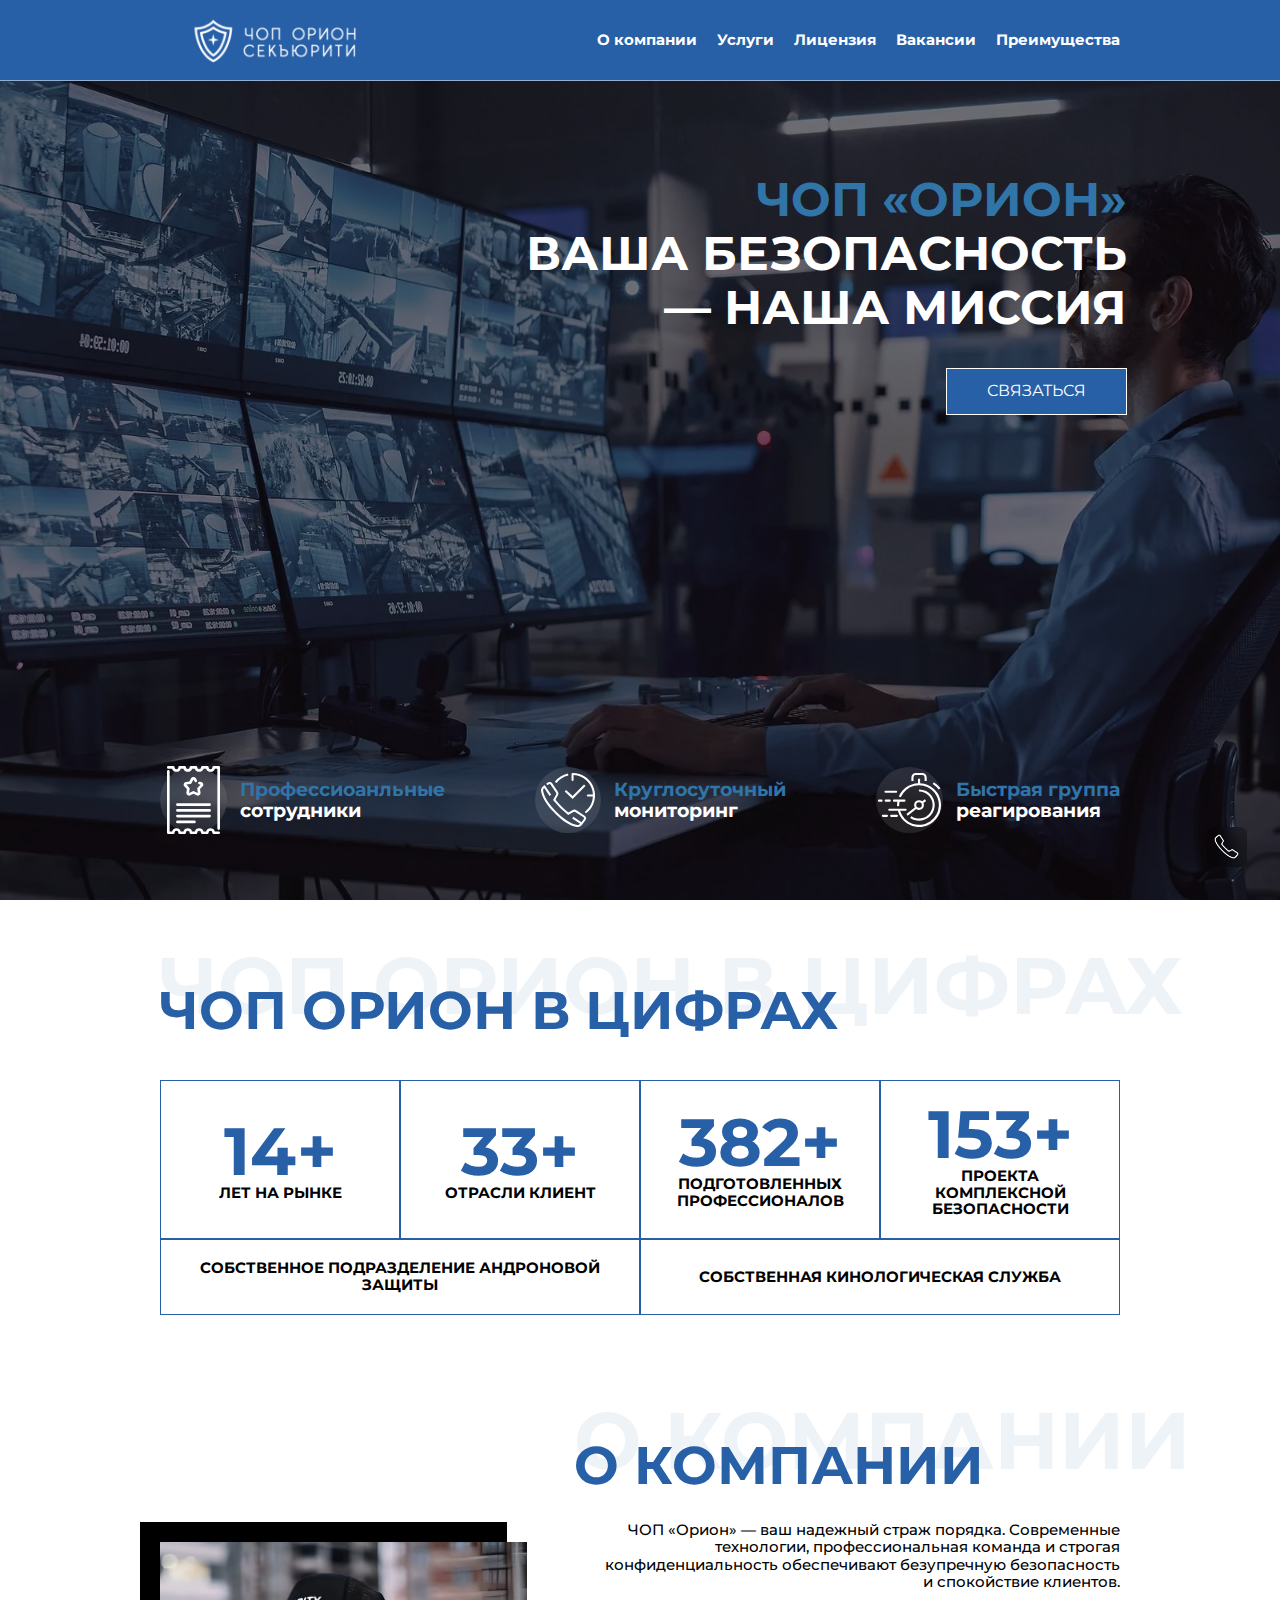
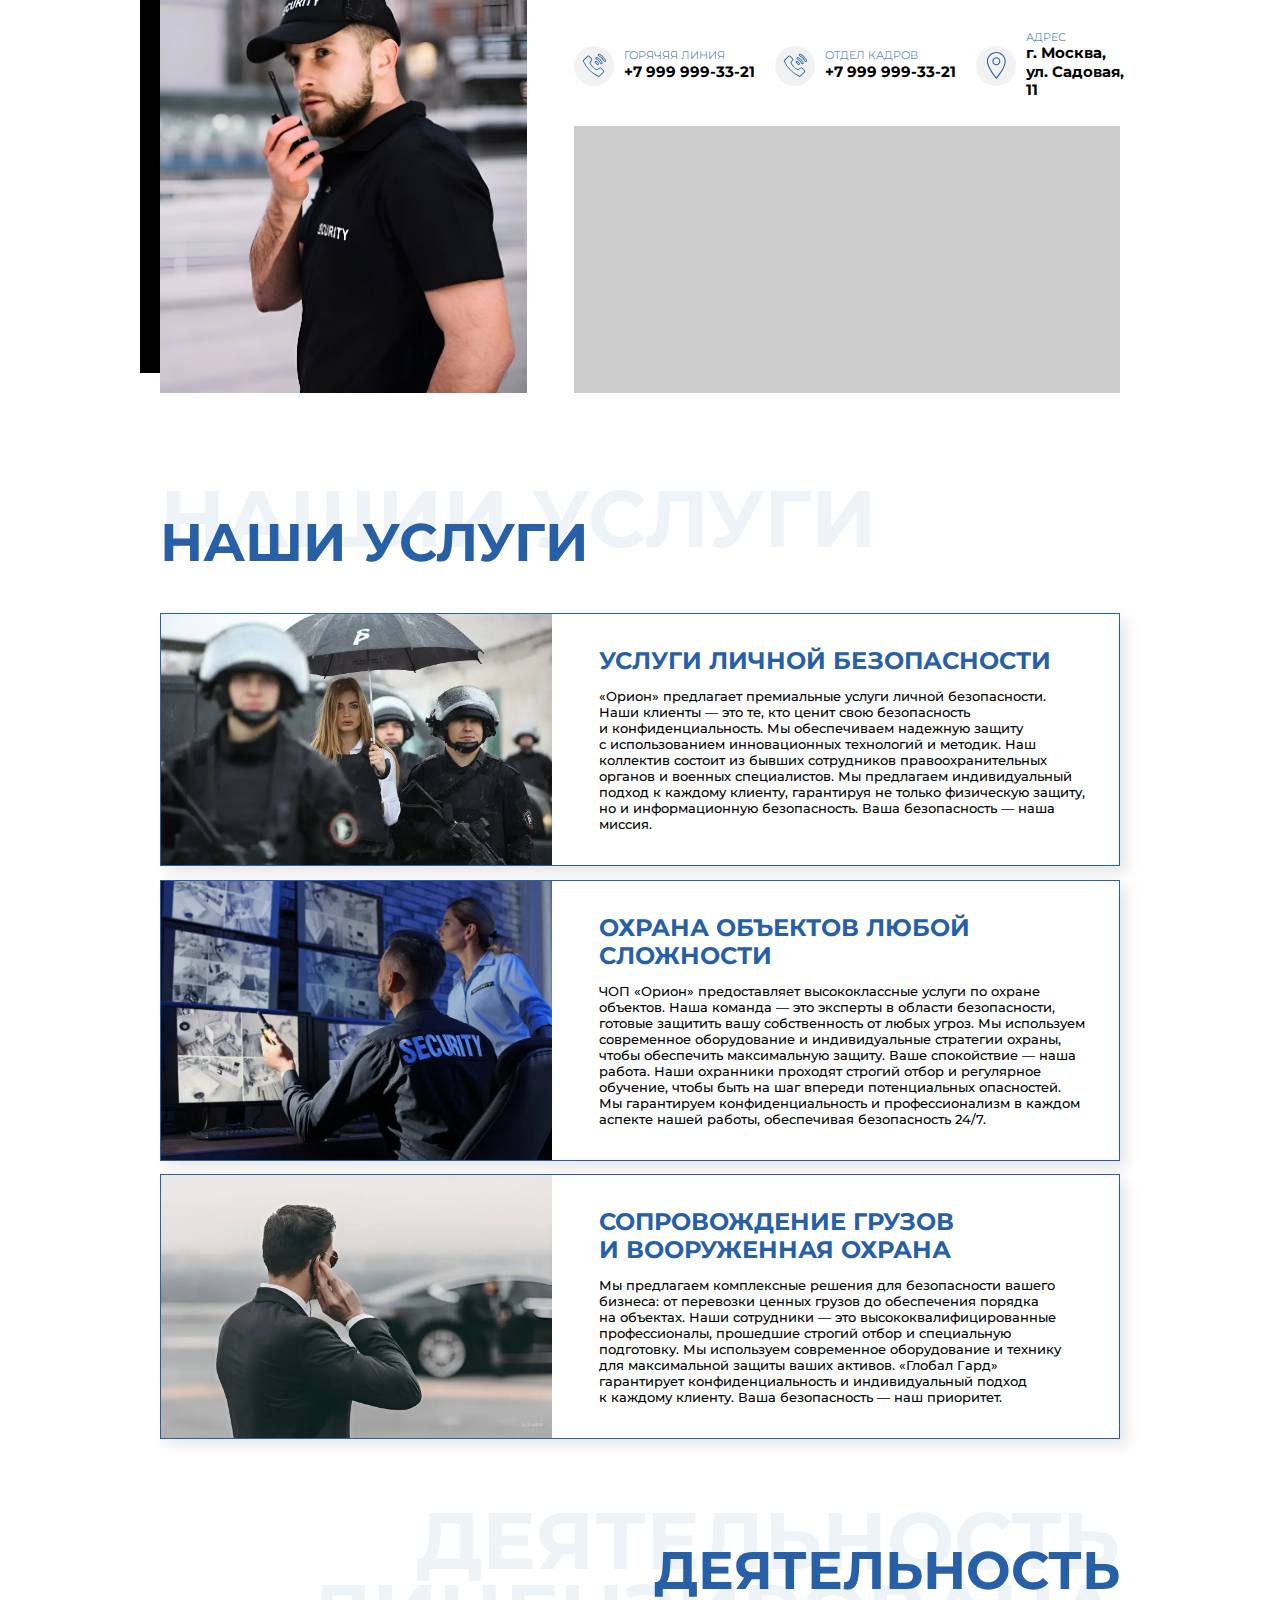
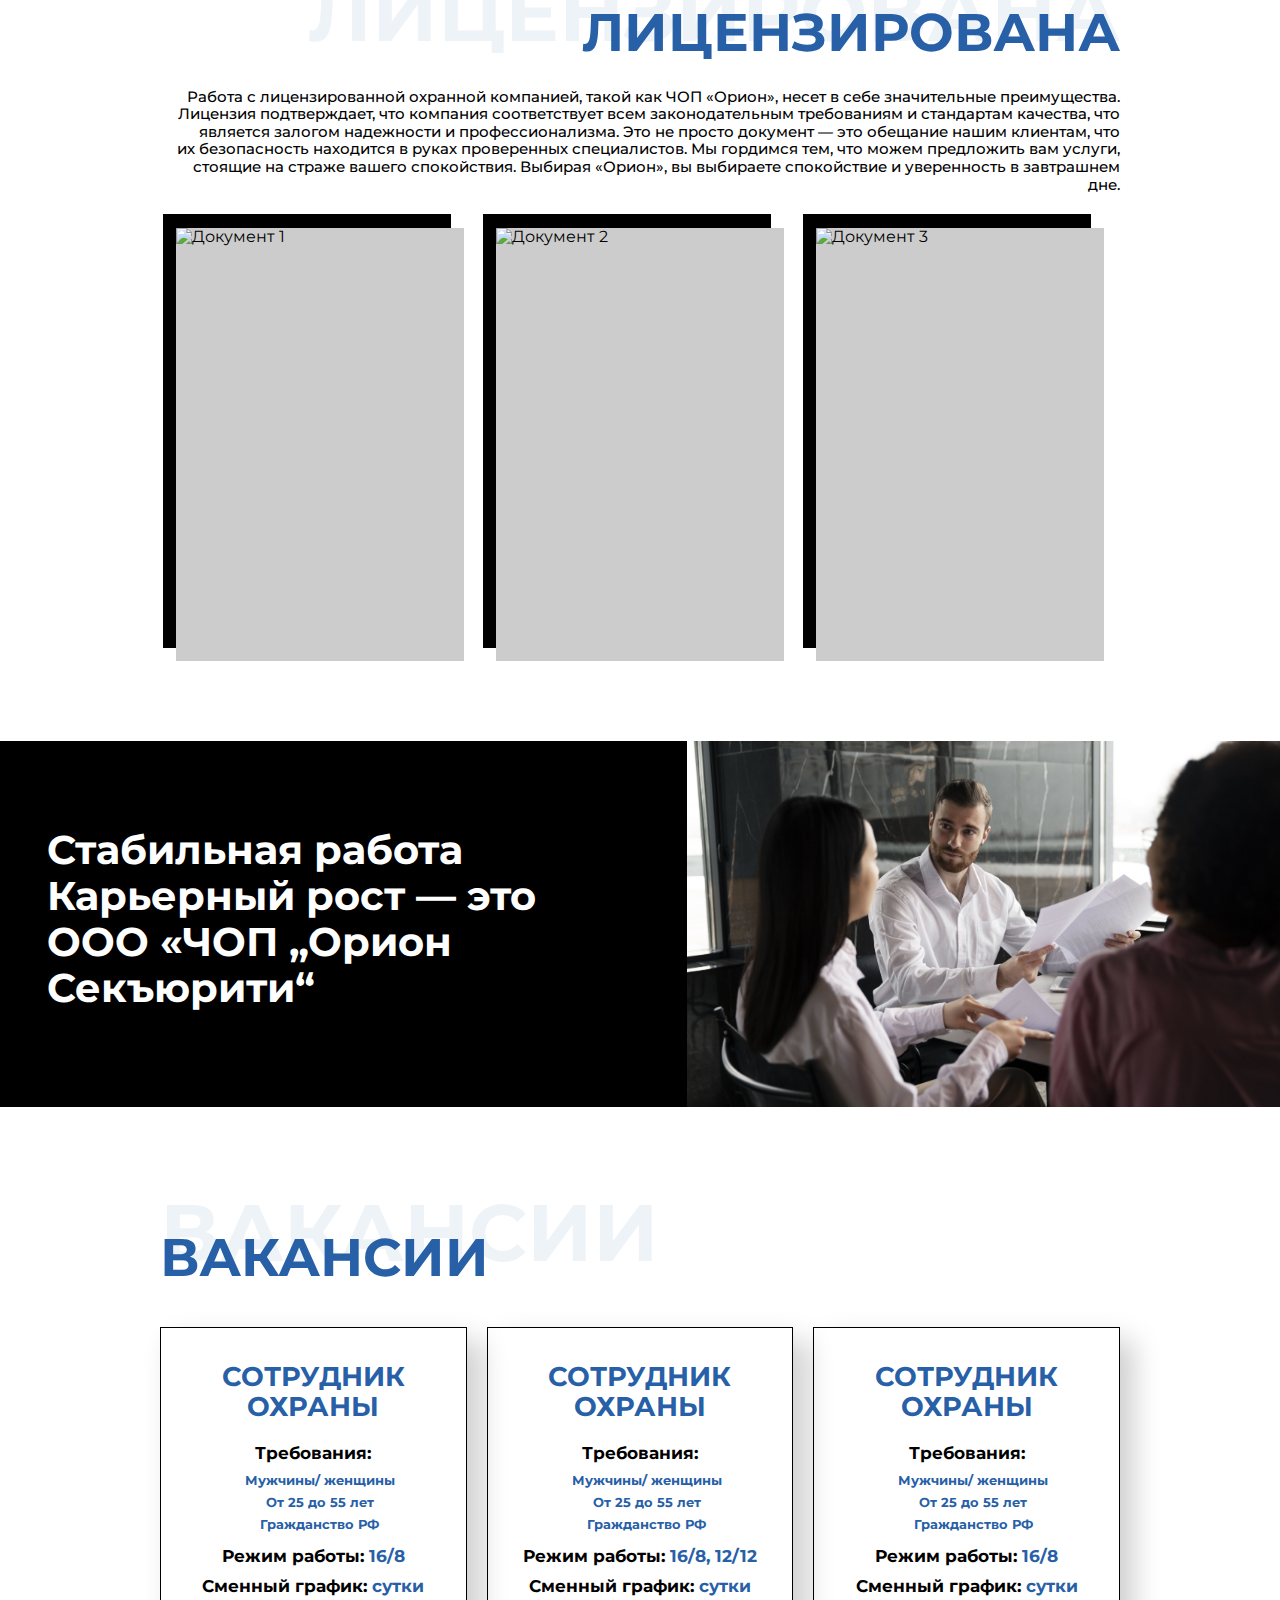
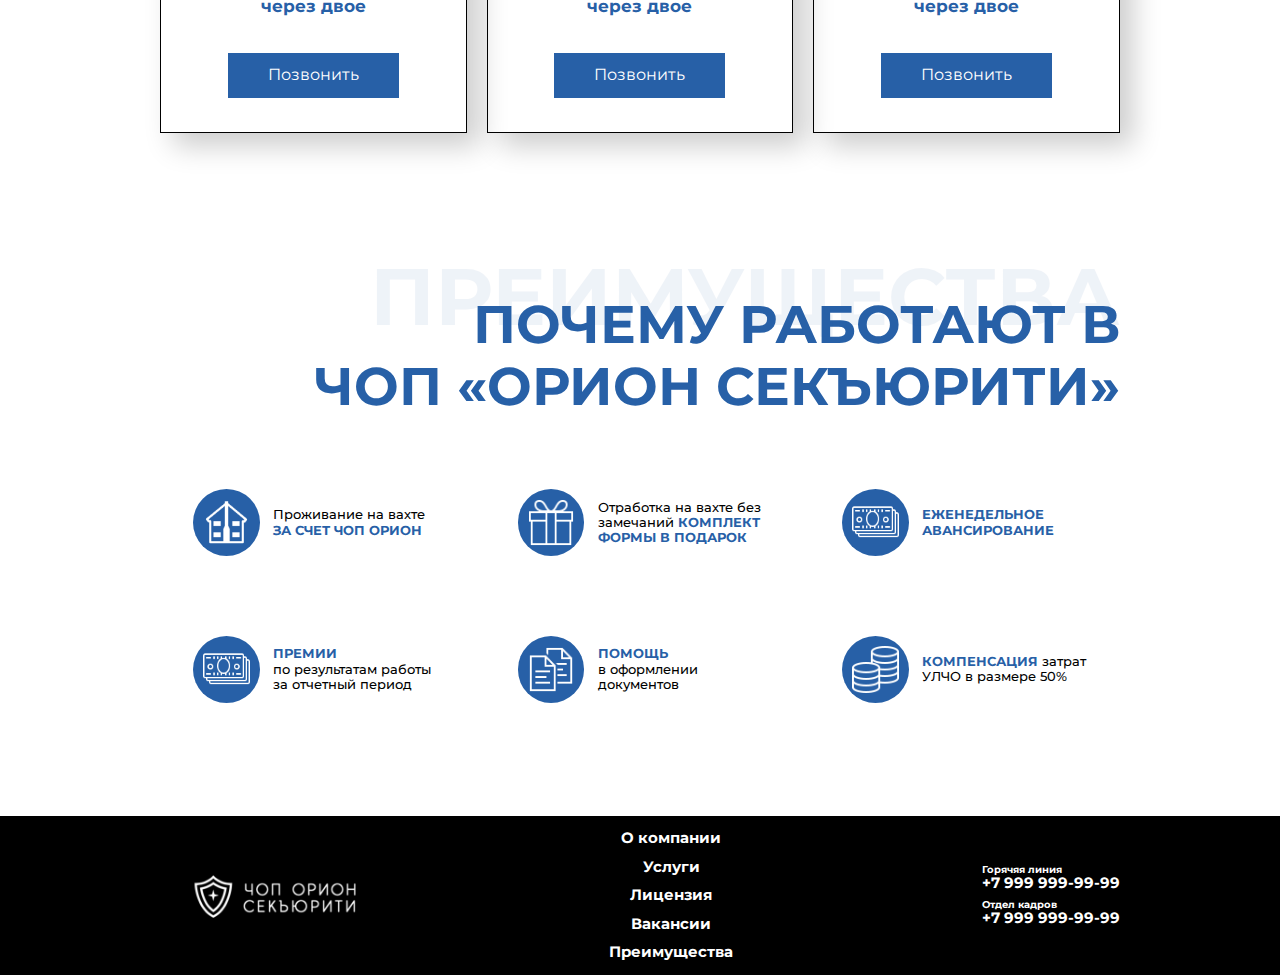
==== docs/index.html @ b887887a "first commit" ====
<!DOCTYPE html>
<html lang="ru" class="page">

<head>
  <meta charset="UTF-8">
  <meta name="viewport" content="width=device-width, initial-scale=1.0">
  <link rel="shortcut icon" href="favicon.ico" type="image/x-icon">
  <meta http-equiv="X-UA-Compatible" content="ie=edge">
  <meta name="theme-color" content="#111111">
  <title>ЧОП «Орион»</title>
  <link rel="preload" href="fonts/MullerRegular.woff2" as="font" type="font/woff2" crossorigin>
  <link href="https://fonts.googleapis.com/css2?family=Montserrat:ital,wght@0,100..900;1,100..900&display=swap" rel="stylesheet">

  <link rel="stylesheet" href="css/vendor.css">
  <link rel="stylesheet" href="css/main.css">
  <script src="https://api-maps.yandex.ru/v3/?apikey=221cbec3-01c0-4b1a-8417-d7d65e719c35&lang=ru_RU"></script>
  <script defer src="js/main.js"></script>
</head>

<body class="page__body">
  <div class="site-container">
    <header class="header">

  <div class="header__container container">
      <a href="./" class="header__logo">
          <img src="./img/logo.png" alt="">
      </a>
      <nav class="nav header__nav">
          <ul class="list-reset nav__list">
            <li class="nav__item">
              <a href="#about" class="nav__link">О компании</a>
            </li>
            <li class="nav__item">
                <a href="#services" class="nav__link">Услуги</a>
            </li>
            <li class="nav__item">
                <a href="#licence" class="nav__link">Лицензия</a>
            </li>
            <li class="nav__item">
                <a href="#offers" class="nav__link">Вакансии</a>
            </li>
            <li class="nav__item">
                <a href="#benefits" class="nav__link">Преимущества</a>
            </li>
          </ul>
      </nav>
      <!-- <div class="header__links">
          <a href="#" class="header__tel">
              <span>Горячяя линия</span>
              +7(996)399-86-11
          </a>
          <a href="#" class="header__tel">
              <span>Отдел кадров</span>
              +7(996)399-86-11
          </a>
      </div> -->
  </div>
</header>

    <main class="main">
      <section class="hero">
  <div class="hero__container">
      <div class="hero__content">
          <h1 class="hero__title">ЧОП «Орион»</h1>
          <p class="hero__desc">Ваша безопасность <br>— наша миссия</p>
          <a href="tel:79969999666" class="btn hero__btn">Связаться</a>
      </div>
      <div class="hero__benefits container">
          <div class="hero__ben">
              <div class="hero__icon">
                  <svg xmlns="http://www.w3.org/2000/svg" width="53" height="68" viewBox="0 0 53 68"><path data-name="166standardSed.svg" d="M51.682 63.91a1.312 1.312 0 0 1-1.318-1.311V2.625h-2.521a4.44 4.44 0 0 1-4.31 3.166 4.574 4.574 0 0 1-4.376-3.166H36.5a4.574 4.574 0 0 1-4.376 3.166 4.505 4.505 0 0 1-4.3-3.166h-2.718a4.517 4.517 0 0 1-8.62 0h-2.708a4.441 4.441 0 0 1-4.313 3.166 4.574 4.574 0 0 1-4.376-3.166h-3.77a1.313 1.313 0 1 1 0-2.625h4.887a1.314 1.314 0 0 1 1.318 1.312 1.9 1.9 0 0 0 1.941 1.853 1.819 1.819 0 0 0 1.866-1.853A1.314 1.314 0 0 1 12.648 0h4.965a1.314 1.314 0 0 1 1.318 1.312 1.864 1.864 0 0 0 3.727 0A1.314 1.314 0 0 1 23.976 0h4.968a1.315 1.315 0 0 1 1.318 1.312 1.882 1.882 0 0 0 1.863 1.853 1.9 1.9 0 0 0 1.941-1.853A1.314 1.314 0 0 1 35.384 0h4.89a1.314 1.314 0 0 1 1.318 1.312 1.9 1.9 0 0 0 1.941 1.853 1.818 1.818 0 0 0 1.863-1.853A1.315 1.315 0 0 1 46.714 0h4.968A1.314 1.314 0 0 1 53 1.312V62.6a1.312 1.312 0 0 1-1.318 1.31zM10.4 54.574h17.07a1.311 1.311 0 1 1 0 2.622H10.4a1.311 1.311 0 1 1 0-2.622zm32.2-3.167H10.4a1.311 1.311 0 1 1 0-2.622h32.2a1.311 1.311 0 1 1 0 2.622zm0-5.712H10.4a1.311 1.311 0 1 1 0-2.622h32.2a1.311 1.311 0 1 1 0 2.622zm1.318-7.1a1.315 1.315 0 0 1-1.318 1.312H10.4a1.313 1.313 0 1 1 0-2.625h32.2a1.315 1.315 0 0 1 1.321 1.312zM31.13 16.845a1.323 1.323 0 0 1 1.519-1.08l1.4.231a2.644 2.644 0 0 1 1.414 4.539l-2.481 2.532.524 3.446a2.557 2.557 0 0 1-1.115 2.6 2.45 2.45 0 0 1-1.532.512 2.685 2.685 0 0 1-1.187-.275l-3.208-1.562-3.139 1.562a2.775 2.775 0 0 1-2.8-.237 2.745 2.745 0 0 1-1.118-2.59l.524-3.457-2.489-2.542a2.624 2.624 0 0 1-.62-2.72 2.546 2.546 0 0 1 2.152-1.811l3.433-.58 1.636-3.127a2.816 2.816 0 0 1 4.834.02l1.069 1.973a1.307 1.307 0 0 1-.537 1.776 1.324 1.324 0 0 1-1.789-.534l-1.085-2.008-2.086 3.687a1.321 1.321 0 0 1-.949.687l-4.112.694 2.9 3.117a1.311 1.311 0 0 1 .361 1.113l-.627 4.089 3.847-1.756a1.35 1.35 0 0 1 1.171 0l3.8 1.852-.566-4.184a1.305 1.305 0 0 1 .361-1.111l2.948-3.01-1.368-.336a1.315 1.315 0 0 1-1.082-1.512zM1.318 4.091a1.314 1.314 0 0 1 1.318 1.312v59.975h2.446a4.581 4.581 0 0 1 4.382-3.242 4.516 4.516 0 0 1 4.311 3.242h2.711a4.484 4.484 0 0 1 8.617 0h2.721a4.529 4.529 0 0 1 8.684 0h2.642a4.583 4.583 0 0 1 4.383-3.242 4.513 4.513 0 0 1 4.308 3.242h3.841a1.311 1.311 0 1 1 0 2.622h-4.968a1.313 1.313 0 0 1-1.318-1.311 1.9 1.9 0 0 0-1.863-1.931 1.964 1.964 0 0 0-1.941 1.931A1.312 1.312 0 0 1 40.274 68h-4.89a1.312 1.312 0 0 1-1.318-1.311 1.9 1.9 0 1 0-3.8 0A1.313 1.313 0 0 1 28.944 68h-4.968a1.312 1.312 0 0 1-1.318-1.311 1.865 1.865 0 1 0-3.727 0A1.312 1.312 0 0 1 17.613 68h-4.965a1.312 1.312 0 0 1-1.318-1.311 1.9 1.9 0 0 0-1.866-1.931 1.965 1.965 0 0 0-1.941 1.931A1.312 1.312 0 0 1 6.205 68H1.318A1.312 1.312 0 0 1 0 66.689V5.4a1.314 1.314 0 0 1 1.318-1.309z" fill-rule="evenodd" class="path-i40hc7ou4"></path></svg>
              </div>
              <div class="hero__capture">
                  <span>Профессиоанльные</span> сотрудники
              </div>
          </div>
          <div class="hero__ben">
              <div class="hero__icon">
                  <svg xmlns="http://www.w3.org/2000/svg" width="54" height="54" viewBox="0 0 54 54"><path data-name="143standardSed.svg" d="M45.751 39.769a1.02 1.02 0 1 1-1.291-1.578 20.272 20.272 0 0 0 7.444-14.764h-4.985a1.019 1.019 0 1 1 0-2.037h4.991A20.4 20.4 0 0 0 32.581 2.063v4.891a1.02 1.02 0 0 1-2.04 0V1.019A1.02 1.02 0 0 1 31.561 0a22.4 22.4 0 0 1 14.19 39.769zM15.433 9.937l-1.611-1.249A22.451 22.451 0 0 1 26.957.471l.416 2a20.413 20.413 0 0 0-11.94 7.466zm8.279 8.46l1.4-1.481 6.481 6.121 11.462-11.449 1.442 1.441-12.864 12.85zm-6.935 4.217l-2.271 4.109a75.266 75.266 0 0 0 6.064 6.686l.059.059a74.945 74.945 0 0 0 6.7 6.05l4.11-2.271a3.874 3.874 0 0 1 4.386.256l7.794 5.186a3.16 3.16 0 0 1 1.477 3c-.052.51-.43 1.272-3.359 5.114l-.307.4-.617.678A5.4 5.4 0 0 1 36.8 54a3.049 3.049 0 0 1-.656-.066c-6.619-.947-13.937-5.407-21.753-13.259-.225-.226-.4-.405-.491-.487l-.043-.042a18.053 18.053 0 0 0-.314-.31C5.796 32.262 1.011 24.486.062 17.931c-.109-.485-.373-2.5 2.048-4.662.049-.045.284-.263.637-.58l.877-.788 6.586 9.879-1.7 1.13L3.244 15c-1.332 1.3-1.215 2.325-1.19 2.471l.029.083v.04c.87 6.123 5.449 13.5 12.9 20.784.154.151.269.263.338.334.118.111.285.278.53.524 7.514 7.549 14.458 11.817 20.639 12.685l.128.025c.158.027 1.195.116 2.507-1.247l-7.94-5.318 1.135-1.692 8.133 5.445a33.562 33.562 0 0 0 2.625-3.734v-.02l.012-.032a1.216 1.216 0 0 0-.634-.993l-7.861-5.229-.056-.051a1.845 1.845 0 0 0-2.108-.045l-5.3 2.929-.533-.422a93.166 93.166 0 0 1-14.105-14.074l-.424-.531 2.931-5.3a1.841 1.841 0 0 0-.061-2.116l-.052-.056-.031-.051-5.2-7.783a1.216 1.216 0 0 0-1-.631l-.108.033-.048-.016a6.138 6.138 0 0 0-2.056 1.261l-1.239-1.619c1.79-1.368 2.615-1.629 3.12-1.672a3.174 3.174 0 0 1 3 1.471l.019.027 5.183 7.755a3.867 3.867 0 0 1 .25 4.379z" fill-rule="evenodd" class="path-i4ob8noz6"></path></svg>
              </div>
              <div class="hero__capture">
                  <span>Круглосуточный</span> мониторинг
              </div>
          </div>
          <div class="hero__ben">
              <div class="hero__icon">
                  <svg xmlns="http://www.w3.org/2000/svg" width="63" height="54" viewBox="0 0 63 54"><path data-name="146standardSed.svg" d="M54.716 10.941l1.156-1.776a27.322 27.322 0 0 1 6.542 5.968l-1.662 1.314a25.2 25.2 0 0 0-6.036-5.506zm-8.127-6.522a2.3 2.3 0 0 0-2.3-2.3H37.8a2.3 2.3 0 0 0-2.3 2.3v3.507h-2.117V4.419A4.425 4.425 0 0 1 37.8 0h6.485a4.424 4.424 0 0 1 4.419 4.419v3.507h-2.115V4.419zM41.047 18.5v-2.12a15.668 15.668 0 1 1-8.925 28.547l1.208-1.741A13.549 13.549 0 1 0 41.047 18.5zm0 8.631a4.874 4.874 0 0 1 3.2 1.22l2.58-2.078 1.329 1.65-2.635 2.123a4.87 4.87 0 0 1 .436 2 4.921 4.921 0 0 1-4.915 4.915 4.871 4.871 0 0 1-2.905-.972l-8.412 6.776-1.325-1.652 8.352-6.726a4.855 4.855 0 0 1-.621-2.342 4.922 4.922 0 0 1 4.915-4.917zm0 7.713a2.8 2.8 0 1 0-2.8-2.8 2.8 2.8 0 0 0 2.799 2.797zM39.989 5.719h2.119v4.427a21.948 21.948 0 1 1-22.225 27.682h-8.564a1.06 1.06 0 1 1 0-2.119h16.27a1.06 1.06 0 1 1 0 2.119h-5.513a19.819 19.819 0 1 0 .691-13.5l-1.951-.825a21.913 21.913 0 0 1 19.171-13.37V5.72zm-25.1 21.907a1.059 1.059 0 0 1 1.06-1.059h10.47a1.06 1.06 0 1 1 0 2.119h-4.9a19.988 19.988 0 0 0-.313 3.363c0 .354.009.706.027 1.044l-2.116.111c-.02-.375-.03-.764-.03-1.155a22.091 22.091 0 0 1 .288-3.363H15.95a1.06 1.06 0 0 1-1.06-1.063zm3.188-7.758H7.52a1.06 1.06 0 1 1 0-2.119h10.559a1.06 1.06 0 1 1 0 2.116zM6.646 27.626a1.059 1.059 0 0 1 1.06-1.059h4a1.06 1.06 0 1 1 0 2.119h-4a1.06 1.06 0 0 1-1.058-1.063zm3.346 15.246a1.059 1.059 0 0 1-1.059 1.059h-4a1.06 1.06 0 0 1 0-2.119h4a1.06 1.06 0 0 1 1.06 1.057zM3.468 28.686h-2.41a1.06 1.06 0 1 1 0-2.119h2.41a1.06 1.06 0 1 1 .001 2.116zm9.7 13.126h5.681a1.06 1.06 0 1 1 0 2.119h-5.677a1.061 1.061 0 1 1 0-2.122z" fill-rule="evenodd" class="path-ilcdkngp1"></path></svg>
              </div>
              <div class="hero__capture">
                  <span>Быстрая группа</span> реагирования
              </div>
          </div>
      </div>
  </div>
</section>

      <section class="benefits">
  <div class="container">
    <h2 class="title2 benefits__title" data-title="ЧОП ОРИОН в цифрах">ЧОП ОРИОН в цифрах</h2>
    <div class="benefits__container">
      <div class="benefits__item">
        <span class="benefits__capture">
          14+
        </span>
        <span class="benefits__value">лет на рынке</span>
      </div>
      <div class="benefits__item">
        <span class="benefits__capture">
          33+
        </span>
        <span class="benefits__value">отрасли клиент</span>
      </div>
      <div class="benefits__item">
        <span class="benefits__capture">
          382+
        </span>
        <span class="benefits__value">подготовленных профессионалов</span>
      </div>
      <div class="benefits__item">
        <span class="benefits__capture">
          153+
        </span>
        <span class="benefits__value">проекта комплексной безопасности</span>
      </div>
    </div>
    <div class="benefits__container">
      <div class="benefits__item">
        <span class="benefits__value">Собственное подразделение андроновой защиты</span>
      </div>
      <div class="benefits__item">
        <span class="benefits__value">Собственная кинологическая служба</span>
      </div>

    </div>
  </div>
</section>

      <section class="about" id="about">
  <div class="container">
    <div class="about__container">
      <div class="about__images">
        <div class="about__img">
          <picture>
            <source srcset="./img/about/02.webp" type="image/webp">
            <img src="./img/about/02.jpg" alt="">
          </picture>
        </div>
      </div>
      <div class="about__content">
        <h2 class="title2 about__title" data-title="О компании">О компании</h2>
        <p class="about__desc desc">
          ЧОП «Орион» — ваш надежный страж порядка. Современные технологии, профессиональная команда и строгая конфиденциальность обеспечивают безупречную безопасность и спокойствие клиентов.
        </p>

        <div class="about__contacts about-contacts">
          <div class="about-contacts__info about-info">
            <div class="about-info__row">
              <div class="about-info__icon">
                <svg viewBox="0 0 64 64" xmlns="http://www.w3.org/2000/svg" xmlns:xlink="http://www.w3.org/1999/xlink"><path d="m48.328 37.823a2.96 2.96 0 0 0 -3.87-.3l-6.552 4.227a36.884 36.884 0 0 1 -15.623-15.624l4.173-6.479a2.991 2.991 0 0 0 -.245-3.943l-6.478-6.478a2.989 2.989 0 0 0 -4.219 0l-11.224 11.225a1.072 1.072 0 0 0 -.1 1.343 77.517 77.517 0 0 0 38.053 38.052 1.35 1.35 0 0 0 1.509-.273l11.054-11.053a2.991 2.991 0 0 0 0-4.221zm5.063 9.283-10.73 10.729a75.505 75.505 0 0 1 -36.461-36.464l10.731-10.73a.986.986 0 0 1 1.391 0l6.478 6.477a1.02 1.02 0 0 1 .03 1.373l-4.54 7.035a1 1 0 0 0 -.054.989 38.881 38.881 0 0 0 17.281 17.285 1 1 0 0 0 .99-.054l7.107-4.588a.987.987 0 0 1 1.3.082l6.476 6.476a.987.987 0 0 1 .001 1.39z"></path><path d="m34.435 26.817a5.273 5.273 0 0 1 2.782 2.783 2.949 2.949 0 0 0 5.421-2.324l-.616-1.433a7.261 7.261 0 0 0 -3.829-3.831l-1.435-.612a2.949 2.949 0 0 0 -2.323 5.422zm.288-3.085a.955.955 0 0 1 1.247-.5l1.434.615a5.27 5.27 0 0 1 2.78 2.781l.616 1.433a.949.949 0 0 1 -1.745.749 7.261 7.261 0 0 0 -3.832-3.832.952.952 0 0 1 -.5-1.246z"></path><path d="m36.5 17.86a18.336 18.336 0 0 1 9.671 9.671 2.949 2.949 0 1 0 5.421-2.324l-.615-1.433a20.326 20.326 0 0 0 -10.717-10.721l-1.434-.614a2.949 2.949 0 0 0 -2.326 5.421zm.289-3.085a.953.953 0 0 1 1.247-.5l1.434.614a18.341 18.341 0 0 1 9.669 9.67l.617 1.441a.949.949 0 1 1 -1.745.748 20.324 20.324 0 0 0 -10.722-10.726.951.951 0 0 1 -.498-1.247z" ></path><path d="m59.685 19.587-.585-1.162a30.361 30.361 0 0 0 -13.5-13.5l-1.162-.581a2.951 2.951 0 0 0 -3.956 1.319 2.953 2.953 0 0 0 1.318 3.956 28.358 28.358 0 0 1 12.6 12.6 2.949 2.949 0 0 0 3.955 1.318 2.947 2.947 0 0 0 1.32-3.956zm-1.737 1.619a.938.938 0 0 1 -.476.548.949.949 0 0 1 -1.272-.424 30.371 30.371 0 0 0 -13.5-13.5.949.949 0 0 1 .849-1.7l1.162.581a28.356 28.356 0 0 1 12.6 12.6l.581 1.162a.939.939 0 0 1 .056.733z"></path></svg>
              </div>
              <div class="about-info__col">
                <span class="about-info__capture">Горячяя линия</span>
                <span class="about-info__tel">+7 999 999-33-21</span>
              </div>
            </div>
          </div>
          <div class="about-contacts__info about-info">
            <div class="about-info__row">
              <div class="about-info__icon">
                <svg viewBox="0 0 64 64" xmlns="http://www.w3.org/2000/svg" xmlns:xlink="http://www.w3.org/1999/xlink"><path d="m48.328 37.823a2.96 2.96 0 0 0 -3.87-.3l-6.552 4.227a36.884 36.884 0 0 1 -15.623-15.624l4.173-6.479a2.991 2.991 0 0 0 -.245-3.943l-6.478-6.478a2.989 2.989 0 0 0 -4.219 0l-11.224 11.225a1.072 1.072 0 0 0 -.1 1.343 77.517 77.517 0 0 0 38.053 38.052 1.35 1.35 0 0 0 1.509-.273l11.054-11.053a2.991 2.991 0 0 0 0-4.221zm5.063 9.283-10.73 10.729a75.505 75.505 0 0 1 -36.461-36.464l10.731-10.73a.986.986 0 0 1 1.391 0l6.478 6.477a1.02 1.02 0 0 1 .03 1.373l-4.54 7.035a1 1 0 0 0 -.054.989 38.881 38.881 0 0 0 17.281 17.285 1 1 0 0 0 .99-.054l7.107-4.588a.987.987 0 0 1 1.3.082l6.476 6.476a.987.987 0 0 1 .001 1.39z"></path><path d="m34.435 26.817a5.273 5.273 0 0 1 2.782 2.783 2.949 2.949 0 0 0 5.421-2.324l-.616-1.433a7.261 7.261 0 0 0 -3.829-3.831l-1.435-.612a2.949 2.949 0 0 0 -2.323 5.422zm.288-3.085a.955.955 0 0 1 1.247-.5l1.434.615a5.27 5.27 0 0 1 2.78 2.781l.616 1.433a.949.949 0 0 1 -1.745.749 7.261 7.261 0 0 0 -3.832-3.832.952.952 0 0 1 -.5-1.246z"></path><path d="m36.5 17.86a18.336 18.336 0 0 1 9.671 9.671 2.949 2.949 0 1 0 5.421-2.324l-.615-1.433a20.326 20.326 0 0 0 -10.717-10.721l-1.434-.614a2.949 2.949 0 0 0 -2.326 5.421zm.289-3.085a.953.953 0 0 1 1.247-.5l1.434.614a18.341 18.341 0 0 1 9.669 9.67l.617 1.441a.949.949 0 1 1 -1.745.748 20.324 20.324 0 0 0 -10.722-10.726.951.951 0 0 1 -.498-1.247z" ></path><path d="m59.685 19.587-.585-1.162a30.361 30.361 0 0 0 -13.5-13.5l-1.162-.581a2.951 2.951 0 0 0 -3.956 1.319 2.953 2.953 0 0 0 1.318 3.956 28.358 28.358 0 0 1 12.6 12.6 2.949 2.949 0 0 0 3.955 1.318 2.947 2.947 0 0 0 1.32-3.956zm-1.737 1.619a.938.938 0 0 1 -.476.548.949.949 0 0 1 -1.272-.424 30.371 30.371 0 0 0 -13.5-13.5.949.949 0 0 1 .849-1.7l1.162.581a28.356 28.356 0 0 1 12.6 12.6l.581 1.162a.939.939 0 0 1 .056.733z"></path></svg>
              </div>
              <div class="about-info__col">
                <span class="about-info__capture">Отдел кадров</span>
                <span class="about-info__tel">+7 999 999-33-21</span>
              </div>
            </div>
          </div>
          <div class="about-contacts__info about-info">
            <div class="about-info__row">
              <div class="about-info__icon">
                <svg height="50px" width="50px" version="1.1" id="Capa_1" xmlns="http://www.w3.org/2000/svg" xmlns:xlink="http://www.w3.org/1999/xlink"
                  viewBox="0 0 368.553 368.553" xml:space="preserve">
                    <path d="M184.277,0c-71.683,0-130,58.317-130,130c0,87.26,119.188,229.855,124.263,235.883c1.417,1.685,3.504,2.66,5.705,2.67
                      c0.011,0,0.021,0,0.032,0c2.189,0,4.271-0.957,5.696-2.621c5.075-5.926,124.304-146.165,124.304-235.932
                      C314.276,58.317,255.96,0,184.277,0z M184.322,349.251C160.385,319.48,69.277,201.453,69.277,130c0-63.411,51.589-115,115-115
                      s115,51.589,115,115C299.276,203.49,208.327,319.829,184.322,349.251z"/>
                    <path d="M184.277,72.293c-30.476,0-55.269,24.793-55.269,55.269s24.793,55.269,55.269,55.269s55.269-24.793,55.269-55.269
                      S214.753,72.293,184.277,72.293z M184.277,167.83c-22.204,0-40.269-18.064-40.269-40.269s18.064-40.269,40.269-40.269
                      s40.269,18.064,40.269,40.269S206.48,167.83,184.277,167.83z"/>
                </svg>
              </div>
              <div class="about-info__col">
                <span class="about-info__capture">Адрес</span>
                <span class="about-info__address">г. Москва, ул. Садовая, 11</span>
              </div>
            </div>
          </div>
        </div>
        <div class="about__map" id="map"></div>
      </div>
    </div>
  </div>
</section>

      <section class="services" id="services">
  <div class="container">
    <h2 class="title2 services__title" data-title="Нашии услуги">Наши услуги</h2>
    <div class="services__container">
      <div class="services__item service">
        <div class="service__image">
          <picture>
            <source srcset="./img/services/01.webp" type="image/webp">
            <img src="./img/services/01.jpeg" alt="">
          </picture>
        </div>
        <div class="service__content">
          <span class="service__title">Услуги личной безопасности</span>

          <p class="service__desc">
            «Орион» предлагает премиальные услуги личной безопасности. Наши клиенты — это те, кто ценит свою безопасность и конфиденциальность. Мы обеспечиваем надежную защиту с использованием инновационных технологий и методик. Наш коллектив состоит из бывших сотрудников правоохранительных органов и военных специалистов. Мы предлагаем индивидуальный подход к каждому клиенту, гарантируя не только физическую защиту, но и информационную безопасность. Ваша безопасность — наша миссия.
          </p>
        </div>
      </div>
      <div class="services__item service">
        <div class="service__image">
          <picture>
            <source srcset="./img/services/02.webp" type="image/webp">
            <img src="./img/services/02.jpg" alt="">
          </picture>
        </div>
        <div class="service__content">
          <span class="service__title">Охрана объектов любой сложности</span>

          <p class="service__desc">
            ЧОП «Орион» предоставляет высококлассные услуги по охране объектов. Наша команда — это эксперты в области безопасности, готовые защитить вашу собственность от любых угроз. Мы используем современное оборудование и индивидуальные стратегии охраны, чтобы обеспечить максимальную защиту. Ваше спокойствие — наша работа. Наши охранники проходят строгий отбор и регулярное обучение, чтобы быть на шаг впереди потенциальных опасностей. Мы гарантируем конфиденциальность и профессионализм в каждом аспекте нашей работы, обеспечивая безопасность 24/7.
          </p>
        </div>
      </div>
      <div class="services__item service">
        <div class="service__image">
          <picture>
            <source srcset="./img/services/03.webp" type="image/webp">
            <img src="./img/services/03.jpeg" alt="">
          </picture>
        </div>
        <div class="service__content">
          <span class="service__title">Сопровождение грузов и вооруженная охрана</span>

          <p class="service__desc">
            Мы предлагаем комплексные решения для безопасности вашего бизнеса: от перевозки ценных грузов до обеспечения порядка на объектах. Наши сотрудники — это высококвалифицированные профессионалы, прошедшие строгий отбор и специальную подготовку. Мы используем современное оборудование и технику для максимальной защиты ваших активов. «Глобал Гард» гарантирует конфиденциальность и индивидуальный подход к каждому клиенту. Ваша безопасность — наш приоритет.
          </p>
        </div>
      </div>
    </div>
  </div>
</section>

      <section class="licence" id="licence">
  <div class="container">
    <h2 class="title2 licence__title" data-title="Деятельность лицензирована">Деятельность лицензирована</h2>
    <p class="licence__desc desc">
      Работа с лицензированной охранной компанией, такой как ЧОП «Орион», несет в себе значительные преимущества. Лицензия подтверждает, что компания соответствует всем законодательным требованиям и стандартам качества, что является залогом надежности и профессионализма. Это не просто документ — это обещание нашим клиентам, что их безопасность находится в руках проверенных специалистов. Мы гордимся тем, что можем предложить вам услуги, стоящие на страже вашего спокойствия. Выбирая «Орион», вы выбираете спокойствие и уверенность в завтрашнем дне.
    </p>

    <div class="licence__slider swiper">
          <div class="licence__doc">
            <img src="http://placehold.it/400x650" alt="Документ 1">
          </div>
          <div class="licence__doc">
            <img src="http://placehold.it/400x650" alt="Документ 2">
          </div>
          <div class="licence__doc">
            <img src="http://placehold.it/400x650" alt="Документ 3">
          </div>
    </div>
  </div>
</section>

      <section class="job">
    <section class="job-banner">
      <div class="job-banner__content">
        <h4 class="job-banner__title">
          Стабильная работа
          Карьерный рост — это ООО «ЧОП „Орион Секъюрити“
        </h4>
      </div>
      <div class="job-banner__image">
        <source srcset="./img/interview.webp" type="image/webp">
        <img src="./img/interview.jpg" alt="">
      </div>
    </section>

    <section class="job-offers" id="offers">
      <div class="container">
        <h2 class="title2 job-offers__title" data-title="Вакансии">Вакансии</h2>
        <div class="job-offers__items">
          <div class="job-offers__item job-item">
            <span class="job-item__title">Сотрудник охраны</span>
            <!-- <span class="job-item__price">от 2500₽/СМЕНА</span> -->
            <div class="job-item__content">
              <span class="job-item__capture">Требования:</span>
              <ul class="job-item__list">
                <li class="job-item__item">Мужчины/ женщины</li>
                <li class="job-item__item">От 25 до 55 лет</li>
                <li class="job-item__item">Гражданство РФ</li>
              </ul>
              <span class="job-item__capture">Режим работы: <span>16/8</span></span>
              <span class="job-item__capture">Сменный график: <span>сутки через двое</span></span>
            </div>
            <div class="job-item__bottom centered">
              <a href="tel:+7(999)3999921" class="btn job-item__btn" title="+7(999)399-99-21">Позвонить</a>
            </div>
          </div>
          <div class="job-offers__item job-item">
            <span class="job-item__title">Сотрудник охраны</span>
            <!-- <span class="job-item__price">от 2500₽/СМЕНА</span> -->
            <div class="job-item__content">
              <span class="job-item__capture">Требования:</span>
              <ul class="job-item__list">
                <li class="job-item__item">Мужчины/ женщины</li>
                <li class="job-item__item">От 25 до 55 лет</li>
                <li class="job-item__item">Гражданство РФ</li>
              </ul>
              <span class="job-item__capture">Режим работы: <span>16/8, 12/12</span></span>
              <span class="job-item__capture">Сменный график: <span>сутки через двое</span></span>
            </div>
            <div class="job-item__bottom centered">
              <a href="tel:+7(999)3999921" class="btn job-item__btn" title="+7(999)399-99-21">Позвонить</a>
            </div>
          </div>
          <div class="job-offers__item job-item">
            <span class="job-item__title">Сотрудник охраны</span>
            <!-- <span class="job-item__price">от 2500₽/СМЕНА</span> -->
            <div class="job-item__content">
              <span class="job-item__capture">Требования:</span>
              <ul class="job-item__list">
                <li class="job-item__item">Мужчины/ женщины</li>
                <li class="job-item__item">От 25 до 55 лет</li>
                <li class="job-item__item">Гражданство РФ</li>
              </ul>
              <span class="job-item__capture">Режим работы: <span>16/8</span></span>
              <span class="job-item__capture">Сменный график: <span>сутки через двое</span></span>
            </div>
            <div class="job-item__bottom centered">
              <a href="tel:+7(999)3999921" class="btn job-item__btn" title="+7(999)399-99-21">Позвонить</a>
            </div>
          </div>
        </div>
      </div>
    </section>
</section>

      <section class="reason" id="benefits">
  <div class="container">
    <h2 class="title2 reason__title" data-title="Преимущества">Почему работают в<br>ЧОП «Орион Секъюрити»</h2>
    <div class="reason__items">
      <div class="reason__item reason-item">
        <div class="reason-item__icon">
          <img src="./img/icons/home.png" alt="">
        </div>
        <div class="reason-item__text">
          Проживание на вахте <span>за счет ЧОП ОРИОН</span>
        </div>
      </div>
      <div class="reason__item reason-item">
        <div class="reason-item__icon">
          <img src="./img/icons/present.png" alt="">
        </div>
        <div class="reason-item__text">
          Отработка на вахте без замечаний <span>комплект формы в подарок</span>
        </div>
      </div>
      <div class="reason__item reason-item">
        <div class="reason-item__icon">
          <img src="./img/icons/money.png" alt="">
        </div>
        <div class="reason-item__text">
          <span>Еженедельное авансирование</span>
        </div>
      </div>
      <div class="reason__item reason-item">
        <div class="reason-item__icon">
          <img src="./img/icons/money.png" alt="">
        </div>
        <div class="reason-item__text">
          <span>Премии</span> по результатам работы за отчетный период
        </div>
      </div>
      <div class="reason__item reason-item">
        <div class="reason-item__icon">
          <img src="./img/icons/docs.png" alt="">
        </div>
        <div class="reason-item__text">
          <span>Помощь</span> в оформлении документов
        </div>
      </div>
      <div class="reason__item reason-item">
        <div class="reason-item__icon">
          <img src="./img/icons/coins.png" alt="">
        </div>
        <div class="reason-item__text">
          <span>Компенсация</span> затрат УЛЧО в размере 50%
        </div>
      </div>

    </div>
  </div>
</section>

      <div class="site-tel">
        <div class="site-tel__header">
          <img src="./img/icons/tel.png" alt="">
        </div>
        <div class="site-tel__content">
          <div class="site-tel__close">
            ×
          </div>
          <a href="tel:" class="header__tel">
            <span>Горячяя линия</span>
            +7 999 999-32-32
          </a>
          <a href="tel:" class="header__tel">
            <span>Отдел кадров</span>
            +7 999 999-32-32
          </a>
        </div>
      </div>
    </main>
    <footer class="footer">
  <div class="container footer__container">
    <div class="footer__logo header__logo">
      <img src="./img/logo.png" alt="">
    </div>
    <div class="footer__nav nav">
      <ul class="nav__list list-reset">
        <li class="nav__item">
          <a href="#about" class="nav__link">О компании</a>
        </li>
        <li class="nav__item">
            <a href="#services" class="nav__link">Услуги</a>
        </li>
        <li class="nav__item">
            <a href="#licence" class="nav__link">Лицензия</a>
        </li>
        <li class="nav__item">
            <a href="#offers" class="nav__link">Вакансии</a>
        </li>
        <li class="nav__item">
            <a href="#benefits" class="nav__link">Преимущества</a>
        </li>
      </ul>
    </div>
    <div class="header__links">
      <a href="tel:+7(999)999-99-99" class="header__tel">
        <span>Горячяя линия</span>
        +7 999 999-99-99
      </a>
      <a href="tel:+7(999)999-99-99" class="header__tel">
        <span>Отдел кадров</span>
        +7 999 999-99-99
      </a>
    </div>
  </div>
</footer>

  </div>
  <script type="module">

    window.map = null;

    main();
    async function main() {
      await ymaps3.ready;
      const {YMap, YMapDefaultSchemeLayer, YMapDefaultFeaturesLayer} = ymaps3;
      const {YMapDefaultMarker} = await ymaps3.import('@yandex/ymaps3-markers@0.0.1');

      map = new YMap(
        document.getElementById('map'),
        {location: {
            center: [37.588144, 55.733842],
            zoom: 16
          }
        },
        [
          new YMapDefaultSchemeLayer({}),
          new YMapDefaultFeaturesLayer({})
        ]
      );
      const marker = new YMapDefaultMarker({
        coordinates: [37.588144, 55.733842],
        color: '#2760A7'
      });
      map.addChild(marker);
    }
  </script>
</body>

</html>
---- docs/css/main.css ----
:root {
  --font-family: "Montserrat", sans-serif;
  --content-width: 144rem;
  --container-offset: 2rem;
  --container-width: calc(var(--content-width) + (var(--container-offset) * 2));
  --light-color: #fff;
  --text-color: #2760A7;
}

/* stylelint-disable */
/* stylelint-disable */
/* stylelint-disable */
.custom-checkbox__field:checked + .custom-checkbox__content::after {
  opacity: 1;
}

.custom-checkbox__field:focus + .custom-checkbox__content::before {
  outline: 2px solid #f00;
  outline-offset: 2px;
}

.custom-checkbox__field:disabled + .custom-checkbox__content {
  opacity: 0.4;
  pointer-events: none;
}

/* stylelint-disable */
/* stylelint-disable */
/* stylelint-disable value-keyword-case */
*,
*::before,
*::after {
  -webkit-box-sizing: border-box;
  box-sizing: border-box;
}

.page {
  height: 100%;
  font-family: var(--font-family, sans-serif);
  -webkit-text-size-adjust: 100%;
  scroll-behavior: smooth;
}

html {
  font-size: 0.5208333333vw;
}

.page__body {
  margin: 0;
  min-width: 360px;
  min-height: 100%;
  font-size: 16px;
}

img {
  height: auto;
  max-width: 100%;
  -o-object-fit: cover;
  object-fit: cover;
}

a {
  text-decoration: none;
}

.site-container {
  overflow: hidden;
}

.is-hidden {
  display: none !important; /* stylelint-disable-line declaration-no-important */
}

.btn-reset {
  border: none;
  padding: 0;
  background-color: transparent;
  cursor: pointer;
}

.list-reset {
  list-style: none;
  margin: 0;
  padding: 0;
}

.input-reset {
  -webkit-appearance: none;
  -moz-appearance: none;
  appearance: none;
  border: none;
  border-radius: 0;
  background-color: #fff;
}
.input-reset::-webkit-search-decoration, .input-reset::-webkit-search-cancel-button, .input-reset::-webkit-search-results-button, .input-reset::-webkit-search-results-decoration {
  display: none;
}

.visually-hidden {
  position: absolute;
  overflow: hidden;
  margin: -1px;
  border: 0;
  padding: 0;
  width: 1px;
  height: 1px;
  clip: rect(0 0 0 0);
}

.container {
  margin: 0 auto;
  padding: 0 var(--container-offset);
  max-width: var(--container-width);
}

.centered {
  text-align: center;
}

.dis-scroll {
  position: fixed;
  left: 0;
  top: 0;
  overflow: hidden;
  width: 100%;
  height: 100vh;
  -ms-scroll-chaining: none;
  overscroll-behavior: none;
}

.page--ios .dis-scroll {
  position: relative;
}

.title2 {
  margin: 0;
  margin-bottom: 6rem;
  font-size: 8rem;
  font-weight: 700;
  text-transform: uppercase;
  color: #2760A7;
  position: relative;
  min-height: 15rem;
  display: -webkit-box;
  display: -ms-flexbox;
  display: flex;
  -webkit-box-align: end;
  -ms-flex-align: end;
  align-items: flex-end;
}
.title2::before {
  content: attr(data-title);
  position: absolute;
  top: 0;
  left: 0rem;
  font-size: 12rem;
  opacity: 0.07;
  font-weight: 700;
  color: currentColor;
  white-space: nowrap;
}

.desc {
  margin: 0;
  margin-bottom: 2rem;
  font-size: 2.2rem;
  color: #000;
  line-height: 120%;
  font-weight: 500;
}

.btn {
  padding: 2rem 6rem;
  display: -webkit-inline-box;
  display: -ms-inline-flexbox;
  display: inline-flex;
  -webkit-box-align: center;
  -ms-flex-align: center;
  align-items: center;
  -webkit-box-pack: center;
  -ms-flex-pack: center;
  justify-content: center;
  text-decoration: none;
  color: #fff;
  border: 1px solid #fff;
  background-color: rgb(116, 116, 116);
  -webkit-transition: background-color 0.3s ease-out;
  transition: background-color 0.3s ease-out;
  background-color: #2760A7;
}

.site-tel {
  position: fixed;
  right: 5rem;
  bottom: 5rem;
  z-index: 100;
  background-color: rgba(0, 0, 0, 0.3);
  -webkit-backdrop-filter: blur(1rem);
  backdrop-filter: blur(1rem);
  border-radius: 1rem;
  -webkit-box-sizing: content-box;
  box-sizing: content-box;
}
.site-tel__close {
  position: absolute;
  right: 1rem;
  top: 2rem;
  z-index: 10;
  font-size: 4rem;
  line-height: 0;
  color: #fff;
  cursor: pointer;
}
.site-tel__header {
  padding: 1rem;
  width: 6rem;
  height: 6rem;
  cursor: pointer;
}
.site-tel__header img {
  width: 100%;
  height: 100%;
}
.site-tel__content {
  padding: 3rem;
  display: none;
  max-height: 0;
  overflow: hidden;
  will-change: max-height;
  -webkit-transition: max-height 0.3s ease-out;
  transition: max-height 0.3s ease-out;
}

.header {
  position: fixed;
  left: 0;
  top: 0;
  right: 0;
  z-index: 100;
  background-color: #2760a7;
  border-bottom: 1px solid rgba(255, 255, 255, 0.5);
  padding: 1rem 0;
}
.header__container {
  display: -webkit-box;
  display: -ms-flexbox;
  display: flex;
  -webkit-box-align: center;
  -ms-flex-align: center;
  align-items: center;
  -webkit-box-pack: justify;
  -ms-flex-pack: justify;
  justify-content: space-between;
}
.header__logo {
  width: 35rem;
  height: 10rem;
}
.header__logo img {
  width: 100%;
  height: 100%;
  -o-object-fit: cover;
  object-fit: cover;
}
.header__links {
  display: -webkit-box;
  display: -ms-flexbox;
  display: flex;
  -webkit-box-orient: vertical;
  -webkit-box-direction: normal;
  -ms-flex-direction: column;
  flex-direction: column;
  margin-left: 5rem;
  gap: 1rem;
}
.header__tel {
  display: -webkit-box;
  display: -ms-flexbox;
  display: flex;
  -webkit-box-orient: vertical;
  -webkit-box-direction: normal;
  -ms-flex-direction: column;
  flex-direction: column;
  color: #fff;
  font-size: 2.2rem;
  font-weight: 700;
  text-decoration: none;
}
.header__tel span {
  font-size: 1.5rem;
}
.header__bottom {
  border-bottom: 1px solid rgba(255, 255, 255, 0.5);
  border-top: 1px solid rgba(255, 255, 255, 0.5);
  background-color: black;
  padding: 1.5rem 0;
}

.hero {
  position: relative;
  z-index: 2;
}
.hero__bg {
  position: absolute;
  z-index: 4;
  left: 0;
  top: 0;
  width: 100%;
  height: 100%;
}
.hero__img {
  position: absolute;
  left: 0;
  top: 0;
  width: 100%;
  height: 100%;
  opacity: 0;
  z-index: -10;
  -webkit-transition: opacity 0.3s ease-out, z-index 0.3s ease-out;
  transition: opacity 0.3s ease-out, z-index 0.3s ease-out;
}
.hero__img.active {
  opacity: 1;
  z-index: 1;
}
.hero__img img {
  width: 100%;
  height: 100%;
  -o-object-fit: cover;
  object-fit: cover;
}
.hero__container {
  height: 100vh;
  display: -webkit-box;
  display: -ms-flexbox;
  display: flex;
  padding-top: 26rem;
  padding-bottom: 10rem;
  -webkit-box-align: start;
  -ms-flex-align: start;
  align-items: flex-start;
  -webkit-box-orient: vertical;
  -webkit-box-direction: normal;
  -ms-flex-direction: column;
  flex-direction: column;
  -webkit-box-pack: justify;
  -ms-flex-pack: justify;
  justify-content: space-between;
  background-image: url("./../img/back.png");
  background-size: cover;
  background-position: bottom;
  background-repeat: no-repeat;
  position: relative;
  z-index: 4;
  overflow: hidden;
}
.hero__container::before {
  content: "";
  position: absolute;
  left: 0;
  top: 0;
  width: 100%;
  height: 100%;
  background-color: rgba(0, 0, 0, 0.5);
}
.hero__content {
  position: relative;
  z-index: 5;
  width: 100%;
  text-align: right;
  text-transform: uppercase;
  padding: 2rem 0;
  color: #000;
  padding: 0 calc((100% - var(--container-width) + (var(--container-offset))) / 2);
}
.hero__title {
  margin: 0;
  font-size: 7rem;
  color: #3175a8;
  font-weight: 700;
}
.hero__desc {
  margin: 0;
  margin-bottom: 5rem;
  font-size: 7rem;
  color: #fff;
  font-weight: 700;
}
.hero__desc.desc {
  font-size: 2rem;
  margin-bottom: 6rem;
  text-transform: initial;
}
.hero__btn {
  padding: 2rem 6rem;
  display: -webkit-inline-box;
  display: -ms-inline-flexbox;
  display: inline-flex;
  -webkit-box-align: center;
  -ms-flex-align: center;
  align-items: center;
  -webkit-box-pack: center;
  -ms-flex-pack: center;
  justify-content: center;
  text-decoration: none;
  color: #fff;
  border: 1px solid #fff;
  -webkit-transition: background-color 0.3s ease-out;
  transition: background-color 0.3s ease-out;
  background-color: #2760A7;
}
.hero__ben {
  display: -webkit-box;
  display: -ms-flexbox;
  display: flex;
  -webkit-box-align: center;
  -ms-flex-align: center;
  align-items: center;
  gap: 2rem;
}
.hero__capture {
  font-size: 2.8rem;
  font-weight: 700;
  color: #fff;
}
.hero__capture span {
  display: block;
  color: #3175a8;
}
.hero__benefits {
  width: 100%;
  position: relative;
  z-index: 10;
  display: -webkit-box;
  display: -ms-flexbox;
  display: flex;
  -webkit-box-align: center;
  -ms-flex-align: center;
  align-items: center;
  -webkit-box-pack: justify;
  -ms-flex-pack: justify;
  justify-content: space-between;
  gap: 2rem;
}
.hero__icon {
  -ms-flex-negative: 0;
  flex-shrink: 0;
  display: -webkit-box;
  display: -ms-flexbox;
  display: flex;
  -webkit-box-align: center;
  -ms-flex-align: center;
  align-items: center;
  -webkit-box-pack: center;
  -ms-flex-pack: center;
  justify-content: center;
  width: 10rem;
  height: 10rem;
  border-radius: 100%;
  -webkit-backdrop-filter: blur(1rem);
  backdrop-filter: blur(1rem);
  background-color: rgba(255, 255, 255, 0.1);
}
.hero__icon svg {
  fill: #fff !important;
}

@-webkit-keyframes scroll {
  0% {
    -webkit-transform: translateX(0);
    transform: translateX(0);
  }
  100% {
    -webkit-transform: translateX(100%);
    transform: translateX(100%);
  }
}

@keyframes scroll {
  0% {
    -webkit-transform: translateX(0);
    transform: translateX(0);
  }
  100% {
    -webkit-transform: translateX(100%);
    transform: translateX(100%);
  }
}
.nav__list {
  display: -webkit-box;
  display: -ms-flexbox;
  display: flex;
  -webkit-box-align: center;
  -ms-flex-align: center;
  align-items: center;
  gap: 3rem;
  list-style: none;
  padding: 0;
  margin: 0;
}
.nav__link {
  color: #fff;
  text-decoration: none;
  font-size: 2.2rem;
  font-weight: 700;
}

.about {
  padding: 12rem 0;
  padding-bottom: 0;
}
.about__title {
  margin-bottom: 4rem;
  text-align: right;
}
.about__desc {
  margin-bottom: 6rem;
  text-align: right;
}
.about__container {
  display: -ms-grid;
  display: grid;
  -ms-grid-columns: (1fr)[12];
  grid-template-columns: repeat(12, 1fr);
  gap: 5rem;
}
.about__map {
  height: 40rem;
  background-color: #ccc;
}
.about__images {
  -ms-grid-column-span: 5;
  grid-column: 5 span;
  padding-right: 2rem;
  position: relative;
  z-index: 2;
  display: -webkit-box;
  display: -ms-flexbox;
  display: flex;
  -webkit-box-orient: vertical;
  -webkit-box-direction: normal;
  -ms-flex-direction: column;
  flex-direction: column;
  -webkit-box-pack: end;
  -ms-flex-pack: end;
  justify-content: flex-end;
  padding-top: 10rem;
}
.about__content {
  -ms-grid-column-span: 7;
  grid-column: 7 span;
}
.about__img {
  position: relative;
}
.about__img::before {
  content: "";
  position: absolute;
  z-index: -1;
  background-color: #000;
  left: -3rem;
  top: -3rem;
  width: 100%;
  height: 100%;
}
.about__img img {
  width: 100%;
  height: 100%;
}
.about__contacts {
  margin-bottom: 4rem;
}
.about__map canvas {
  -webkit-filter: hue-rotate(82deg) grayscale(0.6);
  filter: hue-rotate(82deg) grayscale(0.6);
}

.about-contacts {
  display: -webkit-box;
  display: -ms-flexbox;
  display: flex;
  -webkit-box-align: center;
  -ms-flex-align: center;
  align-items: center;
  gap: 20px;
}

.about-info__row {
  display: -webkit-box;
  display: -ms-flexbox;
  display: flex;
  -webkit-box-align: center;
  -ms-flex-align: center;
  align-items: center;
  gap: 1.5rem;
}
.about-info__icon {
  -ms-flex-negative: 0;
  flex-shrink: 0;
  width: 6rem;
  height: 6rem;
  padding: 1rem;
  border-radius: 100%;
  background-color: rgba(0, 0, 0, 0.05);
}
.about-info__icon svg {
  width: 100%;
  height: 100%;
  fill: var(--text-color) !important;
}
.about-info__capture {
  display: block;
  font-size: 1.6rem;
  font-weight: 300;
  text-transform: uppercase;
  color: var(--text-color);
}
.about-info__tel {
  font-size: 2.2rem;
  font-weight: 700;
  white-space: nowrap;
}
.about-info__address {
  font-size: 2.2rem;
  font-weight: 700;
}

.benefits {
  padding: 6rem 0;
  padding-bottom: 0;
}
.benefits__container {
  display: -webkit-box;
  display: -ms-flexbox;
  display: flex;
}
.benefits__item {
  border: 1px solid var(--text-color);
  padding: 3rem 2rem;
  -webkit-box-flex: 1;
  -ms-flex: 1;
  flex: 1;
  display: -webkit-box;
  display: -ms-flexbox;
  display: flex;
  -webkit-box-orient: vertical;
  -webkit-box-direction: normal;
  -ms-flex-direction: column;
  flex-direction: column;
  -webkit-box-pack: center;
  -ms-flex-pack: center;
  justify-content: center;
  -webkit-box-align: center;
  -ms-flex-align: center;
  align-items: center;
}
.benefits__capture {
  display: block;
  font-size: 10rem;
  text-align: center;
  font-weight: 700;
  line-height: 1;
  color: var(--text-color);
}
.benefits__value {
  font-size: 2.2rem;
  font-weight: 700;
  text-transform: uppercase;
  text-align: center;
}

.services {
  padding-top: 12rem;
}

.service {
  border: 1px solid var(--text-color);
  -webkit-box-shadow: 1rem 1rem 2rem rgba(0, 0, 0, 0.1);
  box-shadow: 1rem 1rem 2rem rgba(0, 0, 0, 0.1);
  display: -ms-grid;
  display: grid;
  -ms-grid-columns: (1fr)[12];
  grid-template-columns: repeat(12, 1fr);
  gap: 2rem;
}
.service:not(:last-child) {
  margin-bottom: 2rem;
}
.service__image {
  -ms-grid-column-span: 5;
  grid-column: 5 span;
}
.service__image img {
  width: 100%;
  aspect-ratio: 16/9;
  height: 100%;
}
.service__content {
  -ms-grid-column-span: 7;
  grid-column: 7 span;
  padding: 5rem;
}
.service__title {
  display: block;
  margin: 0;
  margin-bottom: 2rem;
  font-size: 3.6rem;
  color: var(--text-color);
  font-weight: 700;
  text-transform: uppercase;
}
.service__desc {
  margin: 0;
  font-size: 2rem;
  line-height: 120%;
  font-weight: 500;
}

.licence {
  padding-top: 15rem;
  margin-bottom: 12rem;
}
.licence__title {
  margin-bottom: 4rem;
  text-align: right;
}
.licence__title::before {
  white-space: unset;
  top: unset;
  bottom: 2rem;
  line-height: 0.9;
}
.licence__desc {
  margin-bottom: 5rem;
  text-align: right;
}
.licence__slider {
  display: -webkit-box;
  display: -ms-flexbox;
  display: flex;
  -ms-flex-pack: distribute;
  justify-content: space-around;
}
.licence__doc {
  background-color: #ccc;
  height: 65rem;
  min-width: 30%;
  max-width: 45%;
  position: relative;
}
.licence__doc img {
  width: 100%;
  height: 100%;
}
.licence__doc::before {
  content: "";
  position: absolute;
  z-index: -1;
  left: -2rem;
  top: -2rem;
  width: 100%;
  height: 100%;
  background-color: #000;
}

.job {
  margin: 6rem 0 12rem;
}

.job-banner {
  display: -webkit-box;
  display: -ms-flexbox;
  display: flex;
  background-color: #000;
}
.job-banner__title {
  font-size: 6rem;
  color: #fff;
}
.job-banner__content {
  -webkit-box-flex: 1;
  -ms-flex: 1;
  flex: 1;
  padding: 5rem 7rem;
  display: -webkit-box;
  display: -ms-flexbox;
  display: flex;
  -webkit-box-align: center;
  -ms-flex-align: center;
  align-items: center;
  height: 100%;
}
.job-banner__image {
  -webkit-box-flex: 1;
  -ms-flex: 1;
  flex: 1;
  height: 55rem;
}
.job-banner__image img {
  width: 100%;
  height: 100%;
}

.job-offers {
  padding-top: 12rem;
}
.job-offers__items {
  display: -ms-grid;
  display: grid;
  -ms-grid-columns: (1fr)[3];
  grid-template-columns: repeat(3, 1fr);
  gap: 3rem;
}

.job-item {
  padding: 5rem;
  border: 1px solid #000;
  -webkit-box-shadow: 2rem 2rem 4rem rgba(0, 0, 0, 0.2);
  box-shadow: 2rem 2rem 4rem rgba(0, 0, 0, 0.2);
  display: -webkit-box;
  display: -ms-flexbox;
  display: flex;
  -webkit-box-orient: vertical;
  -webkit-box-direction: normal;
  -ms-flex-direction: column;
  flex-direction: column;
  -webkit-box-pack: justify;
  -ms-flex-pack: justify;
  justify-content: space-between;
  text-align: center;
}
.job-item__title {
  display: block;
  margin-bottom: 3rem;
  font-weight: 700;
  font-size: 4rem;
  text-transform: uppercase;
  color: var(--text-color);
}
.job-item__capture {
  display: block;
  margin-bottom: 1.5rem;
  font-weight: 700;
  font-size: 2.6rem;
}
.job-item__capture span {
  color: var(--text-color);
}
.job-item__list {
  margin: 0;
  padding: 0;
  padding-left: 2rem;
  margin-bottom: 2rem;
  list-style: none;
}
.job-item__item {
  font-size: 2rem;
  font-weight: 700;
  color: var(--text-color);
}
.job-item__item:not(:last-child) {
  margin-bottom: 1rem;
}
.job-item__bottom {
  margin-top: 4rem;
}

.reason {
  padding-top: 12rem;
  margin-bottom: 12rem;
}
.reason__title {
  text-align: right;
  -webkit-box-pack: end;
  -ms-flex-pack: end;
  justify-content: flex-end;
}
.reason__title::before {
  left: unset;
  right: 0;
  top: unset;
  bottom: 60%;
}
.reason__items {
  display: -ms-grid;
  display: grid;
  -ms-grid-columns: (1fr)[3];
  grid-template-columns: repeat(3, 1fr);
  gap: 2rem;
}

.reason-item {
  display: -webkit-box;
  display: -ms-flexbox;
  display: flex;
  -webkit-box-align: center;
  -ms-flex-align: center;
  align-items: center;
  padding: 5rem;
  gap: 2rem;
}
.reason-item__icon {
  -ms-flex-negative: 0;
  flex-shrink: 0;
  width: 10rem;
  height: 10rem;
  border-radius: 100%;
  background-color: var(--text-color);
  -webkit-backdrop-filter: blur(10px);
  backdrop-filter: blur(10px);
  display: -webkit-box;
  display: -ms-flexbox;
  display: flex;
  -webkit-box-align: center;
  -ms-flex-align: center;
  align-items: center;
  -webkit-box-pack: center;
  -ms-flex-pack: center;
  justify-content: center;
  padding: 1.5rem;
}
.reason-item__text {
  font-size: 2rem;
  font-weight: 500;
}
.reason-item__text span {
  text-transform: uppercase;
  font-weight: 700;
  color: var(--text-color);
}

.footer {
  padding: 2rem 0;
  background-color: #000;
}
.footer__container {
  display: -webkit-box;
  display: -ms-flexbox;
  display: flex;
  -webkit-box-pack: justify;
  -ms-flex-pack: justify;
  justify-content: space-between;
  -webkit-box-align: center;
  -ms-flex-align: center;
  align-items: center;
}
.footer__links {
  display: -webkit-box;
  display: -ms-flexbox;
  display: flex;
  -webkit-box-orient: vertical;
  -webkit-box-direction: normal;
  -ms-flex-direction: column;
  flex-direction: column;
}
.footer__nav .nav__list {
  -webkit-box-orient: vertical;
  -webkit-box-direction: normal;
  -ms-flex-direction: column;
  flex-direction: column;
  gap: 1.5rem;
}/*# sourceMappingURL=main.css.map */
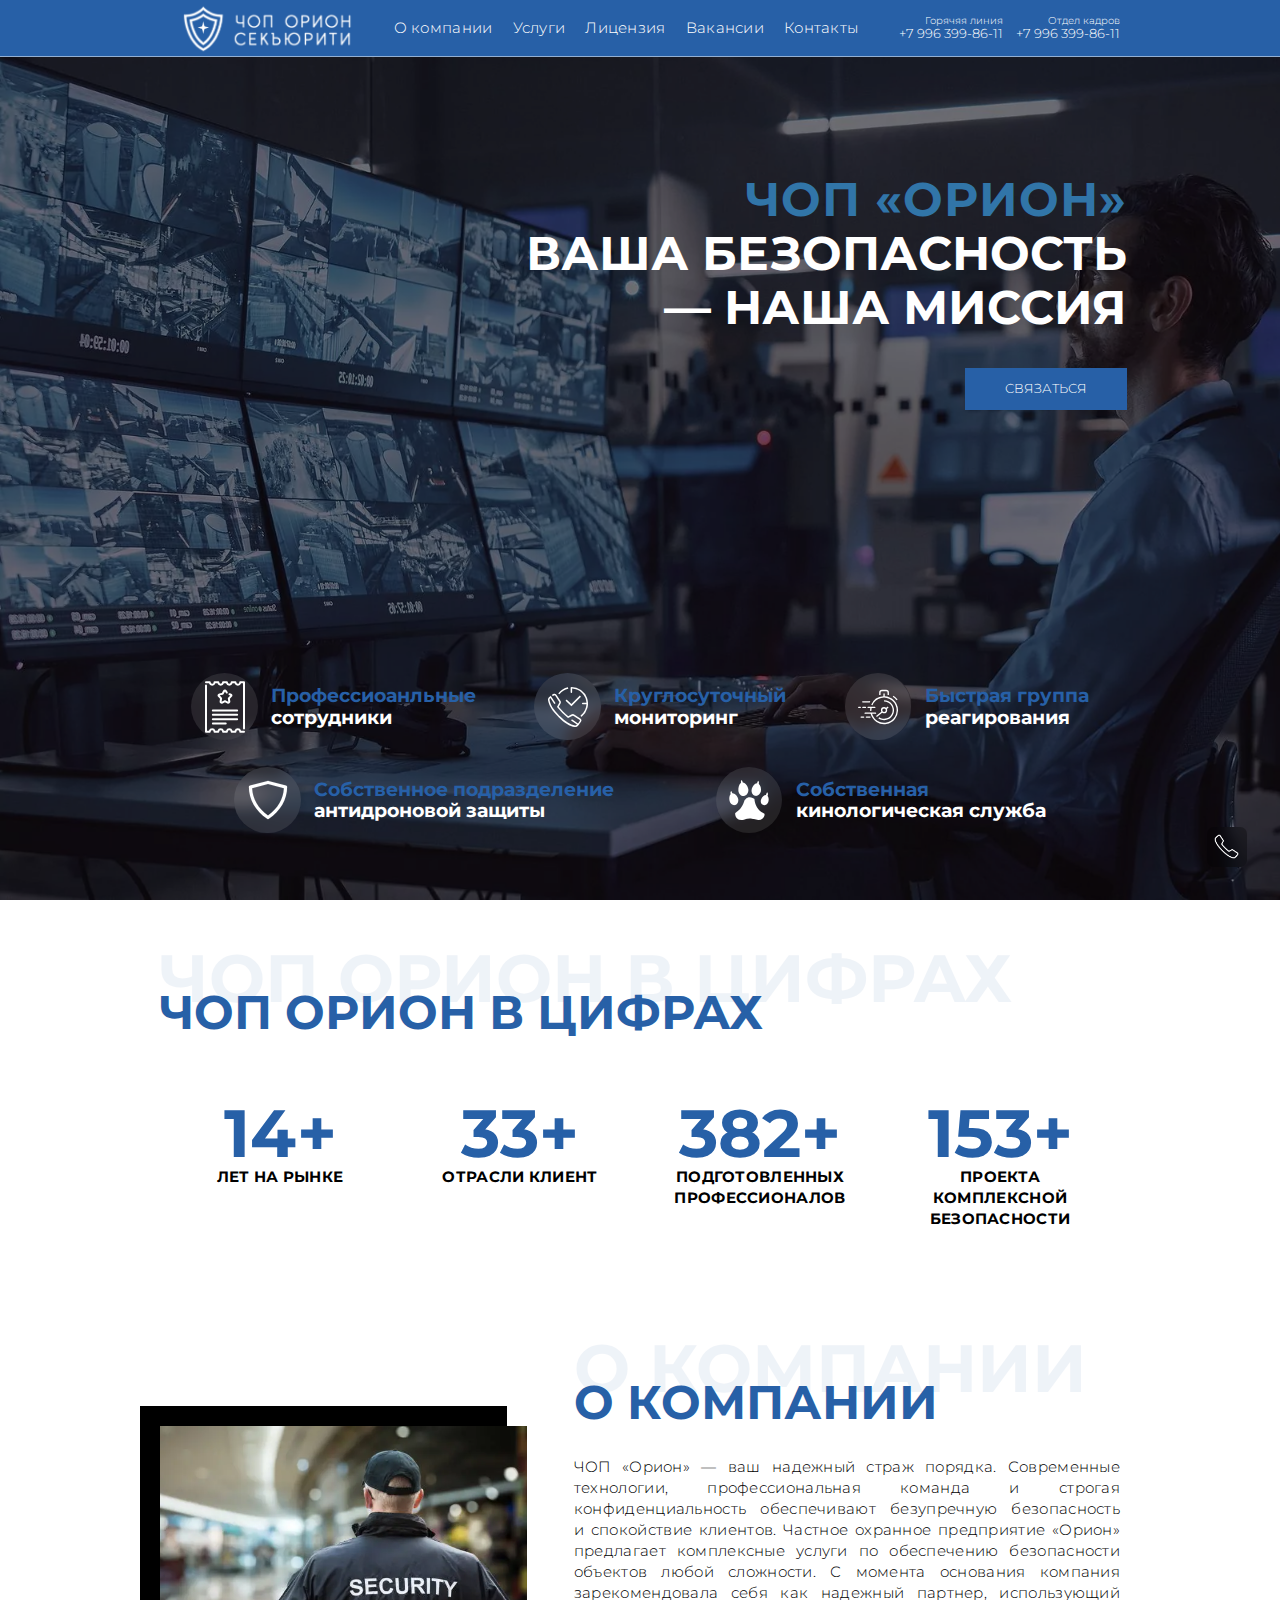
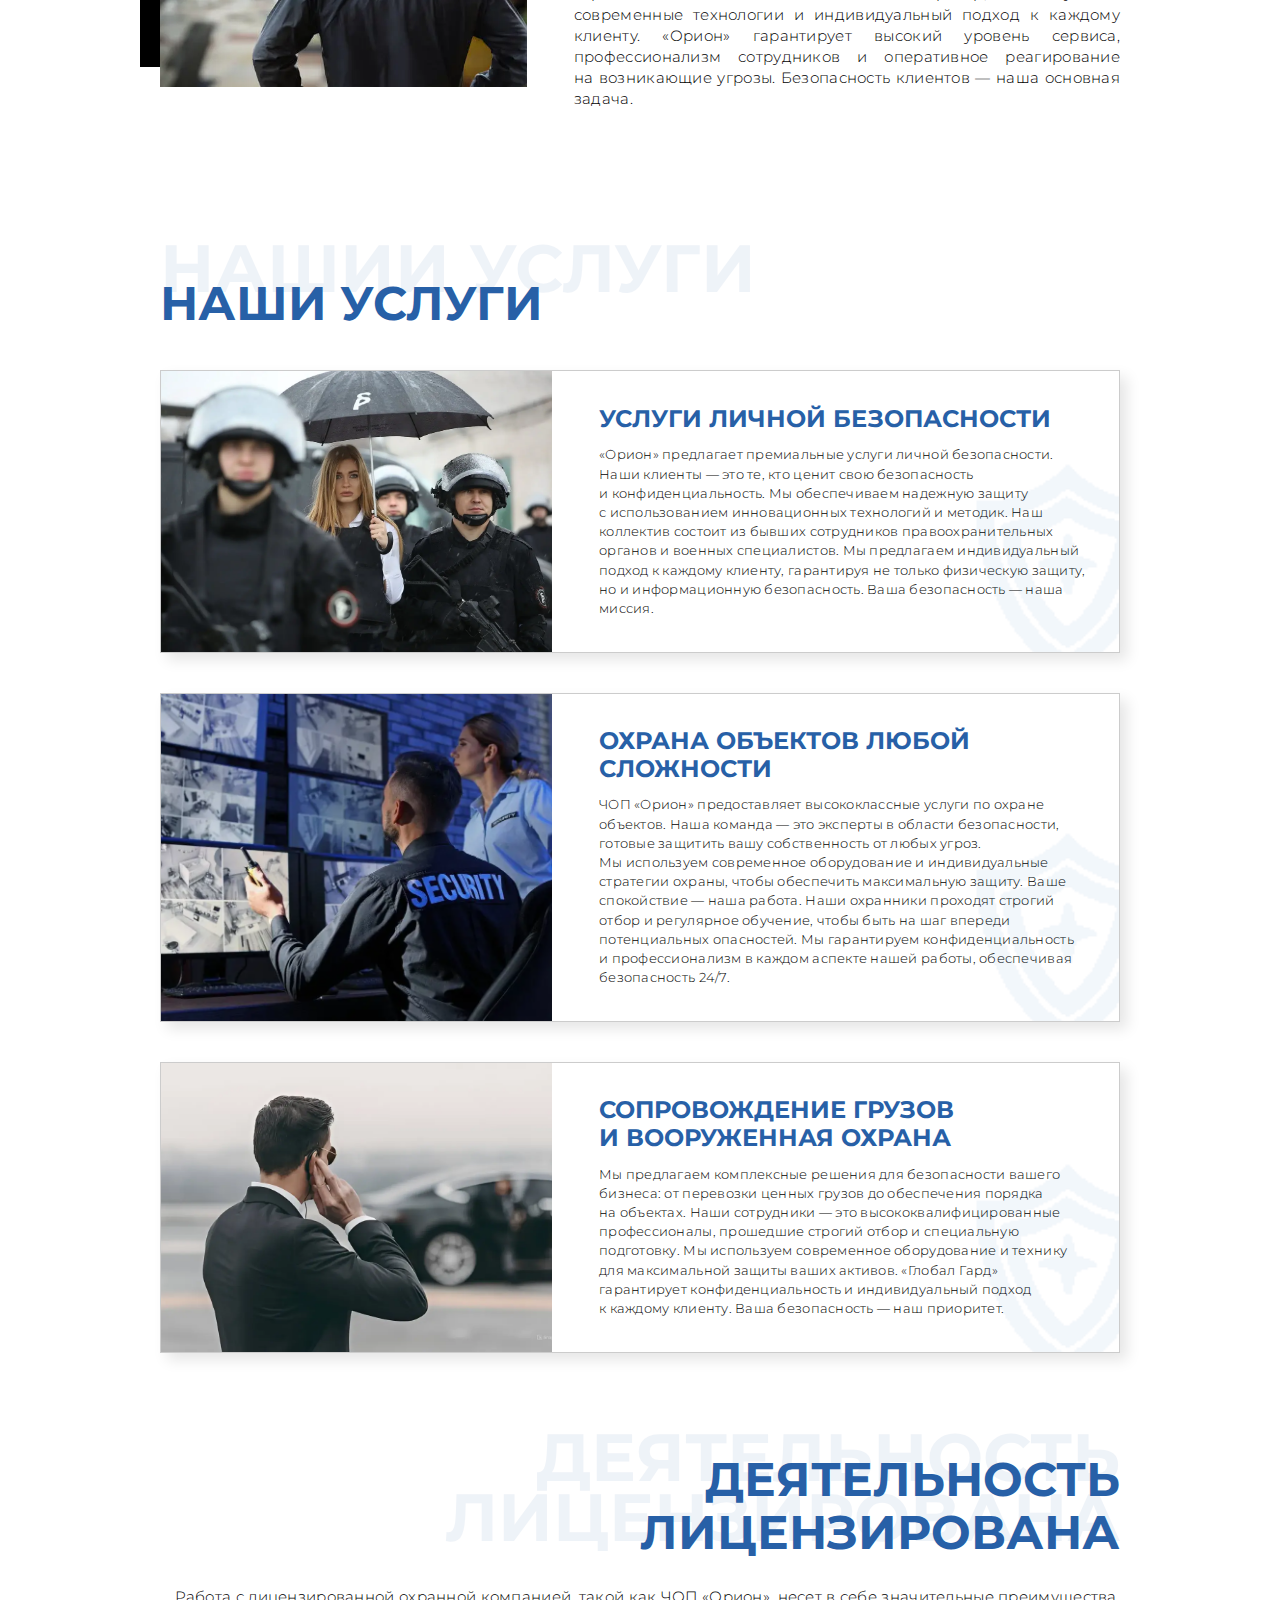
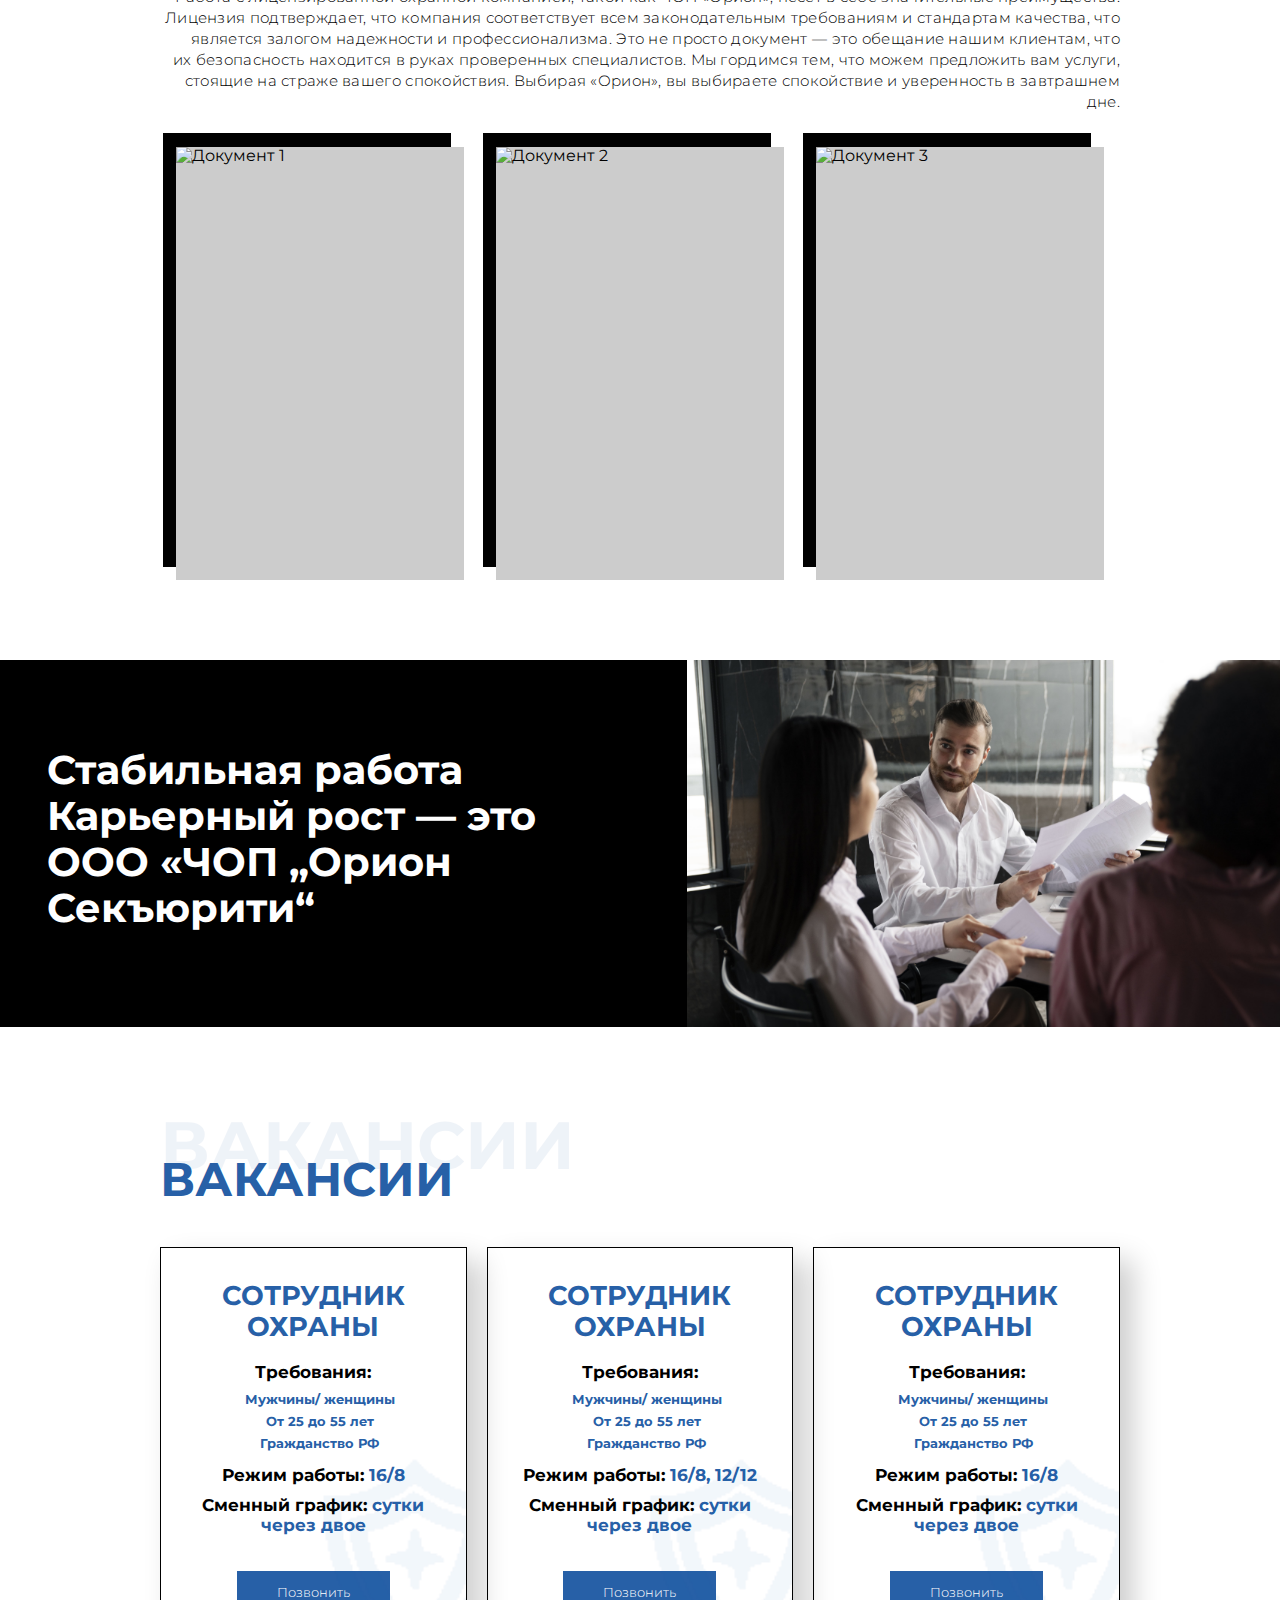
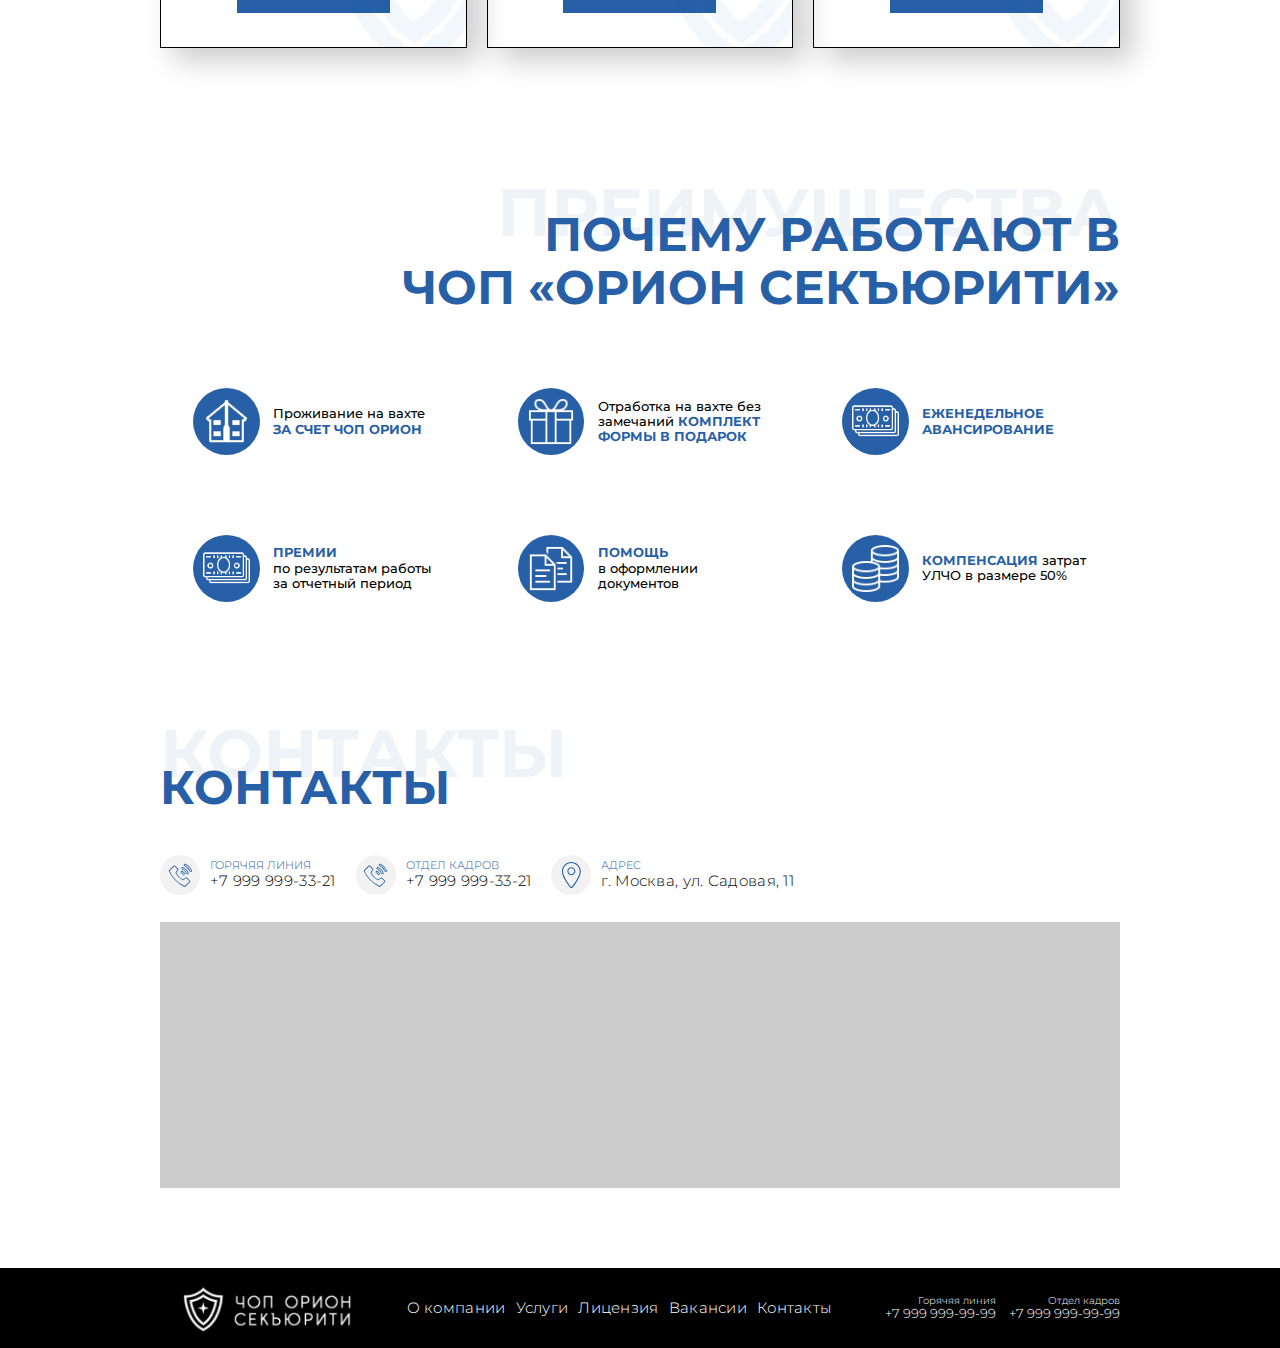
==== commit 51399ff6: "fixed some" ====
--- a/docs/index.html
+++ b/docs/index.html
@@ -40,20 +40,20 @@
                 <a href="#offers" class="nav__link">Вакансии</a>
             </li>
             <li class="nav__item">
-                <a href="#benefits" class="nav__link">Преимущества</a>
+                <a href="#contacts" class="nav__link">Контакты</a>
             </li>
           </ul>
       </nav>
-      <!-- <div class="header__links">
-          <a href="#" class="header__tel">
+      <div class="header__links">
+          <a href="#" class="header__tel" data-capture="Горячяя линия">
               <span>Горячяя линия</span>
-              +7(996)399-86-11
+              +7 996 399-86-11
           </a>
           <a href="#" class="header__tel">
               <span>Отдел кадров</span>
-              +7(996)399-86-11
+              +7 996 399-86-11
           </a>
-      </div> -->
+      </div>
   </div>
 </header>
 
@@ -84,10 +84,65 @@
           </div>
           <div class="hero__ben">
               <div class="hero__icon">
-                  <svg xmlns="http://www.w3.org/2000/svg" width="63" height="54" viewBox="0 0 63 54"><path data-name="146standardSed.svg" d="M54.716 10.941l1.156-1.776a27.322 27.322 0 0 1 6.542 5.968l-1.662 1.314a25.2 25.2 0 0 0-6.036-5.506zm-8.127-6.522a2.3 2.3 0 0 0-2.3-2.3H37.8a2.3 2.3 0 0 0-2.3 2.3v3.507h-2.117V4.419A4.425 4.425 0 0 1 37.8 0h6.485a4.424 4.424 0 0 1 4.419 4.419v3.507h-2.115V4.419zM41.047 18.5v-2.12a15.668 15.668 0 1 1-8.925 28.547l1.208-1.741A13.549 13.549 0 1 0 41.047 18.5zm0 8.631a4.874 4.874 0 0 1 3.2 1.22l2.58-2.078 1.329 1.65-2.635 2.123a4.87 4.87 0 0 1 .436 2 4.921 4.921 0 0 1-4.915 4.915 4.871 4.871 0 0 1-2.905-.972l-8.412 6.776-1.325-1.652 8.352-6.726a4.855 4.855 0 0 1-.621-2.342 4.922 4.922 0 0 1 4.915-4.917zm0 7.713a2.8 2.8 0 1 0-2.8-2.8 2.8 2.8 0 0 0 2.799 2.797zM39.989 5.719h2.119v4.427a21.948 21.948 0 1 1-22.225 27.682h-8.564a1.06 1.06 0 1 1 0-2.119h16.27a1.06 1.06 0 1 1 0 2.119h-5.513a19.819 19.819 0 1 0 .691-13.5l-1.951-.825a21.913 21.913 0 0 1 19.171-13.37V5.72zm-25.1 21.907a1.059 1.059 0 0 1 1.06-1.059h10.47a1.06 1.06 0 1 1 0 2.119h-4.9a19.988 19.988 0 0 0-.313 3.363c0 .354.009.706.027 1.044l-2.116.111c-.02-.375-.03-.764-.03-1.155a22.091 22.091 0 0 1 .288-3.363H15.95a1.06 1.06 0 0 1-1.06-1.063zm3.188-7.758H7.52a1.06 1.06 0 1 1 0-2.119h10.559a1.06 1.06 0 1 1 0 2.116zM6.646 27.626a1.059 1.059 0 0 1 1.06-1.059h4a1.06 1.06 0 1 1 0 2.119h-4a1.06 1.06 0 0 1-1.058-1.063zm3.346 15.246a1.059 1.059 0 0 1-1.059 1.059h-4a1.06 1.06 0 0 1 0-2.119h4a1.06 1.06 0 0 1 1.06 1.057zM3.468 28.686h-2.41a1.06 1.06 0 1 1 0-2.119h2.41a1.06 1.06 0 1 1 .001 2.116zm9.7 13.126h5.681a1.06 1.06 0 1 1 0 2.119h-5.677a1.061 1.061 0 1 1 0-2.122z" fill-rule="evenodd" class="path-ilcdkngp1"></path></svg>
+                  <svg xmlns="http://www.w3.org/2000/svg" width="54" height="54" viewBox="0 0 63 54"><path data-name="146standardSed.svg" d="M54.716 10.941l1.156-1.776a27.322 27.322 0 0 1 6.542 5.968l-1.662 1.314a25.2 25.2 0 0 0-6.036-5.506zm-8.127-6.522a2.3 2.3 0 0 0-2.3-2.3H37.8a2.3 2.3 0 0 0-2.3 2.3v3.507h-2.117V4.419A4.425 4.425 0 0 1 37.8 0h6.485a4.424 4.424 0 0 1 4.419 4.419v3.507h-2.115V4.419zM41.047 18.5v-2.12a15.668 15.668 0 1 1-8.925 28.547l1.208-1.741A13.549 13.549 0 1 0 41.047 18.5zm0 8.631a4.874 4.874 0 0 1 3.2 1.22l2.58-2.078 1.329 1.65-2.635 2.123a4.87 4.87 0 0 1 .436 2 4.921 4.921 0 0 1-4.915 4.915 4.871 4.871 0 0 1-2.905-.972l-8.412 6.776-1.325-1.652 8.352-6.726a4.855 4.855 0 0 1-.621-2.342 4.922 4.922 0 0 1 4.915-4.917zm0 7.713a2.8 2.8 0 1 0-2.8-2.8 2.8 2.8 0 0 0 2.799 2.797zM39.989 5.719h2.119v4.427a21.948 21.948 0 1 1-22.225 27.682h-8.564a1.06 1.06 0 1 1 0-2.119h16.27a1.06 1.06 0 1 1 0 2.119h-5.513a19.819 19.819 0 1 0 .691-13.5l-1.951-.825a21.913 21.913 0 0 1 19.171-13.37V5.72zm-25.1 21.907a1.059 1.059 0 0 1 1.06-1.059h10.47a1.06 1.06 0 1 1 0 2.119h-4.9a19.988 19.988 0 0 0-.313 3.363c0 .354.009.706.027 1.044l-2.116.111c-.02-.375-.03-.764-.03-1.155a22.091 22.091 0 0 1 .288-3.363H15.95a1.06 1.06 0 0 1-1.06-1.063zm3.188-7.758H7.52a1.06 1.06 0 1 1 0-2.119h10.559a1.06 1.06 0 1 1 0 2.116zM6.646 27.626a1.059 1.059 0 0 1 1.06-1.059h4a1.06 1.06 0 1 1 0 2.119h-4a1.06 1.06 0 0 1-1.058-1.063zm3.346 15.246a1.059 1.059 0 0 1-1.059 1.059h-4a1.06 1.06 0 0 1 0-2.119h4a1.06 1.06 0 0 1 1.06 1.057zM3.468 28.686h-2.41a1.06 1.06 0 1 1 0-2.119h2.41a1.06 1.06 0 1 1 .001 2.116zm9.7 13.126h5.681a1.06 1.06 0 1 1 0 2.119h-5.677a1.061 1.061 0 1 1 0-2.122z" fill-rule="evenodd" class="path-ilcdkngp1"></path></svg>
               </div>
               <div class="hero__capture">
                   <span>Быстрая группа</span> реагирования
+              </div>
+          </div>
+          <div class="hero__ben">
+              <div class="hero__icon">
+                <svg height="54" width="54" version="1.1" xmlns="http://www.w3.org/2000/svg" viewBox="0 0 512 512" xmlns:xlink="http://www.w3.org/1999/xlink" enable-background="new 0 0 512 512" stroke="#ffffff">
+
+                  <g id="SVGRepo_bgCarrier" stroke-width="0"/>
+
+                  <g id="SVGRepo_tracerCarrier" stroke-linecap="round" stroke-linejoin="round"/>
+
+                  <g id="SVGRepo_iconCarrier"> <g> <g> <g> <path d="m256,501c-4,0-8-1.2-11.4-3.5-147.3-99.1-232.4-247.2-233.6-406.4-0.1-9.3 6.2-17.5 15.2-19.9l224.6-59.6c3.4-0.9 7-0.9 10.5,0l224.6,59.6c9,2.4 15.2,10.6 15.2,19.9-1.1,159.1-86.3,307.3-233.6,406.4-3.5,2.3-7.5,3.5-11.5,3.5zm-203.7-394.4c6.2,135.4 79.6,261.3 203.7,349.2 124.1-87.9 197.5-213.8 203.7-349.2l-203.7-54.1-203.7,54.1z"/> </g> </g> </g> </g>
+
+                  </svg>
+              </div>
+              <div class="hero__capture">
+                  <span>Собственное подразделение</span> антидроновой защиты
+              </div>
+          </div>
+          <div class="hero__ben">
+              <div class="hero__icon">
+                <svg height="54" width="54" version="1.1" id="Capa_1" xmlns="http://www.w3.org/2000/svg" xmlns:xlink="http://www.w3.org/1999/xlink"
+                viewBox="0 0 16.564 16.564" xml:space="preserve">
+                <g>
+                  <g>
+                    <path d="M12.085,11.966c-1.45-1.816-1.521-4.027-1.521-4.027c-0.092-0.073-0.18-0.175-0.316-0.264
+                      c-0.032-0.021-0.054-0.038-0.085-0.057C10.053,7.542,9.922,7.47,9.796,7.42C9.392,7.255,9.034,7.201,8.585,7.182
+                      C7.936,7.157,7.466,7.42,7.042,7.748C6.97,7.805,6.899,7.871,6.833,7.938c-0.153,0.154-0.21,0.228-0.34,0.366
+                      C6.467,8.328,6.467,8.339,6.445,8.361c0,0-0.549,1.878-1.563,3.231c-1.013,1.353-2.331,1.874-2.331,2.226
+                      c0,0.544,0.026,0.8,0.234,1.287c0.056,0.137,0.143,0.274,0.222,0.392c0.152,0.219,0.183,0.216,0.278,0.336
+                      c0.082,0.104,0.209,0.199,0.32,0.281c0.085,0.066,0.183,0.13,0.279,0.181c0.014,0.006,0.03,0.015,0.045,0.024
+                      c0.155,0.079,0.331,0.155,0.511,0.184l0.554,0.061h0.174c0.585-0.025,1.496-0.294,2.014-0.437c0.136-0.038,0.281-0.07,0.426-0.104
+                      l0.942-0.117c0.462-0.028,1.322,0.158,1.791,0.294c0.531,0.158,1.169,0.335,1.72,0.364h0.288c0.537-0.029,1.037-0.223,1.441-0.557
+                      c0.522-0.428,0.851-0.952,0.951-1.642C14.874,13.436,13.535,13.782,12.085,11.966z"/>
+                    <path d="M15.926,6.508c0.072-0.097,0.129-0.202,0.163-0.313c0.061-0.199,0.062-0.405,0.008-0.594
+                      c-0.05-0.189-0.148-0.364-0.327-0.505c-0.13,0.188-0.2,0.346-0.259,0.49c-0.064,0.144-0.104,0.271-0.142,0.39
+                      c-0.028,0.087-0.048,0.171-0.069,0.258c-0.745-0.004-1.609,0.87-1.969,1.7c-0.415,0.958-0.102,2.015,0.698,2.361
+                      s1.784-0.15,2.197-1.108C16.586,8.359,16.479,7.066,15.926,6.508z"/>
+                    <path d="M10.824,6.566c1.054,0.225,2.127-0.616,2.396-1.878c0.225-1.053-0.182-2.523-0.935-3.114
+                      c0.027-0.055,0.062-0.107,0.079-0.165c0.061-0.199,0.062-0.405,0.008-0.594c-0.05-0.188-0.148-0.364-0.328-0.504
+                      c-0.13,0.188-0.199,0.346-0.258,0.49c-0.064,0.144-0.104,0.271-0.142,0.39c-0.013,0.042-0.023,0.082-0.033,0.122
+                      c-0.99-0.024-1.954,1.373-2.207,2.56C9.135,5.135,9.77,6.341,10.824,6.566z"/>
+                    <path d="M6.147,6.631C7.291,6.539,8.13,5.355,8.021,3.985C7.917,2.679,6.81,1.068,5.715,0.996
+                      C5.705,0.958,5.695,0.92,5.683,0.88C5.646,0.76,5.606,0.633,5.542,0.49C5.483,0.346,5.414,0.188,5.283,0
+                      c-0.18,0.141-0.278,0.316-0.328,0.505C4.902,0.693,4.903,0.899,4.964,1.098c0.01,0.031,0.031,0.06,0.043,0.091
+                      c-0.796,0.524-1.219,1.99-1.129,3.125C3.987,5.685,5.003,6.721,6.147,6.631z"/>
+                    <path d="M3.783,7.789C3.504,6.685,2.33,5.466,1.377,5.532c-0.01-0.038-0.019-0.075-0.032-0.113
+                      C1.308,5.3,1.269,5.172,1.205,5.028c-0.059-0.143-0.129-0.301-0.258-0.49C0.767,4.68,0.669,4.854,0.619,5.043
+                      C0.565,5.232,0.567,5.439,0.627,5.638c0.021,0.07,0.06,0.136,0.097,0.202C0.139,6.43,0,7.733,0.24,8.684
+                      c0.297,1.173,1.33,1.923,2.31,1.675C3.527,10.111,4.08,8.96,3.783,7.789z"/>
+                  </g>
+                </g>
+             </svg>
+              </div>
+              <div class="hero__capture">
+                  <span>Собственная </span> кинологическая служба
               </div>
           </div>
       </div>
@@ -123,15 +178,7 @@
         <span class="benefits__value">проекта комплексной безопасности</span>
       </div>
     </div>
-    <div class="benefits__container">
-      <div class="benefits__item">
-        <span class="benefits__value">Собственное подразделение андроновой защиты</span>
-      </div>
-      <div class="benefits__item">
-        <span class="benefits__value">Собственная кинологическая служба</span>
-      </div>
-
-    </div>
+
   </div>
 </section>
 
@@ -141,8 +188,8 @@
       <div class="about__images">
         <div class="about__img">
           <picture>
-            <source srcset="./img/about/02.webp" type="image/webp">
-            <img src="./img/about/02.jpg" alt="">
+            <source srcset="./img/about/03.webp" type="image/webp">
+            <img src="./img/about/03.jpeg" alt="">
           </picture>
         </div>
       </div>
@@ -150,53 +197,9 @@
         <h2 class="title2 about__title" data-title="О компании">О компании</h2>
         <p class="about__desc desc">
           ЧОП «Орион» — ваш надежный страж порядка. Современные технологии, профессиональная команда и строгая конфиденциальность обеспечивают безупречную безопасность и спокойствие клиентов.
+          Частное охранное предприятие «Орион» предлагает комплексные услуги по обеспечению безопасности объектов любой сложности. С момента основания компания зарекомендовала себя как надежный партнер, использующий современные технологии и индивидуальный подход к каждому клиенту. «Орион» гарантирует высокий уровень сервиса, профессионализм сотрудников и оперативное реагирование на возникающие угрозы. Безопасность клиентов — наша основная задача.
         </p>
 
-        <div class="about__contacts about-contacts">
-          <div class="about-contacts__info about-info">
-            <div class="about-info__row">
-              <div class="about-info__icon">
-                <svg viewBox="0 0 64 64" xmlns="http://www.w3.org/2000/svg" xmlns:xlink="http://www.w3.org/1999/xlink"><path d="m48.328 37.823a2.96 2.96 0 0 0 -3.87-.3l-6.552 4.227a36.884 36.884 0 0 1 -15.623-15.624l4.173-6.479a2.991 2.991 0 0 0 -.245-3.943l-6.478-6.478a2.989 2.989 0 0 0 -4.219 0l-11.224 11.225a1.072 1.072 0 0 0 -.1 1.343 77.517 77.517 0 0 0 38.053 38.052 1.35 1.35 0 0 0 1.509-.273l11.054-11.053a2.991 2.991 0 0 0 0-4.221zm5.063 9.283-10.73 10.729a75.505 75.505 0 0 1 -36.461-36.464l10.731-10.73a.986.986 0 0 1 1.391 0l6.478 6.477a1.02 1.02 0 0 1 .03 1.373l-4.54 7.035a1 1 0 0 0 -.054.989 38.881 38.881 0 0 0 17.281 17.285 1 1 0 0 0 .99-.054l7.107-4.588a.987.987 0 0 1 1.3.082l6.476 6.476a.987.987 0 0 1 .001 1.39z"></path><path d="m34.435 26.817a5.273 5.273 0 0 1 2.782 2.783 2.949 2.949 0 0 0 5.421-2.324l-.616-1.433a7.261 7.261 0 0 0 -3.829-3.831l-1.435-.612a2.949 2.949 0 0 0 -2.323 5.422zm.288-3.085a.955.955 0 0 1 1.247-.5l1.434.615a5.27 5.27 0 0 1 2.78 2.781l.616 1.433a.949.949 0 0 1 -1.745.749 7.261 7.261 0 0 0 -3.832-3.832.952.952 0 0 1 -.5-1.246z"></path><path d="m36.5 17.86a18.336 18.336 0 0 1 9.671 9.671 2.949 2.949 0 1 0 5.421-2.324l-.615-1.433a20.326 20.326 0 0 0 -10.717-10.721l-1.434-.614a2.949 2.949 0 0 0 -2.326 5.421zm.289-3.085a.953.953 0 0 1 1.247-.5l1.434.614a18.341 18.341 0 0 1 9.669 9.67l.617 1.441a.949.949 0 1 1 -1.745.748 20.324 20.324 0 0 0 -10.722-10.726.951.951 0 0 1 -.498-1.247z" ></path><path d="m59.685 19.587-.585-1.162a30.361 30.361 0 0 0 -13.5-13.5l-1.162-.581a2.951 2.951 0 0 0 -3.956 1.319 2.953 2.953 0 0 0 1.318 3.956 28.358 28.358 0 0 1 12.6 12.6 2.949 2.949 0 0 0 3.955 1.318 2.947 2.947 0 0 0 1.32-3.956zm-1.737 1.619a.938.938 0 0 1 -.476.548.949.949 0 0 1 -1.272-.424 30.371 30.371 0 0 0 -13.5-13.5.949.949 0 0 1 .849-1.7l1.162.581a28.356 28.356 0 0 1 12.6 12.6l.581 1.162a.939.939 0 0 1 .056.733z"></path></svg>
-              </div>
-              <div class="about-info__col">
-                <span class="about-info__capture">Горячяя линия</span>
-                <span class="about-info__tel">+7 999 999-33-21</span>
-              </div>
-            </div>
-          </div>
-          <div class="about-contacts__info about-info">
-            <div class="about-info__row">
-              <div class="about-info__icon">
-                <svg viewBox="0 0 64 64" xmlns="http://www.w3.org/2000/svg" xmlns:xlink="http://www.w3.org/1999/xlink"><path d="m48.328 37.823a2.96 2.96 0 0 0 -3.87-.3l-6.552 4.227a36.884 36.884 0 0 1 -15.623-15.624l4.173-6.479a2.991 2.991 0 0 0 -.245-3.943l-6.478-6.478a2.989 2.989 0 0 0 -4.219 0l-11.224 11.225a1.072 1.072 0 0 0 -.1 1.343 77.517 77.517 0 0 0 38.053 38.052 1.35 1.35 0 0 0 1.509-.273l11.054-11.053a2.991 2.991 0 0 0 0-4.221zm5.063 9.283-10.73 10.729a75.505 75.505 0 0 1 -36.461-36.464l10.731-10.73a.986.986 0 0 1 1.391 0l6.478 6.477a1.02 1.02 0 0 1 .03 1.373l-4.54 7.035a1 1 0 0 0 -.054.989 38.881 38.881 0 0 0 17.281 17.285 1 1 0 0 0 .99-.054l7.107-4.588a.987.987 0 0 1 1.3.082l6.476 6.476a.987.987 0 0 1 .001 1.39z"></path><path d="m34.435 26.817a5.273 5.273 0 0 1 2.782 2.783 2.949 2.949 0 0 0 5.421-2.324l-.616-1.433a7.261 7.261 0 0 0 -3.829-3.831l-1.435-.612a2.949 2.949 0 0 0 -2.323 5.422zm.288-3.085a.955.955 0 0 1 1.247-.5l1.434.615a5.27 5.27 0 0 1 2.78 2.781l.616 1.433a.949.949 0 0 1 -1.745.749 7.261 7.261 0 0 0 -3.832-3.832.952.952 0 0 1 -.5-1.246z"></path><path d="m36.5 17.86a18.336 18.336 0 0 1 9.671 9.671 2.949 2.949 0 1 0 5.421-2.324l-.615-1.433a20.326 20.326 0 0 0 -10.717-10.721l-1.434-.614a2.949 2.949 0 0 0 -2.326 5.421zm.289-3.085a.953.953 0 0 1 1.247-.5l1.434.614a18.341 18.341 0 0 1 9.669 9.67l.617 1.441a.949.949 0 1 1 -1.745.748 20.324 20.324 0 0 0 -10.722-10.726.951.951 0 0 1 -.498-1.247z" ></path><path d="m59.685 19.587-.585-1.162a30.361 30.361 0 0 0 -13.5-13.5l-1.162-.581a2.951 2.951 0 0 0 -3.956 1.319 2.953 2.953 0 0 0 1.318 3.956 28.358 28.358 0 0 1 12.6 12.6 2.949 2.949 0 0 0 3.955 1.318 2.947 2.947 0 0 0 1.32-3.956zm-1.737 1.619a.938.938 0 0 1 -.476.548.949.949 0 0 1 -1.272-.424 30.371 30.371 0 0 0 -13.5-13.5.949.949 0 0 1 .849-1.7l1.162.581a28.356 28.356 0 0 1 12.6 12.6l.581 1.162a.939.939 0 0 1 .056.733z"></path></svg>
-              </div>
-              <div class="about-info__col">
-                <span class="about-info__capture">Отдел кадров</span>
-                <span class="about-info__tel">+7 999 999-33-21</span>
-              </div>
-            </div>
-          </div>
-          <div class="about-contacts__info about-info">
-            <div class="about-info__row">
-              <div class="about-info__icon">
-                <svg height="50px" width="50px" version="1.1" id="Capa_1" xmlns="http://www.w3.org/2000/svg" xmlns:xlink="http://www.w3.org/1999/xlink"
-                  viewBox="0 0 368.553 368.553" xml:space="preserve">
-                    <path d="M184.277,0c-71.683,0-130,58.317-130,130c0,87.26,119.188,229.855,124.263,235.883c1.417,1.685,3.504,2.66,5.705,2.67
-                      c0.011,0,0.021,0,0.032,0c2.189,0,4.271-0.957,5.696-2.621c5.075-5.926,124.304-146.165,124.304-235.932
-                      C314.276,58.317,255.96,0,184.277,0z M184.322,349.251C160.385,319.48,69.277,201.453,69.277,130c0-63.411,51.589-115,115-115
-                      s115,51.589,115,115C299.276,203.49,208.327,319.829,184.322,349.251z"/>
-                    <path d="M184.277,72.293c-30.476,0-55.269,24.793-55.269,55.269s24.793,55.269,55.269,55.269s55.269-24.793,55.269-55.269
-                      S214.753,72.293,184.277,72.293z M184.277,167.83c-22.204,0-40.269-18.064-40.269-40.269s18.064-40.269,40.269-40.269
-                      s40.269,18.064,40.269,40.269S206.48,167.83,184.277,167.83z"/>
-                </svg>
-              </div>
-              <div class="about-info__col">
-                <span class="about-info__capture">Адрес</span>
-                <span class="about-info__address">г. Москва, ул. Садовая, 11</span>
-              </div>
-            </div>
-          </div>
-        </div>
-        <div class="about__map" id="map"></div>
       </div>
     </div>
   </div>
@@ -257,7 +260,7 @@
 
       <section class="licence" id="licence">
   <div class="container">
-    <h2 class="title2 licence__title" data-title="Деятельность лицензирована">Деятельность лицензирована</h2>
+    <h2 class="title2 licence__title" data-title="Деятельность лицензирована">Деятельность<br>лицензирована</h2>
     <p class="licence__desc desc">
       Работа с лицензированной охранной компанией, такой как ЧОП «Орион», несет в себе значительные преимущества. Лицензия подтверждает, что компания соответствует всем законодательным требованиям и стандартам качества, что является залогом надежности и профессионализма. Это не просто документ — это обещание нашим клиентам, что их безопасность находится в руках проверенных специалистов. Мы гордимся тем, что можем предложить вам услуги, стоящие на страже вашего спокойствия. Выбирая «Орион», вы выбираете спокойствие и уверенность в завтрашнем дне.
     </p>
@@ -407,6 +410,57 @@
   </div>
 </section>
 
+      <section class="contacts" id="contacts">
+  <div class="container">
+    <h2 class="title2 contacts__title" data-title="Контакты">Контакты</h2>
+    <div class="about__contacts about-contacts">
+      <div class="about-contacts__info about-info">
+        <div class="about-info__row">
+          <div class="about-info__icon">
+            <svg viewBox="0 0 64 64" xmlns="http://www.w3.org/2000/svg" xmlns:xlink="http://www.w3.org/1999/xlink"><path d="m48.328 37.823a2.96 2.96 0 0 0 -3.87-.3l-6.552 4.227a36.884 36.884 0 0 1 -15.623-15.624l4.173-6.479a2.991 2.991 0 0 0 -.245-3.943l-6.478-6.478a2.989 2.989 0 0 0 -4.219 0l-11.224 11.225a1.072 1.072 0 0 0 -.1 1.343 77.517 77.517 0 0 0 38.053 38.052 1.35 1.35 0 0 0 1.509-.273l11.054-11.053a2.991 2.991 0 0 0 0-4.221zm5.063 9.283-10.73 10.729a75.505 75.505 0 0 1 -36.461-36.464l10.731-10.73a.986.986 0 0 1 1.391 0l6.478 6.477a1.02 1.02 0 0 1 .03 1.373l-4.54 7.035a1 1 0 0 0 -.054.989 38.881 38.881 0 0 0 17.281 17.285 1 1 0 0 0 .99-.054l7.107-4.588a.987.987 0 0 1 1.3.082l6.476 6.476a.987.987 0 0 1 .001 1.39z"></path><path d="m34.435 26.817a5.273 5.273 0 0 1 2.782 2.783 2.949 2.949 0 0 0 5.421-2.324l-.616-1.433a7.261 7.261 0 0 0 -3.829-3.831l-1.435-.612a2.949 2.949 0 0 0 -2.323 5.422zm.288-3.085a.955.955 0 0 1 1.247-.5l1.434.615a5.27 5.27 0 0 1 2.78 2.781l.616 1.433a.949.949 0 0 1 -1.745.749 7.261 7.261 0 0 0 -3.832-3.832.952.952 0 0 1 -.5-1.246z"></path><path d="m36.5 17.86a18.336 18.336 0 0 1 9.671 9.671 2.949 2.949 0 1 0 5.421-2.324l-.615-1.433a20.326 20.326 0 0 0 -10.717-10.721l-1.434-.614a2.949 2.949 0 0 0 -2.326 5.421zm.289-3.085a.953.953 0 0 1 1.247-.5l1.434.614a18.341 18.341 0 0 1 9.669 9.67l.617 1.441a.949.949 0 1 1 -1.745.748 20.324 20.324 0 0 0 -10.722-10.726.951.951 0 0 1 -.498-1.247z" ></path><path d="m59.685 19.587-.585-1.162a30.361 30.361 0 0 0 -13.5-13.5l-1.162-.581a2.951 2.951 0 0 0 -3.956 1.319 2.953 2.953 0 0 0 1.318 3.956 28.358 28.358 0 0 1 12.6 12.6 2.949 2.949 0 0 0 3.955 1.318 2.947 2.947 0 0 0 1.32-3.956zm-1.737 1.619a.938.938 0 0 1 -.476.548.949.949 0 0 1 -1.272-.424 30.371 30.371 0 0 0 -13.5-13.5.949.949 0 0 1 .849-1.7l1.162.581a28.356 28.356 0 0 1 12.6 12.6l.581 1.162a.939.939 0 0 1 .056.733z"></path></svg>
+          </div>
+          <div class="about-info__col">
+            <span class="about-info__capture">Горячяя линия</span>
+            <span class="about-info__tel">+7 999 999-33-21</span>
+          </div>
+        </div>
+      </div>
+      <div class="about-contacts__info about-info">
+        <div class="about-info__row">
+          <div class="about-info__icon">
+            <svg viewBox="0 0 64 64" xmlns="http://www.w3.org/2000/svg" xmlns:xlink="http://www.w3.org/1999/xlink"><path d="m48.328 37.823a2.96 2.96 0 0 0 -3.87-.3l-6.552 4.227a36.884 36.884 0 0 1 -15.623-15.624l4.173-6.479a2.991 2.991 0 0 0 -.245-3.943l-6.478-6.478a2.989 2.989 0 0 0 -4.219 0l-11.224 11.225a1.072 1.072 0 0 0 -.1 1.343 77.517 77.517 0 0 0 38.053 38.052 1.35 1.35 0 0 0 1.509-.273l11.054-11.053a2.991 2.991 0 0 0 0-4.221zm5.063 9.283-10.73 10.729a75.505 75.505 0 0 1 -36.461-36.464l10.731-10.73a.986.986 0 0 1 1.391 0l6.478 6.477a1.02 1.02 0 0 1 .03 1.373l-4.54 7.035a1 1 0 0 0 -.054.989 38.881 38.881 0 0 0 17.281 17.285 1 1 0 0 0 .99-.054l7.107-4.588a.987.987 0 0 1 1.3.082l6.476 6.476a.987.987 0 0 1 .001 1.39z"></path><path d="m34.435 26.817a5.273 5.273 0 0 1 2.782 2.783 2.949 2.949 0 0 0 5.421-2.324l-.616-1.433a7.261 7.261 0 0 0 -3.829-3.831l-1.435-.612a2.949 2.949 0 0 0 -2.323 5.422zm.288-3.085a.955.955 0 0 1 1.247-.5l1.434.615a5.27 5.27 0 0 1 2.78 2.781l.616 1.433a.949.949 0 0 1 -1.745.749 7.261 7.261 0 0 0 -3.832-3.832.952.952 0 0 1 -.5-1.246z"></path><path d="m36.5 17.86a18.336 18.336 0 0 1 9.671 9.671 2.949 2.949 0 1 0 5.421-2.324l-.615-1.433a20.326 20.326 0 0 0 -10.717-10.721l-1.434-.614a2.949 2.949 0 0 0 -2.326 5.421zm.289-3.085a.953.953 0 0 1 1.247-.5l1.434.614a18.341 18.341 0 0 1 9.669 9.67l.617 1.441a.949.949 0 1 1 -1.745.748 20.324 20.324 0 0 0 -10.722-10.726.951.951 0 0 1 -.498-1.247z" ></path><path d="m59.685 19.587-.585-1.162a30.361 30.361 0 0 0 -13.5-13.5l-1.162-.581a2.951 2.951 0 0 0 -3.956 1.319 2.953 2.953 0 0 0 1.318 3.956 28.358 28.358 0 0 1 12.6 12.6 2.949 2.949 0 0 0 3.955 1.318 2.947 2.947 0 0 0 1.32-3.956zm-1.737 1.619a.938.938 0 0 1 -.476.548.949.949 0 0 1 -1.272-.424 30.371 30.371 0 0 0 -13.5-13.5.949.949 0 0 1 .849-1.7l1.162.581a28.356 28.356 0 0 1 12.6 12.6l.581 1.162a.939.939 0 0 1 .056.733z"></path></svg>
+          </div>
+          <div class="about-info__col">
+            <span class="about-info__capture">Отдел кадров</span>
+            <span class="about-info__tel">+7 999 999-33-21</span>
+          </div>
+        </div>
+      </div>
+      <div class="about-contacts__info about-info">
+        <div class="about-info__row">
+          <div class="about-info__icon">
+            <svg height="50px" width="50px" version="1.1" id="Capa_1" xmlns="http://www.w3.org/2000/svg" xmlns:xlink="http://www.w3.org/1999/xlink"
+              viewBox="0 0 368.553 368.553" xml:space="preserve">
+                <path d="M184.277,0c-71.683,0-130,58.317-130,130c0,87.26,119.188,229.855,124.263,235.883c1.417,1.685,3.504,2.66,5.705,2.67
+                  c0.011,0,0.021,0,0.032,0c2.189,0,4.271-0.957,5.696-2.621c5.075-5.926,124.304-146.165,124.304-235.932
+                  C314.276,58.317,255.96,0,184.277,0z M184.322,349.251C160.385,319.48,69.277,201.453,69.277,130c0-63.411,51.589-115,115-115
+                  s115,51.589,115,115C299.276,203.49,208.327,319.829,184.322,349.251z"/>
+                <path d="M184.277,72.293c-30.476,0-55.269,24.793-55.269,55.269s24.793,55.269,55.269,55.269s55.269-24.793,55.269-55.269
+                  S214.753,72.293,184.277,72.293z M184.277,167.83c-22.204,0-40.269-18.064-40.269-40.269s18.064-40.269,40.269-40.269
+                  s40.269,18.064,40.269,40.269S206.48,167.83,184.277,167.83z"/>
+            </svg>
+          </div>
+          <div class="about-info__col">
+            <span class="about-info__capture">Адрес</span>
+            <span class="about-info__address">г. Москва, ул. Садовая, 11</span>
+          </div>
+        </div>
+      </div>
+    </div>
+    <div class="about__map" id="map"></div>
+  </div>
+</section>
+
       <div class="site-tel">
         <div class="site-tel__header">
           <img src="./img/icons/tel.png" alt="">
@@ -446,7 +500,7 @@
             <a href="#offers" class="nav__link">Вакансии</a>
         </li>
         <li class="nav__item">
-            <a href="#benefits" class="nav__link">Преимущества</a>
+            <a href="#contacts" class="nav__link">Контакты</a>
         </li>
       </ul>
     </div>
--- a/docs/css/main.css
+++ b/docs/css/main.css
@@ -135,7 +135,7 @@
 .title2 {
   margin: 0;
   margin-bottom: 6rem;
-  font-size: 8rem;
+  font-size: 7rem;
   font-weight: 700;
   text-transform: uppercase;
   color: #2760A7;
@@ -153,7 +153,7 @@
   position: absolute;
   top: 0;
   left: 0rem;
-  font-size: 12rem;
+  font-size: 10rem;
   opacity: 0.07;
   font-weight: 700;
   color: currentColor;
@@ -165,8 +165,9 @@
   margin-bottom: 2rem;
   font-size: 2.2rem;
   color: #000;
-  line-height: 120%;
-  font-weight: 500;
+  line-height: 144%;
+  font-weight: 300;
+  letter-spacing: 0.02em;
 }
 
 .btn {
@@ -182,11 +183,16 @@
   justify-content: center;
   text-decoration: none;
   color: #fff;
-  border: 1px solid #fff;
-  background-color: rgb(116, 116, 116);
+  background-color: #2760A7;
   -webkit-transition: background-color 0.3s ease-out;
   transition: background-color 0.3s ease-out;
-  background-color: #2760A7;
+  font-size: 2rem;
+  font-weight: 300;
+}
+@media (any-hover: hover) {
+  .btn:hover {
+    background-color: #327ad3;
+  }
 }
 
 .site-tel {
@@ -231,6 +237,10 @@
   transition: max-height 0.3s ease-out;
 }
 
+.contacts {
+  margin-bottom: 12rem;
+}
+
 .header {
   position: fixed;
   left: 0;
@@ -239,7 +249,7 @@
   z-index: 100;
   background-color: #2760a7;
   border-bottom: 1px solid rgba(255, 255, 255, 0.5);
-  padding: 1rem 0;
+  padding: 0.2rem 0;
 }
 .header__container {
   display: -webkit-box;
@@ -253,25 +263,22 @@
   justify-content: space-between;
 }
 .header__logo {
-  width: 35rem;
-  height: 10rem;
+  width: 32rem;
+  height: 8rem;
+  margin-right: 2rem;
 }
 .header__logo img {
   width: 100%;
   height: 100%;
-  -o-object-fit: cover;
-  object-fit: cover;
+  -o-object-fit: contain;
+  object-fit: contain;
 }
 .header__links {
   display: -webkit-box;
   display: -ms-flexbox;
   display: flex;
-  -webkit-box-orient: vertical;
-  -webkit-box-direction: normal;
-  -ms-flex-direction: column;
-  flex-direction: column;
   margin-left: 5rem;
-  gap: 1rem;
+  gap: 2rem;
 }
 .header__tel {
   display: -webkit-box;
@@ -282,12 +289,13 @@
   -ms-flex-direction: column;
   flex-direction: column;
   color: #fff;
-  font-size: 2.2rem;
-  font-weight: 700;
+  font-size: 2rem;
+  font-weight: 300;
   text-decoration: none;
 }
 .header__tel span {
   font-size: 1.5rem;
+  text-align: right;
 }
 .header__bottom {
   border-bottom: 1px solid rgba(255, 255, 255, 0.5);
@@ -378,6 +386,7 @@
   font-size: 7rem;
   color: #3175a8;
   font-weight: 700;
+  letter-spacing: 0.02em;
 }
 .hero__desc {
   margin: 0;
@@ -391,24 +400,6 @@
   margin-bottom: 6rem;
   text-transform: initial;
 }
-.hero__btn {
-  padding: 2rem 6rem;
-  display: -webkit-inline-box;
-  display: -ms-inline-flexbox;
-  display: inline-flex;
-  -webkit-box-align: center;
-  -ms-flex-align: center;
-  align-items: center;
-  -webkit-box-pack: center;
-  -ms-flex-pack: center;
-  justify-content: center;
-  text-decoration: none;
-  color: #fff;
-  border: 1px solid #fff;
-  -webkit-transition: background-color 0.3s ease-out;
-  transition: background-color 0.3s ease-out;
-  background-color: #2760A7;
-}
 .hero__ben {
   display: -webkit-box;
   display: -ms-flexbox;
@@ -425,7 +416,7 @@
 }
 .hero__capture span {
   display: block;
-  color: #3175a8;
+  color: var(--text-color);
 }
 .hero__benefits {
   width: 100%;
@@ -437,12 +428,15 @@
   -webkit-box-align: center;
   -ms-flex-align: center;
   align-items: center;
-  -webkit-box-pack: justify;
-  -ms-flex-pack: justify;
-  justify-content: space-between;
-  gap: 2rem;
+  -webkit-box-pack: space-evenly;
+  -ms-flex-pack: space-evenly;
+  justify-content: space-evenly;
+  gap: 4rem;
+  -ms-flex-wrap: wrap;
+  flex-wrap: wrap;
 }
 .hero__icon {
+  padding: 2rem;
   -ms-flex-negative: 0;
   flex-shrink: 0;
   display: -webkit-box;
@@ -502,7 +496,8 @@
   color: #fff;
   text-decoration: none;
   font-size: 2.2rem;
-  font-weight: 700;
+  font-weight: 300;
+  letter-spacing: 0.02em;
 }
 
 .about {
@@ -515,7 +510,7 @@
 }
 .about__desc {
   margin-bottom: 6rem;
-  text-align: right;
+  text-align: justify;
 }
 .about__container {
   display: -ms-grid;
@@ -541,10 +536,10 @@
   -webkit-box-direction: normal;
   -ms-flex-direction: column;
   flex-direction: column;
-  -webkit-box-pack: end;
-  -ms-flex-pack: end;
-  justify-content: flex-end;
-  padding-top: 10rem;
+  -webkit-box-pack: center;
+  -ms-flex-pack: center;
+  justify-content: center;
+  padding-top: 5rem;
 }
 .about__content {
   -ms-grid-column-span: 7;
@@ -566,6 +561,8 @@
 .about__img img {
   width: 100%;
   height: 100%;
+  -o-object-position: right;
+  object-position: right;
 }
 .about__contacts {
   margin-bottom: 4rem;
@@ -617,12 +614,14 @@
 }
 .about-info__tel {
   font-size: 2.2rem;
-  font-weight: 700;
+  font-weight: 300;
   white-space: nowrap;
+  letter-spacing: 0.02em;
 }
 .about-info__address {
   font-size: 2.2rem;
-  font-weight: 700;
+  font-weight: 300;
+  letter-spacing: 0.02em;
 }
 
 .benefits {
@@ -635,7 +634,6 @@
   display: flex;
 }
 .benefits__item {
-  border: 1px solid var(--text-color);
   padding: 3rem 2rem;
   -webkit-box-flex: 1;
   -ms-flex: 1;
@@ -647,9 +645,9 @@
   -webkit-box-direction: normal;
   -ms-flex-direction: column;
   flex-direction: column;
-  -webkit-box-pack: center;
-  -ms-flex-pack: center;
-  justify-content: center;
+  -webkit-box-pack: start;
+  -ms-flex-pack: start;
+  justify-content: flex-start;
   -webkit-box-align: center;
   -ms-flex-align: center;
   align-items: center;
@@ -666,6 +664,8 @@
   font-size: 2.2rem;
   font-weight: 700;
   text-transform: uppercase;
+  letter-spacing: 0.02em;
+  line-height: 144%;
   text-align: center;
 }
 
@@ -674,7 +674,7 @@
 }
 
 .service {
-  border: 1px solid var(--text-color);
+  border: 1px solid #ccc;
   -webkit-box-shadow: 1rem 1rem 2rem rgba(0, 0, 0, 0.1);
   box-shadow: 1rem 1rem 2rem rgba(0, 0, 0, 0.1);
   display: -ms-grid;
@@ -682,9 +682,27 @@
   -ms-grid-columns: (1fr)[12];
   grid-template-columns: repeat(12, 1fr);
   gap: 2rem;
+  position: relative;
+  overflow: hidden;
+}
+.service::after {
+  content: "";
+  position: absolute;
+  right: 0;
+  bottom: 0;
+  width: 40rem;
+  height: 40rem;
+  background-image: url("./../img/logo-sign.png");
+  background-size: cover;
+  background-repeat: no-repeat;
+  background-position: center;
+  -webkit-transform: translate(30%, 20%);
+  -ms-transform: translate(30%, 20%);
+  transform: translate(30%, 20%);
+  opacity: 0.05;
 }
 .service:not(:last-child) {
-  margin-bottom: 2rem;
+  margin-bottom: 6rem;
 }
 .service__image {
   -ms-grid-column-span: 5;
@@ -712,8 +730,9 @@
 .service__desc {
   margin: 0;
   font-size: 2rem;
-  line-height: 120%;
-  font-weight: 500;
+  line-height: 144%;
+  font-weight: 300;
+  letter-spacing: 0.02em;
 }
 
 .licence {
@@ -723,6 +742,9 @@
 .licence__title {
   margin-bottom: 4rem;
   text-align: right;
+  -webkit-box-pack: end;
+  -ms-flex-pack: end;
+  justify-content: flex-end;
 }
 .licence__title::before {
   white-space: unset;
@@ -828,6 +850,24 @@
   -ms-flex-pack: justify;
   justify-content: space-between;
   text-align: center;
+  position: relative;
+  overflow: hidden;
+}
+.job-item::after {
+  content: "";
+  position: absolute;
+  right: 0;
+  bottom: 0;
+  width: 40rem;
+  height: 40rem;
+  background-image: url("./../img/logo-sign.png");
+  background-size: cover;
+  background-repeat: no-repeat;
+  background-position: center;
+  -webkit-transform: translate(30%, 20%);
+  -ms-transform: translate(30%, 20%);
+  transform: translate(30%, 20%);
+  opacity: 0.05;
 }
 .job-item__title {
   display: block;
@@ -954,9 +994,5 @@
   flex-direction: column;
 }
 .footer__nav .nav__list {
-  -webkit-box-orient: vertical;
-  -webkit-box-direction: normal;
-  -ms-flex-direction: column;
-  flex-direction: column;
   gap: 1.5rem;
 }/*# sourceMappingURL=main.css.map */
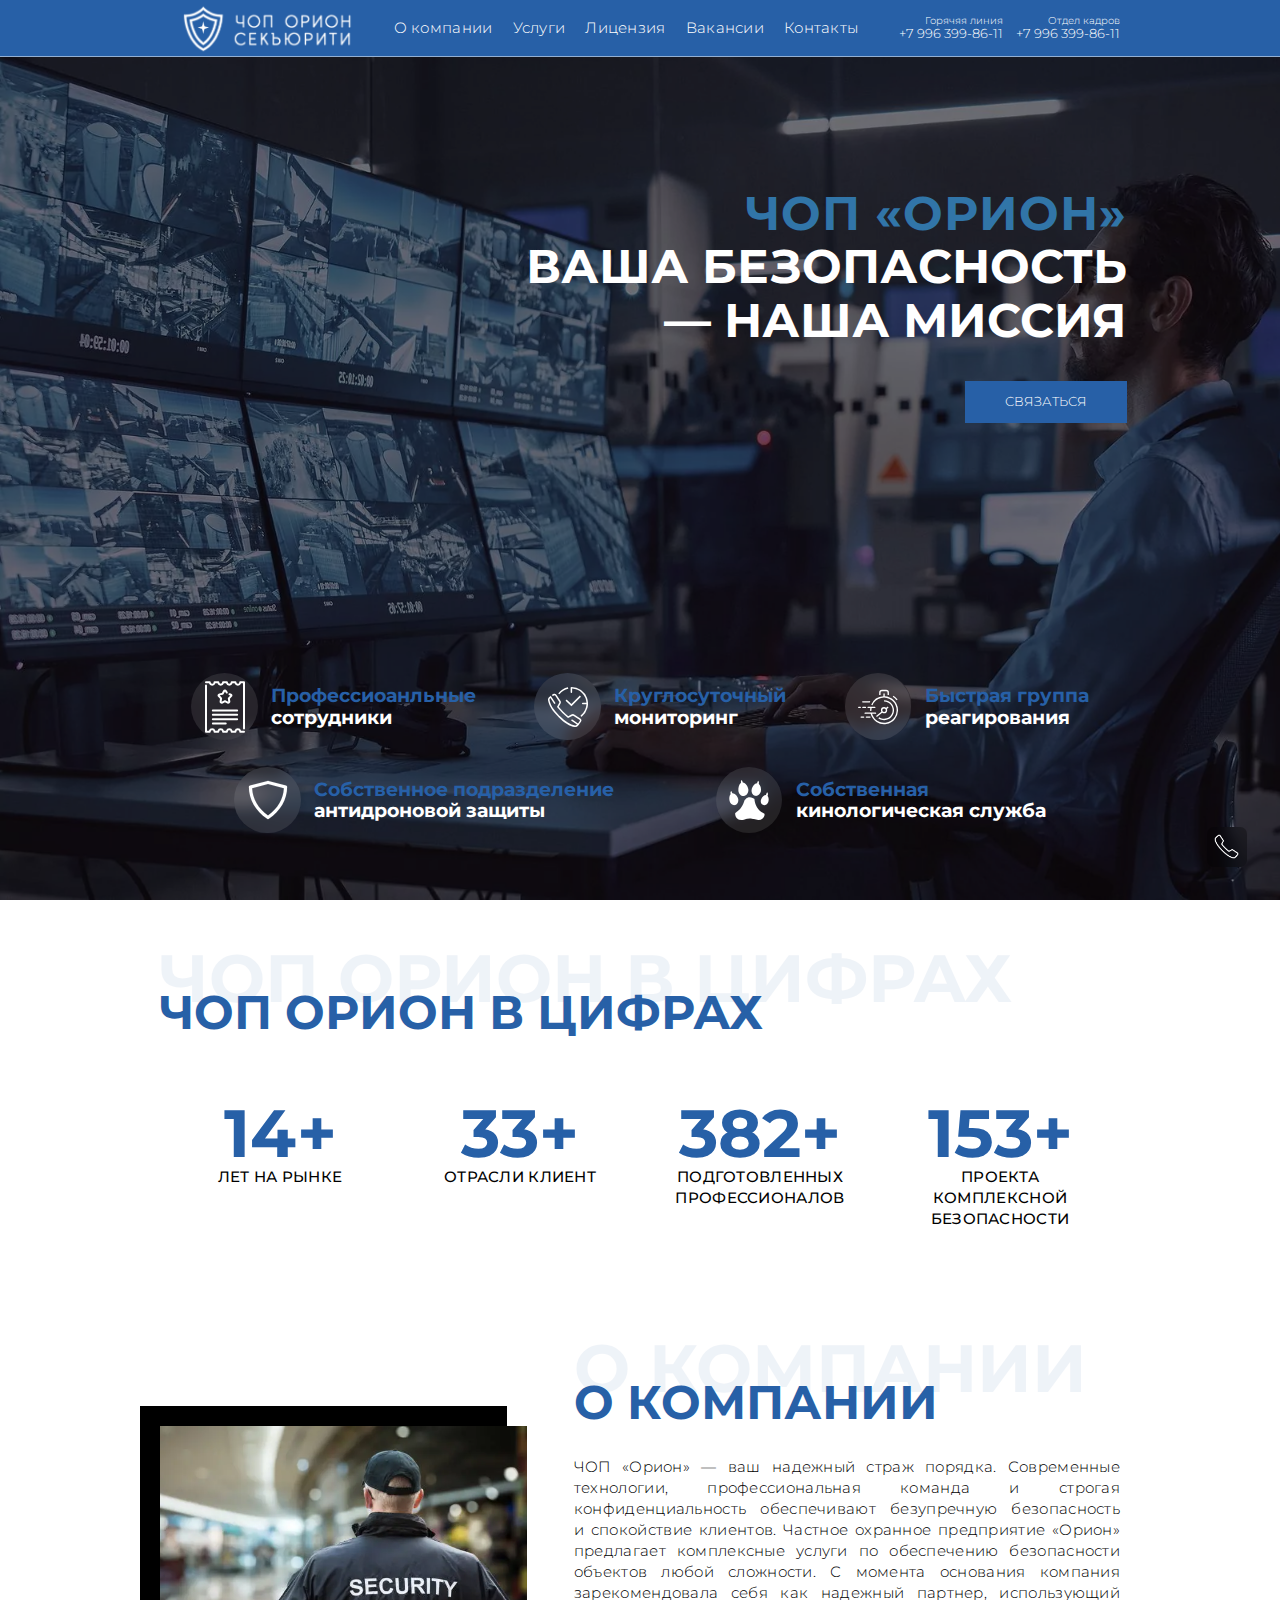
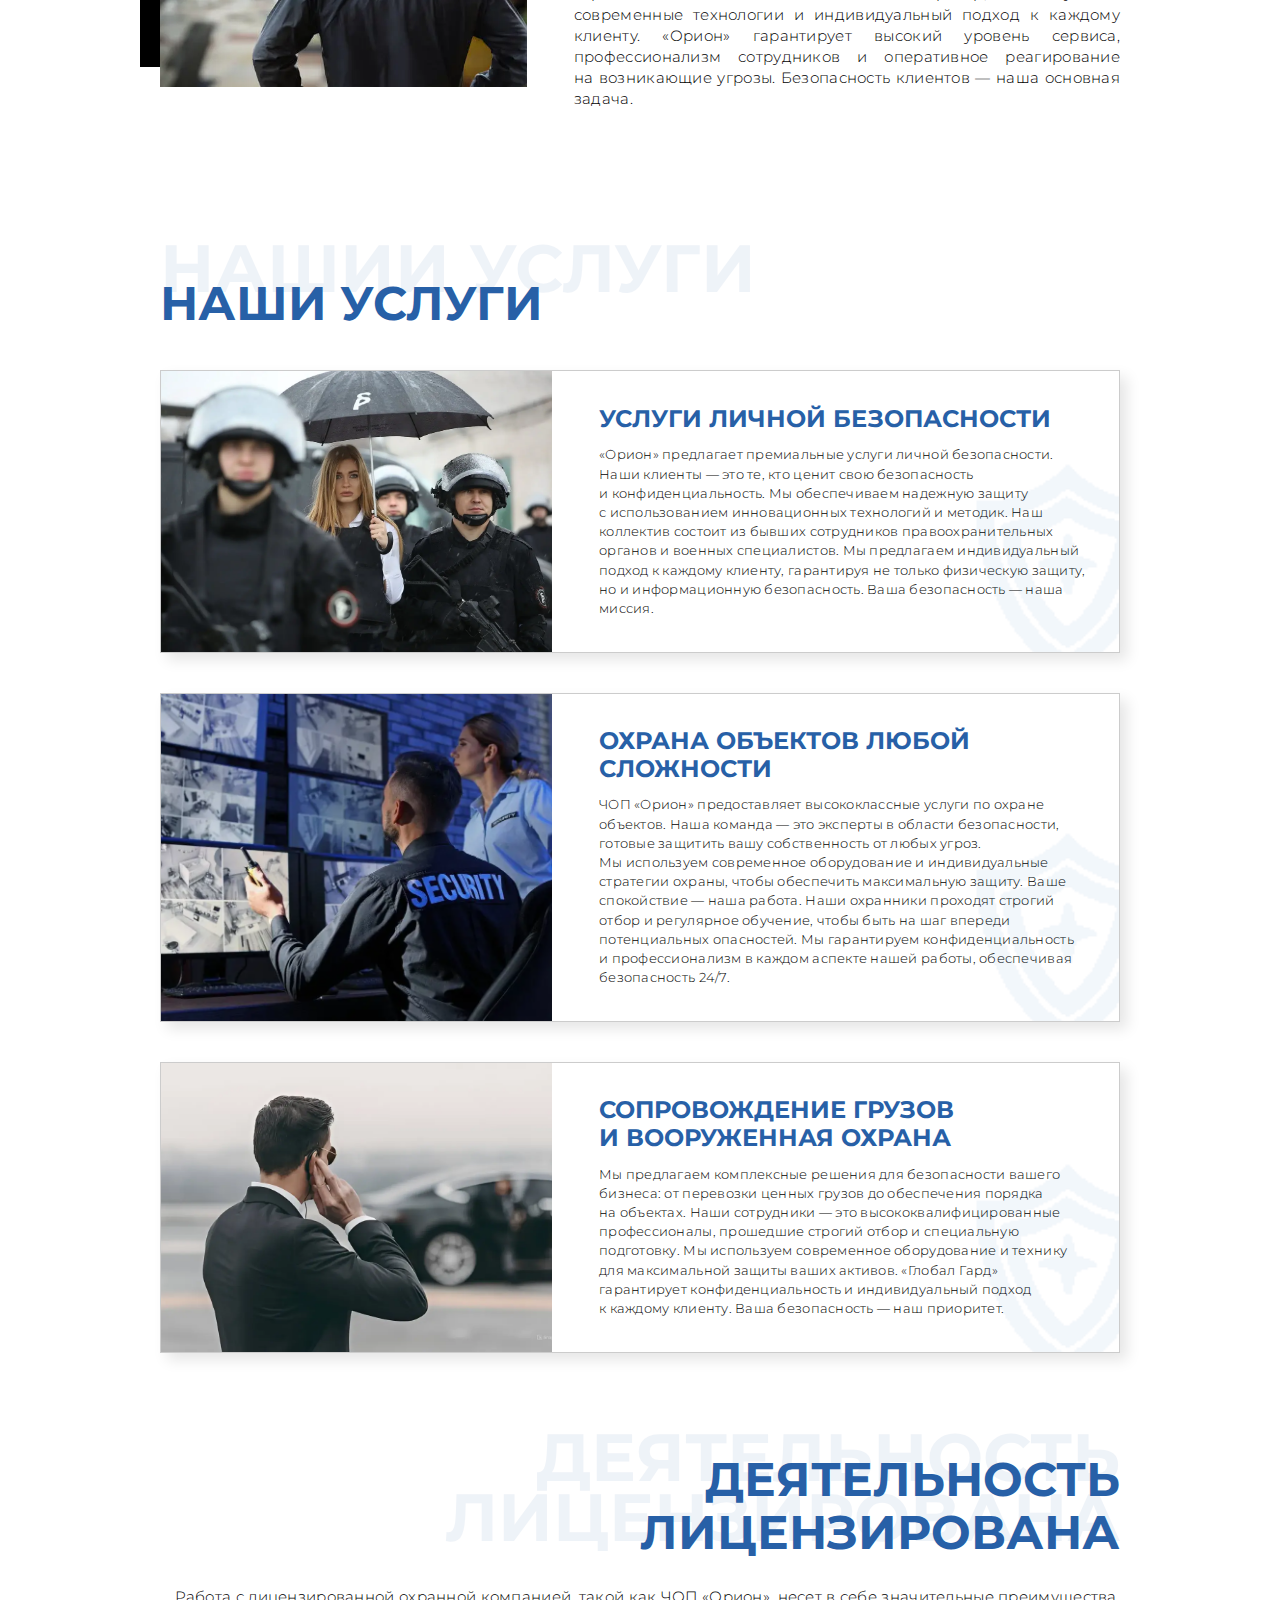
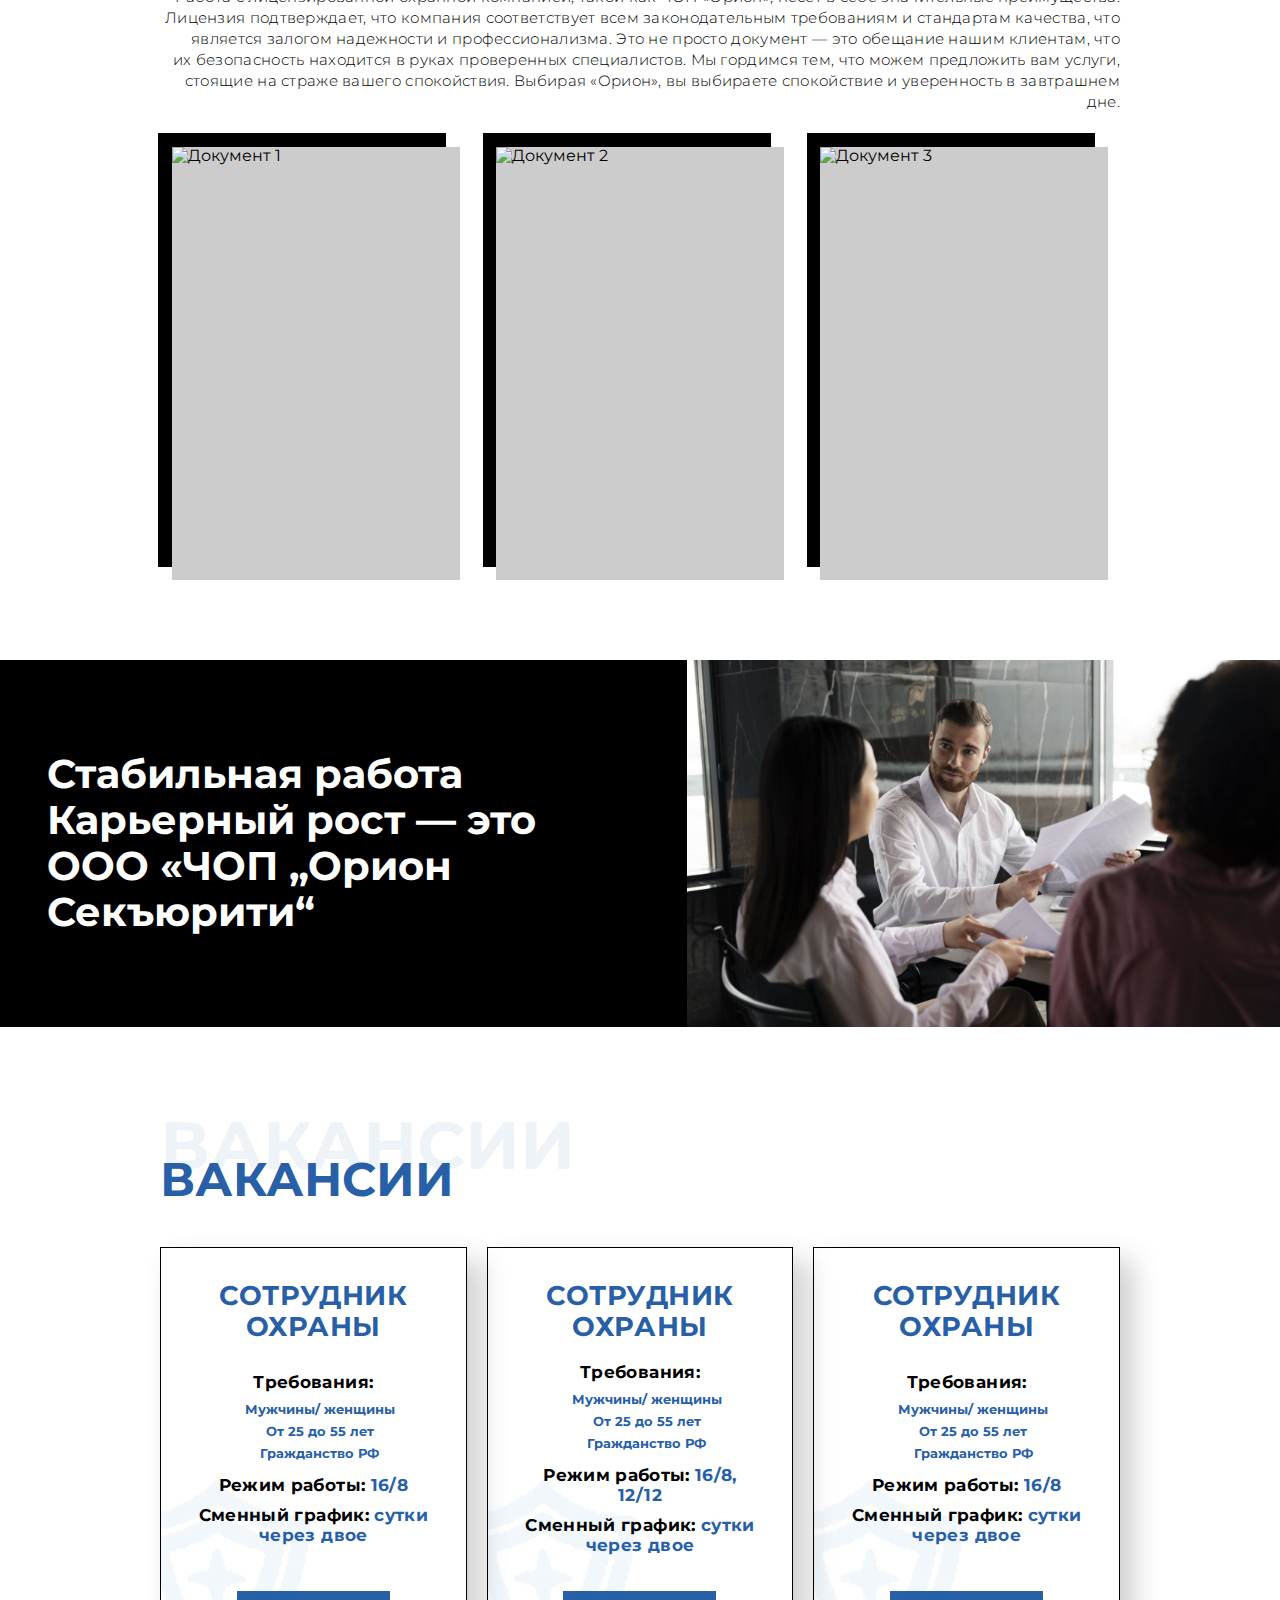
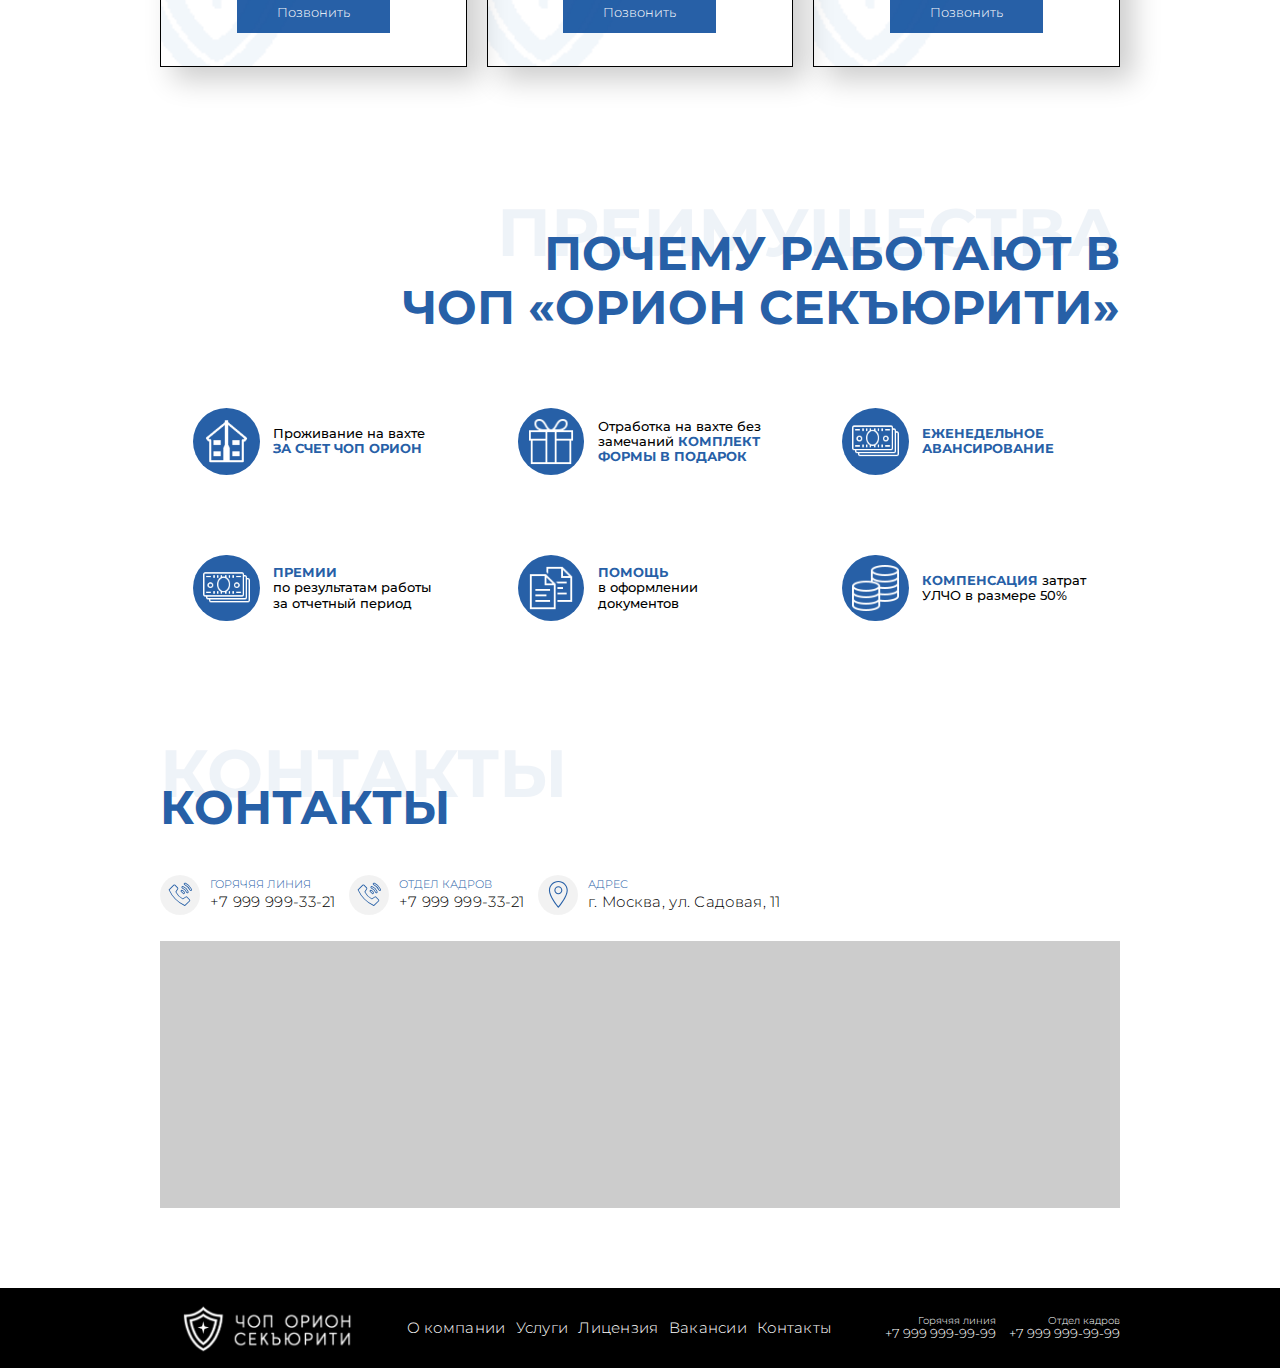
==== commit f9d9d37c: "added response" ====
--- a/docs/index.html
+++ b/docs/index.html
@@ -54,6 +54,44 @@
               +7 996 399-86-11
           </a>
       </div>
+      <div class="header__burger">
+        <div class="line"></div>
+      </div>
+
+      <div class="menu">
+  <div class="menu__body">
+    <nav class="nav menu__nav">
+      <ul class="list-reset nav__list">
+        <li class="nav__item">
+          <a href="#about" class="nav__link">О компании</a>
+        </li>
+        <li class="nav__item">
+            <a href="#services" class="nav__link">Услуги</a>
+        </li>
+        <li class="nav__item">
+            <a href="#licence" class="nav__link">Лицензия</a>
+        </li>
+        <li class="nav__item">
+            <a href="#offers" class="nav__link">Вакансии</a>
+        </li>
+        <li class="nav__item">
+            <a href="#contacts" class="nav__link">Контакты</a>
+        </li>
+      </ul>
+    </nav>
+    <div class="menu__links">
+      <a href="#" class="header__tel" data-capture="Горячяя линия">
+        <span>Горячяя линия</span>
+        +7 996 399-86-11
+      </a>
+      <a href="#" class="header__tel">
+          <span>Отдел кадров</span>
+          +7 996 399-86-11
+      </a>
+    </div>
+  </div>
+</div>
+
   </div>
 </header>
 
@@ -504,7 +542,7 @@
         </li>
       </ul>
     </div>
-    <div class="header__links">
+    <div class="header__links footer__links">
       <a href="tel:+7(999)999-99-99" class="header__tel">
         <span>Горячяя линия</span>
         +7 999 999-99-99
--- a/docs/css/main.css
+++ b/docs/css/main.css
@@ -43,6 +43,16 @@
 
 html {
   font-size: 0.5208333333vw;
+}
+@media (max-width: 1279px) {
+  html {
+    font-size: 0.78125vw;
+  }
+}
+@media (max-width: 576px) {
+  html {
+    font-size: 2.5641025641vw;
+  }
 }
 
 .page__body {
@@ -112,6 +122,11 @@
   padding: 0 var(--container-offset);
   max-width: var(--container-width);
 }
+@media (max-width: 1279px) {
+  .container {
+    max-width: 100%;
+  }
+}
 
 .centered {
   text-align: center;
@@ -147,6 +162,20 @@
   -webkit-box-align: end;
   -ms-flex-align: end;
   align-items: flex-end;
+}
+@media (max-width: 1279px) {
+  .title2 {
+    font-size: 4.5rem;
+    min-height: 9rem;
+    margin-bottom: 4rem;
+  }
+}
+@media (max-width: 576px) {
+  .title2 {
+    font-size: 2.6rem;
+    min-height: 6rem;
+    margin-bottom: 2.5rem;
+  }
 }
 .title2::before {
   content: attr(data-title);
@@ -159,6 +188,16 @@
   color: currentColor;
   white-space: nowrap;
 }
+@media (max-width: 1279px) {
+  .title2::before {
+    font-size: 7rem;
+  }
+}
+@media (max-width: 576px) {
+  .title2::before {
+    font-size: 4rem;
+  }
+}
 
 .desc {
   margin: 0;
@@ -168,6 +207,11 @@
   line-height: 144%;
   font-weight: 300;
   letter-spacing: 0.02em;
+}
+@media (max-width: 576px) {
+  .desc {
+    font-size: 1.6rem;
+  }
 }
 
 .btn {
@@ -194,6 +238,18 @@
     background-color: #327ad3;
   }
 }
+@media (max-width: 1279px) {
+  .btn {
+    padding: 2rem 4rem;
+    font-size: 1.6rem;
+  }
+}
+@media (max-width: 576px) {
+  .btn {
+    padding-top: 1.3rem;
+    padding-bottom: 1.3rem;
+  }
+}
 
 .site-tel {
   position: fixed;
@@ -207,6 +263,11 @@
   -webkit-box-sizing: content-box;
   box-sizing: content-box;
 }
+@media (max-width: 576px) {
+  .site-tel {
+    display: none;
+  }
+}
 .site-tel__close {
   position: absolute;
   right: 1rem;
@@ -262,10 +323,84 @@
   -ms-flex-pack: justify;
   justify-content: space-between;
 }
+.header__burger {
+  display: none;
+  -webkit-box-align: center;
+  -ms-flex-align: center;
+  align-items: center;
+  -webkit-box-pack: center;
+  -ms-flex-pack: center;
+  justify-content: center;
+  width: 3rem;
+  height: 2rem;
+  position: relative;
+  z-index: 101;
+}
+.header__burger .line {
+  width: 100%;
+  height: 0.2rem;
+  background-color: #fff;
+}
+.header__burger .line::before, .header__burger .line::after {
+  content: "";
+  position: absolute;
+  width: 100%;
+  height: 0.2rem;
+  background-color: #fff;
+  left: 0;
+  -webkit-transition: opacity 0.3s ease-out, -webkit-transform 0.3s ease-out;
+  transition: opacity 0.3s ease-out, -webkit-transform 0.3s ease-out;
+  transition: transform 0.3s ease-out, opacity 0.3s ease-out;
+  transition: transform 0.3s ease-out, opacity 0.3s ease-out, -webkit-transform 0.3s ease-out;
+}
+.header__burger .line::before {
+  top: 0;
+}
+.header__burger .line::after {
+  bottom: 0;
+}
+.header__burger.active .line {
+  -webkit-transform: rotate(-45deg);
+  -ms-transform: rotate(-45deg);
+  transform: rotate(-45deg);
+}
+.header__burger.active .line::after {
+  opacity: 0;
+}
+.header__burger.active .line:before {
+  -webkit-transform: rotate(90deg);
+  -ms-transform: rotate(90deg);
+  transform: rotate(90deg);
+}
+@media (max-width: 576px) {
+  .header__burger {
+    display: -webkit-box;
+    display: -ms-flexbox;
+    display: flex;
+  }
+}
+@media (max-width: 576px) {
+  .header__nav {
+    display: none;
+  }
+}
 .header__logo {
   width: 32rem;
   height: 8rem;
   margin-right: 2rem;
+  position: relative;
+  z-index: 100;
+}
+@media (max-width: 1279px) {
+  .header__logo {
+    width: 25rem;
+    height: 6rem;
+  }
+}
+@media (max-width: 576px) {
+  .header__logo {
+    width: 15rem;
+  }
 }
 .header__logo img {
   width: 100%;
@@ -279,6 +414,11 @@
   display: flex;
   margin-left: 5rem;
   gap: 2rem;
+}
+@media (max-width: 1279px) {
+  .header__links {
+    display: none;
+  }
 }
 .header__tel {
   display: -webkit-box;
@@ -293,9 +433,19 @@
   font-weight: 300;
   text-decoration: none;
 }
+@media (max-width: 1279px) {
+  .header__tel {
+    font-size: 1.8rem;
+  }
+}
 .header__tel span {
   font-size: 1.5rem;
   text-align: right;
+}
+@media (max-width: 1279px) {
+  .header__tel span {
+    font-size: 1.4rem;
+  }
 }
 .header__bottom {
   border-bottom: 1px solid rgba(255, 255, 255, 0.5);
@@ -362,6 +512,18 @@
   z-index: 4;
   overflow: hidden;
 }
+@media (max-width: 1279px) {
+  .hero__container {
+    height: auto;
+    padding-top: 15rem;
+  }
+}
+@media (max-width: 1279px) {
+  .hero__container {
+    background-position: 50%;
+    padding-top: 10rem;
+  }
+}
 .hero__container::before {
   content: "";
   position: absolute;
@@ -377,9 +539,19 @@
   width: 100%;
   text-align: right;
   text-transform: uppercase;
-  padding: 2rem 0;
   color: #000;
-  padding: 0 calc((100% - var(--container-width) + (var(--container-offset))) / 2);
+  padding: 2rem calc((100% - var(--container-width) + (var(--container-offset))) / 2);
+}
+@media (max-width: 1279px) {
+  .hero__content {
+    padding: 2rem;
+    margin-bottom: 4rem;
+  }
+}
+@media (max-width: 576px) {
+  .hero__content {
+    text-align: left;
+  }
 }
 .hero__title {
   margin: 0;
@@ -388,6 +560,17 @@
   font-weight: 700;
   letter-spacing: 0.02em;
 }
+@media (max-width: 1279px) {
+  .hero__title {
+    font-size: 5rem;
+  }
+}
+@media (max-width: 576px) {
+  .hero__title {
+    font-size: 3.2rem;
+    text-align: left;
+  }
+}
 .hero__desc {
   margin: 0;
   margin-bottom: 5rem;
@@ -400,6 +583,18 @@
   margin-bottom: 6rem;
   text-transform: initial;
 }
+@media (max-width: 1279px) {
+  .hero__desc {
+    font-size: 5rem;
+    margin-bottom: 3rem;
+  }
+}
+@media (max-width: 576px) {
+  .hero__desc {
+    font-size: 3.2rem;
+    text-align: left;
+  }
+}
 .hero__ben {
   display: -webkit-box;
   display: -ms-flexbox;
@@ -413,6 +608,11 @@
   font-size: 2.8rem;
   font-weight: 700;
   color: #fff;
+}
+@media (max-width: 1279px) {
+  .hero__capture {
+    font-size: 2.2rem;
+  }
 }
 .hero__capture span {
   display: block;
@@ -434,6 +634,18 @@
   gap: 4rem;
   -ms-flex-wrap: wrap;
   flex-wrap: wrap;
+}
+@media (max-width: 1279px) {
+  .hero__benefits {
+    gap: 2rem;
+  }
+}
+@media (max-width: 576px) {
+  .hero__benefits {
+    -webkit-box-pack: start;
+    -ms-flex-pack: start;
+    justify-content: flex-start;
+  }
 }
 .hero__icon {
   padding: 2rem;
@@ -455,6 +667,19 @@
   backdrop-filter: blur(1rem);
   background-color: rgba(255, 255, 255, 0.1);
 }
+@media (max-width: 1279px) {
+  .hero__icon {
+    width: 8rem;
+    height: 8rem;
+  }
+}
+@media (max-width: 576px) {
+  .hero__icon {
+    width: 6rem;
+    height: 6rem;
+    padding: 1.3rem;
+  }
+}
 .hero__icon svg {
   fill: #fff !important;
 }
@@ -499,18 +724,44 @@
   font-weight: 300;
   letter-spacing: 0.02em;
 }
+@media (max-width: 1279px) {
+  .nav__link {
+    font-size: 1.8rem;
+  }
+}
 
 .about {
   padding: 12rem 0;
   padding-bottom: 0;
 }
+@media (max-width: 1279px) {
+  .about {
+    padding: 6rem 0;
+  }
+}
+@media (max-width: 576px) {
+  .about {
+    padding: 4.5rem 0;
+    padding-bottom: 2rem;
+  }
+}
 .about__title {
   margin-bottom: 4rem;
   text-align: right;
 }
+@media (max-width: 576px) {
+  .about__title {
+    margin-bottom: 2.5rem;
+  }
+}
 .about__desc {
   margin-bottom: 6rem;
   text-align: justify;
+}
+@media (max-width: 576px) {
+  .about__desc {
+    margin-bottom: 0;
+  }
 }
 .about__container {
   display: -ms-grid;
@@ -519,9 +770,26 @@
   grid-template-columns: repeat(12, 1fr);
   gap: 5rem;
 }
+@media (max-width: 576px) {
+  .about__container {
+    display: -webkit-box;
+    display: -ms-flexbox;
+    display: flex;
+    -webkit-box-orient: vertical;
+    -webkit-box-direction: reverse;
+    -ms-flex-direction: column-reverse;
+    flex-direction: column-reverse;
+    gap: 6rem;
+  }
+}
 .about__map {
   height: 40rem;
   background-color: #ccc;
+}
+@media (max-width: 576px) {
+  .about__map {
+    height: 28rem;
+  }
 }
 .about__images {
   -ms-grid-column-span: 5;
@@ -541,6 +809,11 @@
   justify-content: center;
   padding-top: 5rem;
 }
+@media (max-width: 576px) {
+  .about__images {
+    padding: 0;
+  }
+}
 .about__content {
   -ms-grid-column-span: 7;
   grid-column: 7 span;
@@ -564,6 +837,13 @@
   -o-object-position: right;
   object-position: right;
 }
+@media (max-width: 576px) {
+  .about__img img {
+    -webkit-transform: translateX(2rem);
+    -ms-transform: translateX(2rem);
+    transform: translateX(2rem);
+  }
+}
 .about__contacts {
   margin-bottom: 4rem;
 }
@@ -579,7 +859,21 @@
   -webkit-box-align: center;
   -ms-flex-align: center;
   align-items: center;
-  gap: 20px;
+  gap: 2rem;
+}
+@media (max-width: 576px) {
+  .about-contacts {
+    -webkit-box-orient: vertical;
+    -webkit-box-direction: normal;
+    -ms-flex-direction: column;
+    flex-direction: column;
+    -webkit-box-pack: start;
+    -ms-flex-pack: start;
+    justify-content: flex-start;
+    -webkit-box-align: start;
+    -ms-flex-align: start;
+    align-items: flex-start;
+  }
 }
 
 .about-info__row {
@@ -611,27 +905,55 @@
   font-weight: 300;
   text-transform: uppercase;
   color: var(--text-color);
+  line-height: 144%;
 }
 .about-info__tel {
   font-size: 2.2rem;
   font-weight: 300;
   white-space: nowrap;
+  line-height: 144%;
   letter-spacing: 0.02em;
+}
+@media (max-width: 576px) {
+  .about-info__tel {
+    font-size: 1.8rem;
+  }
 }
 .about-info__address {
   font-size: 2.2rem;
   font-weight: 300;
   letter-spacing: 0.02em;
+  line-height: 144%;
+}
+@media (max-width: 576px) {
+  .about-info__address {
+    font-size: 1.8rem;
+  }
 }
 
 .benefits {
   padding: 6rem 0;
   padding-bottom: 0;
 }
+@media (max-width: 576px) {
+  .benefits__title::before {
+    white-space: inherit;
+    bottom: 0;
+    top: unset;
+  }
+}
 .benefits__container {
   display: -webkit-box;
   display: -ms-flexbox;
   display: flex;
+}
+@media (max-width: 576px) {
+  .benefits__container {
+    -webkit-box-orient: vertical;
+    -webkit-box-direction: normal;
+    -ms-flex-direction: column;
+    flex-direction: column;
+  }
 }
 .benefits__item {
   padding: 3rem 2rem;
@@ -652,6 +974,16 @@
   -ms-flex-align: center;
   align-items: center;
 }
+@media (max-width: 1279px) {
+  .benefits__item {
+    padding: 2rem 1.5rem;
+  }
+}
+@media (max-width: 576px) {
+  .benefits__item {
+    padding: 1rem;
+  }
+}
 .benefits__capture {
   display: block;
   font-size: 10rem;
@@ -660,17 +992,37 @@
   line-height: 1;
   color: var(--text-color);
 }
+@media (max-width: 1279px) {
+  .benefits__capture {
+    font-size: 8rem;
+  }
+}
+@media (max-width: 576px) {
+  .benefits__capture {
+    font-size: 5rem;
+  }
+}
 .benefits__value {
   font-size: 2.2rem;
-  font-weight: 700;
+  font-weight: 500;
   text-transform: uppercase;
   letter-spacing: 0.02em;
   line-height: 144%;
   text-align: center;
 }
+@media (max-width: 1279px) {
+  .benefits__value {
+    font-size: 1.8rem;
+  }
+}
 
 .services {
   padding-top: 12rem;
+}
+@media (max-width: 1279px) {
+  .services {
+    padding-top: 6rem;
+  }
 }
 
 .service {
@@ -684,6 +1036,11 @@
   gap: 2rem;
   position: relative;
   overflow: hidden;
+}
+@media (max-width: 576px) {
+  .service {
+    display: block;
+  }
 }
 .service::after {
   content: "";
@@ -718,6 +1075,11 @@
   grid-column: 7 span;
   padding: 5rem;
 }
+@media (max-width: 576px) {
+  .service__content {
+    padding: 1rem;
+  }
+}
 .service__title {
   display: block;
   margin: 0;
@@ -727,6 +1089,11 @@
   font-weight: 700;
   text-transform: uppercase;
 }
+@media (max-width: 576px) {
+  .service__title {
+    font-size: 2.2rem;
+  }
+}
 .service__desc {
   margin: 0;
   font-size: 2rem;
@@ -734,10 +1101,21 @@
   font-weight: 300;
   letter-spacing: 0.02em;
 }
+@media (max-width: 576px) {
+  .service__desc {
+    font-size: 1.6rem;
+  }
+}
 
 .licence {
   padding-top: 15rem;
   margin-bottom: 12rem;
+}
+@media (max-width: 576px) {
+  .licence {
+    padding-top: 10rem;
+    padding-bottom: 4rem;
+  }
 }
 .licence__title {
   margin-bottom: 4rem;
@@ -752,16 +1130,48 @@
   bottom: 2rem;
   line-height: 0.9;
 }
+@media (max-width: 576px) {
+  .licence__title::before {
+    font-size: 3.6rem;
+    bottom: 4rem;
+  }
+}
+@media (max-width: 576px) {
+  .licence__title {
+    -webkit-box-pack: start;
+    -ms-flex-pack: start;
+    justify-content: flex-start;
+    text-align: left;
+  }
+}
 .licence__desc {
   margin-bottom: 5rem;
   text-align: right;
 }
+@media (max-width: 576px) {
+  .licence__desc {
+    text-align: left;
+  }
+}
 .licence__slider {
   display: -webkit-box;
   display: -ms-flexbox;
   display: flex;
   -ms-flex-pack: distribute;
   justify-content: space-around;
+  gap: 2rem;
+}
+@media (max-width: 576px) {
+  .licence__slider {
+    -webkit-box-orient: vertical;
+    -webkit-box-direction: normal;
+    -ms-flex-direction: column;
+    flex-direction: column;
+    -webkit-box-pack: start;
+    -ms-flex-pack: start;
+    justify-content: flex-start;
+    gap: 4rem;
+  }
 }
 .licence__doc {
   background-color: #ccc;
@@ -770,6 +1180,17 @@
   max-width: 45%;
   position: relative;
 }
+@media (max-width: 1279px) {
+  .licence__doc {
+    height: 50rem;
+  }
+}
+@media (max-width: 576px) {
+  .licence__doc {
+    width: 100%;
+    max-width: unset;
+  }
+}
 .licence__doc img {
   width: 100%;
   height: 100%;
@@ -788,16 +1209,51 @@
 .job {
   margin: 6rem 0 12rem;
 }
+@media (max-width: 1279px) {
+  .job {
+    margin: 0;
+    padding-top: 6rem;
+    padding-bottom: 6rem;
+  }
+}
+@media (max-width: 576px) {
+  .job {
+    padding-top: 0rem;
+    padding-bottom: 4rem;
+  }
+}
 
 .job-banner {
   display: -webkit-box;
   display: -ms-flexbox;
   display: flex;
+  -webkit-box-align: center;
+  -ms-flex-align: center;
+  align-items: center;
   background-color: #000;
 }
+@media (max-width: 576px) {
+  .job-banner {
+    -webkit-box-orient: vertical;
+    -webkit-box-direction: normal;
+    -ms-flex-direction: column;
+    flex-direction: column;
+  }
+}
 .job-banner__title {
+  margin: 0;
   font-size: 6rem;
   color: #fff;
+}
+@media (max-width: 1279px) {
+  .job-banner__title {
+    font-size: 5rem;
+  }
+}
+@media (max-width: 576px) {
+  .job-banner__title {
+    font-size: 3rem;
+  }
 }
 .job-banner__content {
   -webkit-box-flex: 1;
@@ -811,6 +1267,16 @@
   -ms-flex-align: center;
   align-items: center;
   height: 100%;
+}
+@media (max-width: 1279px) {
+  .job-banner__content {
+    padding: 3rem 5rem;
+  }
+}
+@media (max-width: 576px) {
+  .job-banner__content {
+    padding: 4rem 2rem;
+  }
 }
 .job-banner__image {
   -webkit-box-flex: 1;
@@ -832,6 +1298,18 @@
   -ms-grid-columns: (1fr)[3];
   grid-template-columns: repeat(3, 1fr);
   gap: 3rem;
+}
+@media (max-width: 1279px) {
+  .job-offers__items {
+    -ms-grid-columns: (1fr)[2];
+    grid-template-columns: repeat(2, 1fr);
+  }
+}
+@media (max-width: 576px) {
+  .job-offers__items {
+    -ms-grid-columns: 1fr;
+    grid-template-columns: 1fr;
+  }
 }
 
 .job-item {
@@ -856,7 +1334,7 @@
 .job-item::after {
   content: "";
   position: absolute;
-  right: 0;
+  left: 0;
   bottom: 0;
   width: 40rem;
   height: 40rem;
@@ -864,9 +1342,9 @@
   background-size: cover;
   background-repeat: no-repeat;
   background-position: center;
-  -webkit-transform: translate(30%, 20%);
-  -ms-transform: translate(30%, 20%);
-  transform: translate(30%, 20%);
+  -webkit-transform: translate(-30%, 20%);
+  -ms-transform: translate(-30%, 20%);
+  transform: translate(-30%, 20%);
   opacity: 0.05;
 }
 .job-item__title {
@@ -876,15 +1354,29 @@
   font-size: 4rem;
   text-transform: uppercase;
   color: var(--text-color);
+  letter-spacing: 0.02em;
+}
+@media (max-width: 576px) {
+  .job-item__title {
+    font-size: 3rem;
+    margin-bottom: 2rem;
+  }
 }
 .job-item__capture {
   display: block;
   margin-bottom: 1.5rem;
   font-weight: 700;
   font-size: 2.6rem;
+  letter-spacing: 0.02em;
 }
 .job-item__capture span {
   color: var(--text-color);
+}
+@media (max-width: 576px) {
+  .job-item__capture {
+    font-size: 1.8rem;
+    margin-bottom: 1rem;
+  }
 }
 .job-item__list {
   margin: 0;
@@ -893,6 +1385,11 @@
   margin-bottom: 2rem;
   list-style: none;
 }
+@media (max-width: 576px) {
+  .job-item__list {
+    margin-bottom: 1rem;
+  }
+}
 .job-item__item {
   font-size: 2rem;
   font-weight: 700;
@@ -901,6 +1398,11 @@
 .job-item__item:not(:last-child) {
   margin-bottom: 1rem;
 }
+@media (max-width: 576px) {
+  .job-item__item {
+    font-size: 1.6rem;
+  }
+}
 .job-item__bottom {
   margin-top: 4rem;
 }
@@ -908,6 +1410,12 @@
 .reason {
   padding-top: 12rem;
   margin-bottom: 12rem;
+}
+@media (max-width: 576px) {
+  .reason {
+    padding-top: 0rem;
+    margin-bottom: 6rem;
+  }
 }
 .reason__title {
   text-align: right;
@@ -915,11 +1423,27 @@
   -ms-flex-pack: end;
   justify-content: flex-end;
 }
+@media (max-width: 576px) {
+  .reason__title {
+    text-align: left;
+    -webkit-box-pack: start;
+    -ms-flex-pack: start;
+    justify-content: flex-start;
+    font-size: 2.3rem;
+  }
+}
 .reason__title::before {
   left: unset;
   right: 0;
   top: unset;
   bottom: 60%;
+}
+@media (max-width: 576px) {
+  .reason__title::before {
+    right: unset;
+    left: 0;
+    font-size: 3.6rem;
+  }
 }
 .reason__items {
   display: -ms-grid;
@@ -928,6 +1452,18 @@
   grid-template-columns: repeat(3, 1fr);
   gap: 2rem;
 }
+@media (max-width: 1279px) {
+  .reason__items {
+    -ms-grid-columns: (1fr)[2];
+    grid-template-columns: repeat(2, 1fr);
+  }
+}
+@media (max-width: 576px) {
+  .reason__items {
+    -ms-grid-columns: 1fr;
+    grid-template-columns: 1fr;
+  }
+}
 
 .reason-item {
   display: -webkit-box;
@@ -938,6 +1474,11 @@
   align-items: center;
   padding: 5rem;
   gap: 2rem;
+}
+@media (max-width: 576px) {
+  .reason-item {
+    padding: 1rem 0;
+  }
 }
 .reason-item__icon {
   -ms-flex-negative: 0;
@@ -959,6 +1500,12 @@
   justify-content: center;
   padding: 1.5rem;
 }
+@media (max-width: 576px) {
+  .reason-item__icon {
+    width: 6rem;
+    height: 6rem;
+  }
+}
 .reason-item__text {
   font-size: 2rem;
   font-weight: 500;
@@ -967,6 +1514,11 @@
   text-transform: uppercase;
   font-weight: 700;
   color: var(--text-color);
+}
+@media (max-width: 576px) {
+  .reason-item__text {
+    font-size: 1.6rem;
+  }
 }
 
 .footer {
@@ -984,15 +1536,109 @@
   -ms-flex-align: center;
   align-items: center;
 }
-.footer__links {
-  display: -webkit-box;
-  display: -ms-flexbox;
-  display: flex;
+@media (max-width: 576px) {
+  .footer__container {
+    -webkit-box-orient: vertical;
+    -webkit-box-direction: normal;
+    -ms-flex-direction: column;
+    flex-direction: column;
+    gap: 2rem;
+  }
+}
+@media (max-width: 576px) {
+  .footer__links {
+    display: -webkit-box;
+    display: -ms-flexbox;
+    display: flex;
+    -ms-flex-wrap: wrap;
+    flex-wrap: wrap;
+    margin-left: 0;
+    text-align: left;
+    -webkit-box-orient: horizontal;
+    -webkit-box-direction: normal;
+    -ms-flex-direction: row;
+    flex-direction: row;
+  }
+}
+@media (max-width: 576px) {
+  .footer__links .header__tel {
+    text-align: left;
+  }
+  .footer__links .header__tel span {
+    text-align: center;
+  }
+}
+.footer__nav .nav__list {
+  gap: 1.5rem;
+}
+@media (max-width: 576px) {
+  .footer__nav .nav__list {
+    -ms-flex-wrap: wrap;
+    flex-wrap: wrap;
+    -webkit-box-pack: center;
+    -ms-flex-pack: center;
+    justify-content: center;
+  }
+}
+
+.menu {
+  position: absolute;
+  z-index: 90;
+  left: 0;
+  top: 0;
+  width: 100%;
+  height: 100vh;
+  background-color: var(--text-color);
+  -webkit-transform: translateX(100%);
+  -ms-transform: translateX(100%);
+  transform: translateX(100%);
+  -webkit-transition: -webkit-transform 0.3s ease-out;
+  transition: -webkit-transform 0.3s ease-out;
+  transition: transform 0.3s ease-out;
+  transition: transform 0.3s ease-out, -webkit-transform 0.3s ease-out;
+  display: none;
+}
+@media (max-width: 576px) {
+  .menu {
+    display: block;
+  }
+}
+.menu.active {
+  -webkit-transform: translateX(0);
+  -ms-transform: translateX(0);
+  transform: translateX(0);
+}
+.menu__body {
+  padding: 2rem;
+  padding-top: 12vh;
+}
+.menu__nav {
+  margin-bottom: 4rem;
+}
+.menu__nav .nav__list {
   -webkit-box-orient: vertical;
   -webkit-box-direction: normal;
   -ms-flex-direction: column;
   flex-direction: column;
 }
-.footer__nav .nav__list {
-  gap: 1.5rem;
+.menu__nav .nav__link {
+  font-size: 2.6rem;
+}
+.menu__links {
+  display: -webkit-box;
+  display: -ms-flexbox;
+  display: flex;
+  -webkit-box-orient: vertical;
+  -webkit-box-direction: normal;
+  -ms-flex-direction: column;
+  flex-direction: column;
+  gap: 2rem;
+  text-align: center;
+}
+.menu__links span {
+  font-size: 2.2rem;
+  text-align: center;
+}
+.menu__links a {
+  font-size: 2.6rem;
 }/*# sourceMappingURL=main.css.map */
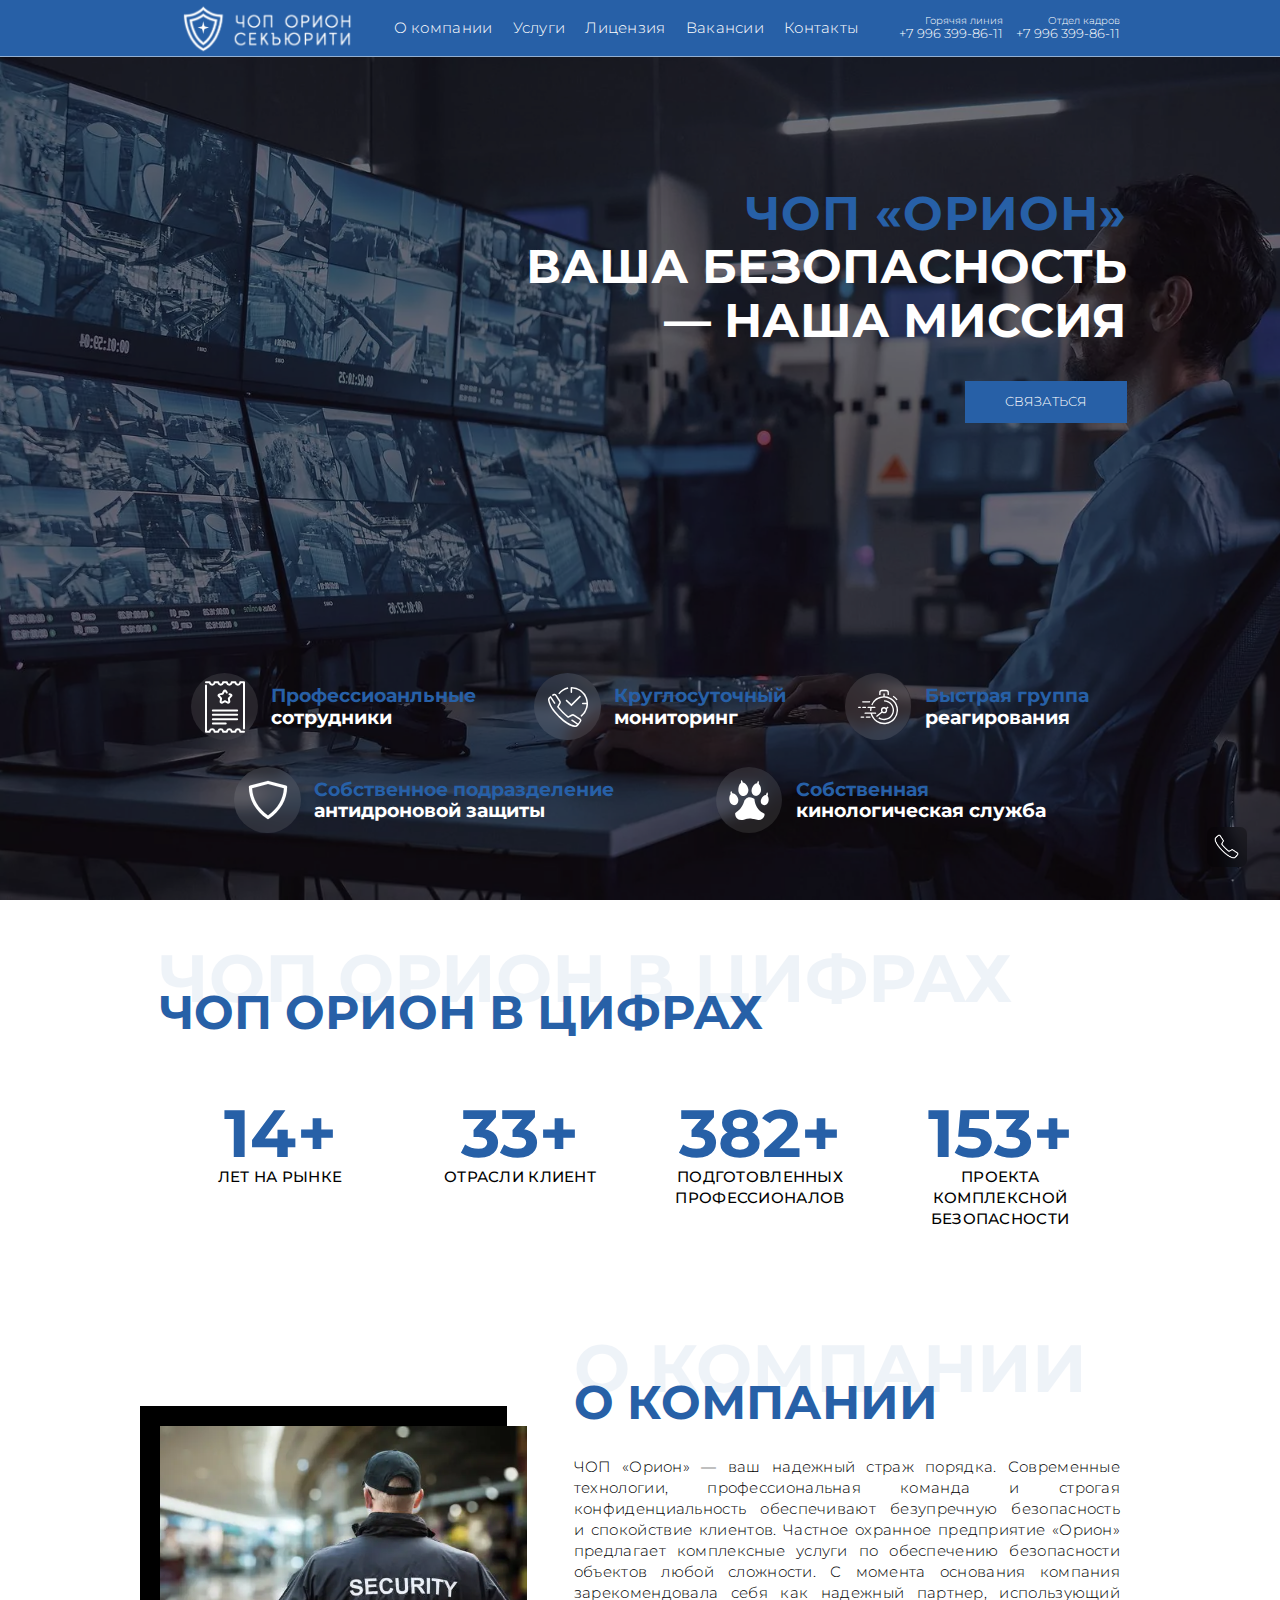
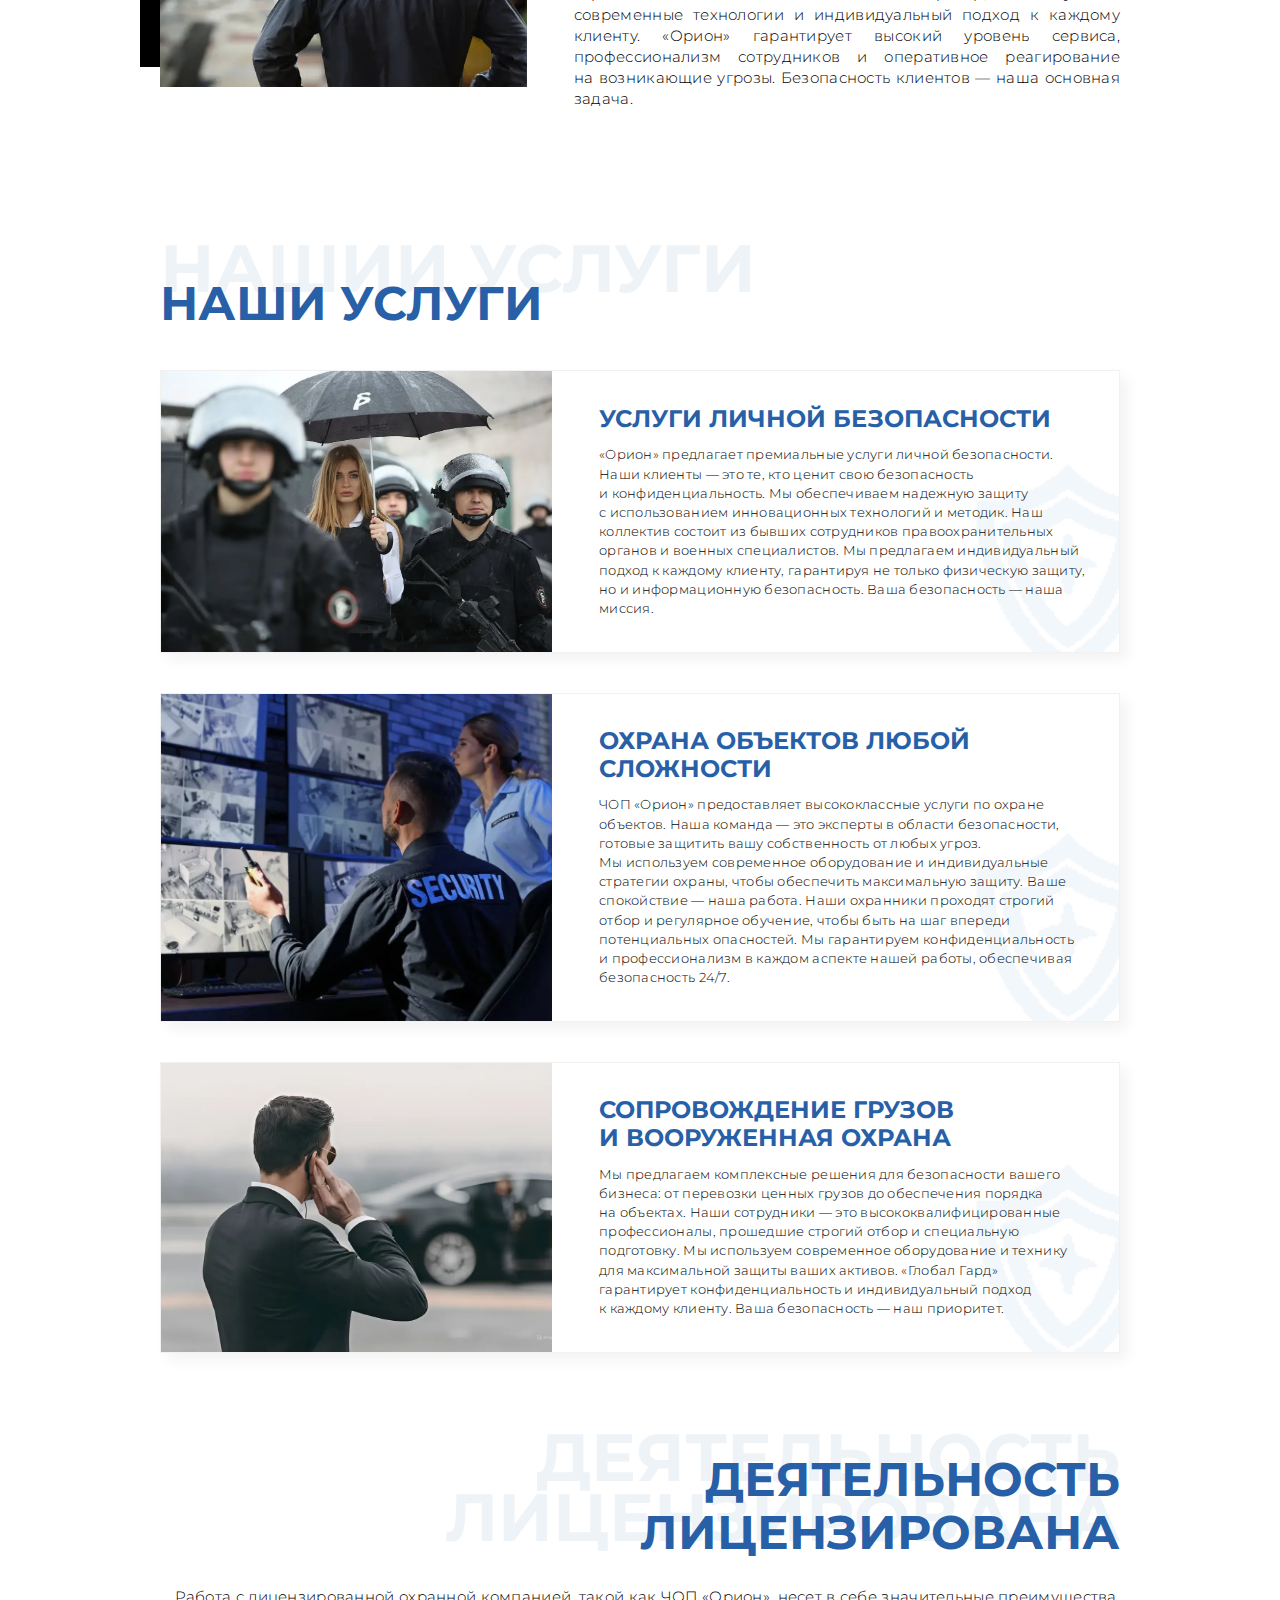
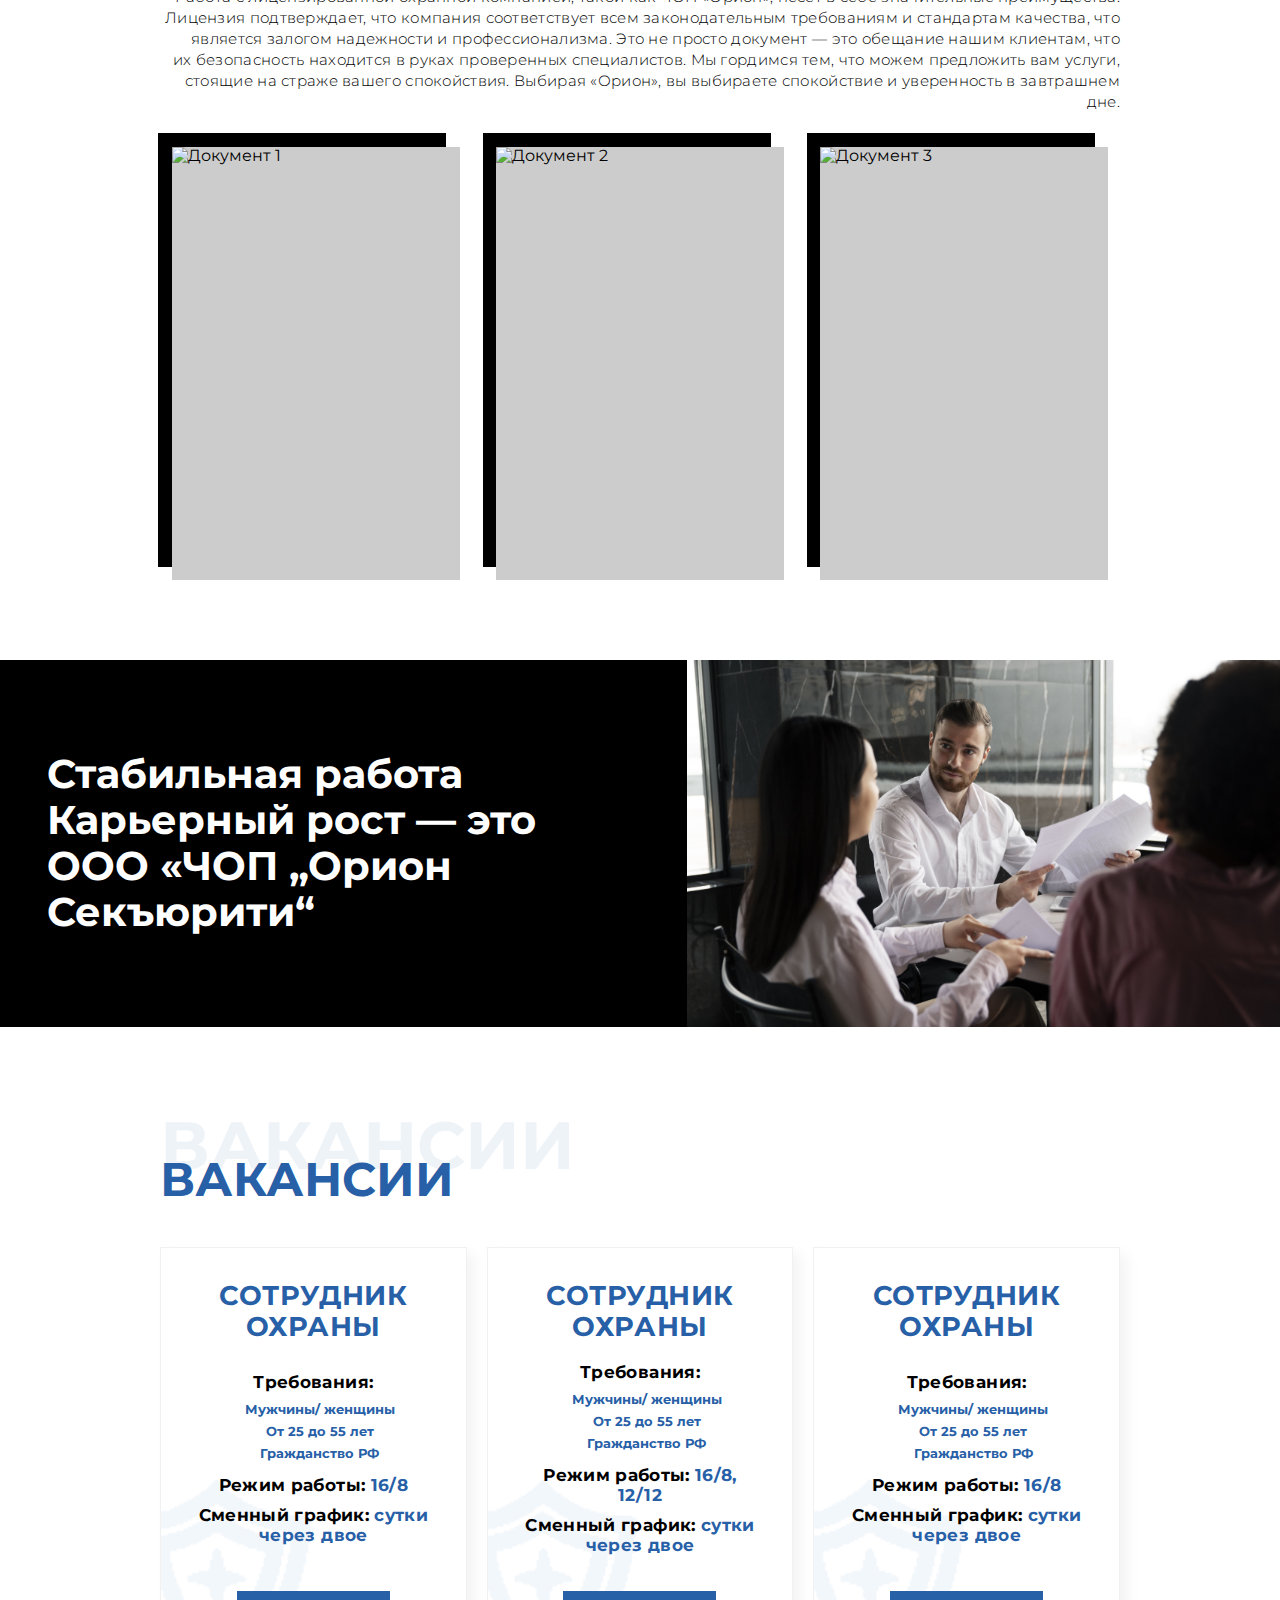
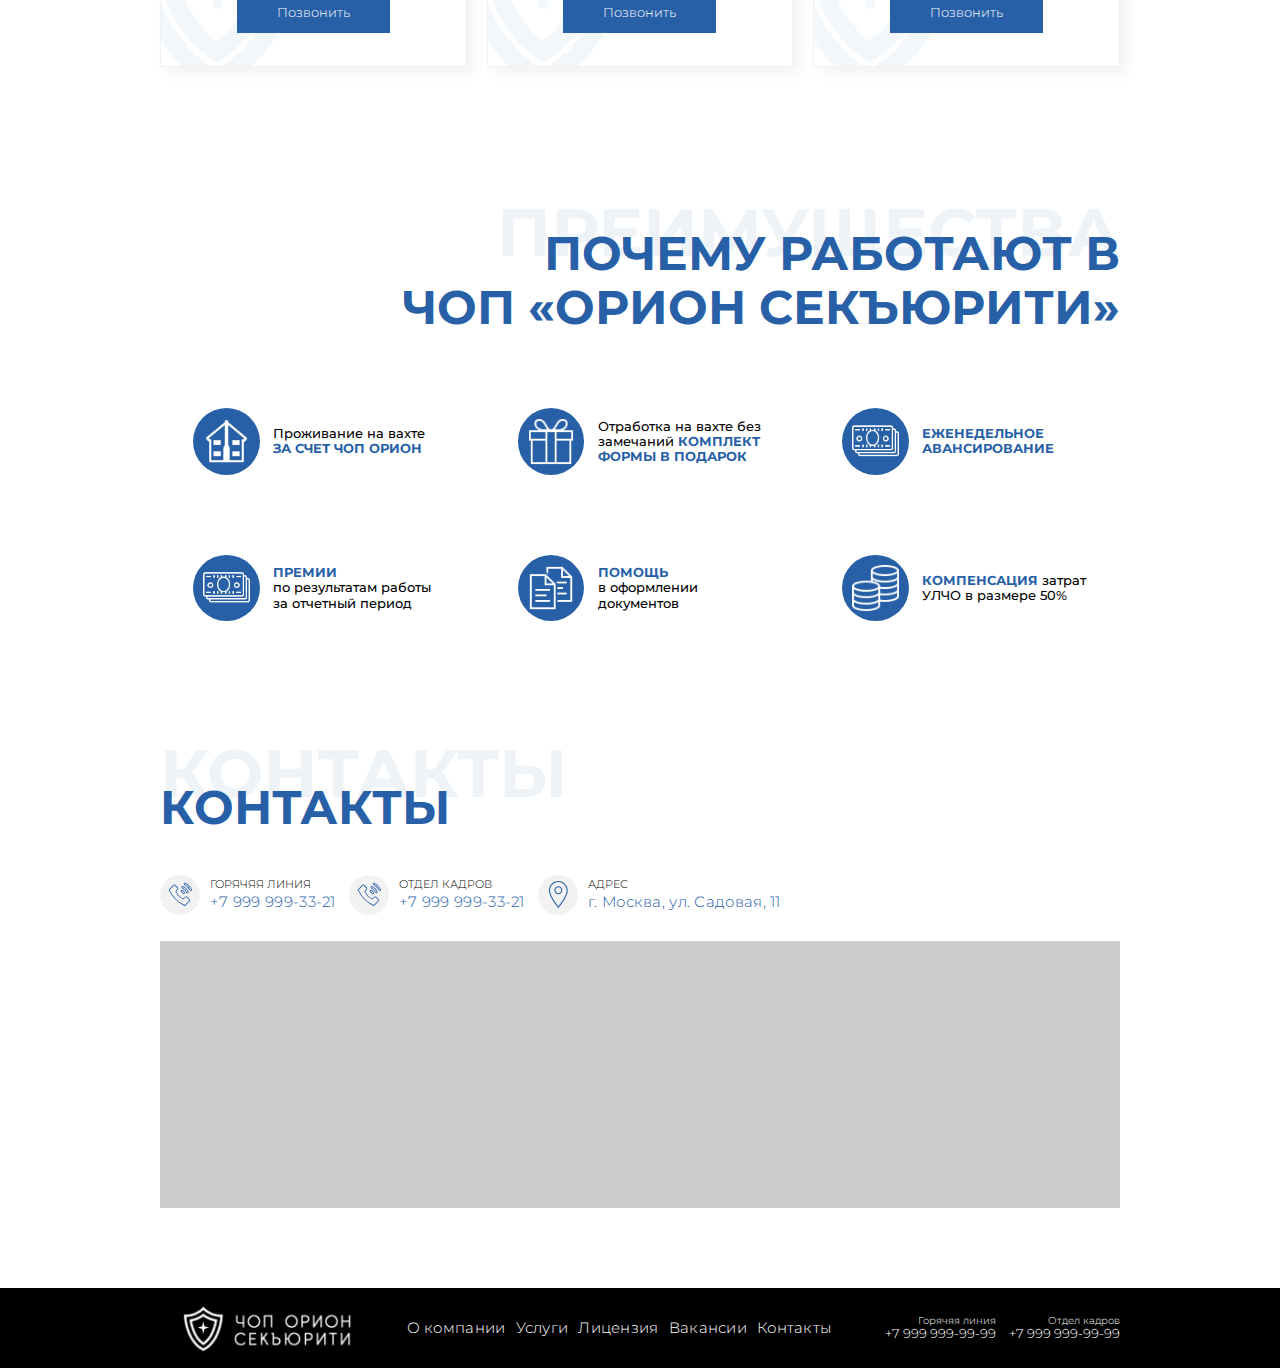
==== commit d1cb957a: "fixed some" ====
--- a/docs/index.html
+++ b/docs/index.html
@@ -349,7 +349,7 @@
               <span class="job-item__capture">Сменный график: <span>сутки через двое</span></span>
             </div>
             <div class="job-item__bottom centered">
-              <a href="tel:+7(999)3999921" class="btn job-item__btn" title="+7(999)399-99-21">Позвонить</a>
+              <a href="tel:79993999921" class="btn job-item__btn" title="+7(999)399-99-21">Позвонить</a>
             </div>
           </div>
           <div class="job-offers__item job-item">
@@ -366,7 +366,7 @@
               <span class="job-item__capture">Сменный график: <span>сутки через двое</span></span>
             </div>
             <div class="job-item__bottom centered">
-              <a href="tel:+7(999)3999921" class="btn job-item__btn" title="+7(999)399-99-21">Позвонить</a>
+              <a href="tel:79993999921" class="btn job-item__btn" title="+7(999)399-99-21">Позвонить</a>
             </div>
           </div>
           <div class="job-offers__item job-item">
@@ -383,7 +383,7 @@
               <span class="job-item__capture">Сменный график: <span>сутки через двое</span></span>
             </div>
             <div class="job-item__bottom centered">
-              <a href="tel:+7(999)3999921" class="btn job-item__btn" title="+7(999)399-99-21">Позвонить</a>
+              <a href="tel:79993999921" class="btn job-item__btn" title="+7(999)399-99-21">Позвонить</a>
             </div>
           </div>
         </div>
@@ -453,26 +453,26 @@
     <h2 class="title2 contacts__title" data-title="Контакты">Контакты</h2>
     <div class="about__contacts about-contacts">
       <div class="about-contacts__info about-info">
-        <div class="about-info__row">
-          <div class="about-info__icon">
+        <a href="tel:79999993321" class="about-info__row">
+          <span class="about-info__icon">
             <svg viewBox="0 0 64 64" xmlns="http://www.w3.org/2000/svg" xmlns:xlink="http://www.w3.org/1999/xlink"><path d="m48.328 37.823a2.96 2.96 0 0 0 -3.87-.3l-6.552 4.227a36.884 36.884 0 0 1 -15.623-15.624l4.173-6.479a2.991 2.991 0 0 0 -.245-3.943l-6.478-6.478a2.989 2.989 0 0 0 -4.219 0l-11.224 11.225a1.072 1.072 0 0 0 -.1 1.343 77.517 77.517 0 0 0 38.053 38.052 1.35 1.35 0 0 0 1.509-.273l11.054-11.053a2.991 2.991 0 0 0 0-4.221zm5.063 9.283-10.73 10.729a75.505 75.505 0 0 1 -36.461-36.464l10.731-10.73a.986.986 0 0 1 1.391 0l6.478 6.477a1.02 1.02 0 0 1 .03 1.373l-4.54 7.035a1 1 0 0 0 -.054.989 38.881 38.881 0 0 0 17.281 17.285 1 1 0 0 0 .99-.054l7.107-4.588a.987.987 0 0 1 1.3.082l6.476 6.476a.987.987 0 0 1 .001 1.39z"></path><path d="m34.435 26.817a5.273 5.273 0 0 1 2.782 2.783 2.949 2.949 0 0 0 5.421-2.324l-.616-1.433a7.261 7.261 0 0 0 -3.829-3.831l-1.435-.612a2.949 2.949 0 0 0 -2.323 5.422zm.288-3.085a.955.955 0 0 1 1.247-.5l1.434.615a5.27 5.27 0 0 1 2.78 2.781l.616 1.433a.949.949 0 0 1 -1.745.749 7.261 7.261 0 0 0 -3.832-3.832.952.952 0 0 1 -.5-1.246z"></path><path d="m36.5 17.86a18.336 18.336 0 0 1 9.671 9.671 2.949 2.949 0 1 0 5.421-2.324l-.615-1.433a20.326 20.326 0 0 0 -10.717-10.721l-1.434-.614a2.949 2.949 0 0 0 -2.326 5.421zm.289-3.085a.953.953 0 0 1 1.247-.5l1.434.614a18.341 18.341 0 0 1 9.669 9.67l.617 1.441a.949.949 0 1 1 -1.745.748 20.324 20.324 0 0 0 -10.722-10.726.951.951 0 0 1 -.498-1.247z" ></path><path d="m59.685 19.587-.585-1.162a30.361 30.361 0 0 0 -13.5-13.5l-1.162-.581a2.951 2.951 0 0 0 -3.956 1.319 2.953 2.953 0 0 0 1.318 3.956 28.358 28.358 0 0 1 12.6 12.6 2.949 2.949 0 0 0 3.955 1.318 2.947 2.947 0 0 0 1.32-3.956zm-1.737 1.619a.938.938 0 0 1 -.476.548.949.949 0 0 1 -1.272-.424 30.371 30.371 0 0 0 -13.5-13.5.949.949 0 0 1 .849-1.7l1.162.581a28.356 28.356 0 0 1 12.6 12.6l.581 1.162a.939.939 0 0 1 .056.733z"></path></svg>
-          </div>
-          <div class="about-info__col">
+          </span>
+          <span class="about-info__col">
             <span class="about-info__capture">Горячяя линия</span>
             <span class="about-info__tel">+7 999 999-33-21</span>
-          </div>
-        </div>
+          </span>
+        </a>
       </div>
       <div class="about-contacts__info about-info">
-        <div class="about-info__row">
-          <div class="about-info__icon">
+        <a href="tel:79999993321" class="about-info__row">
+          <span class="about-info__icon">
             <svg viewBox="0 0 64 64" xmlns="http://www.w3.org/2000/svg" xmlns:xlink="http://www.w3.org/1999/xlink"><path d="m48.328 37.823a2.96 2.96 0 0 0 -3.87-.3l-6.552 4.227a36.884 36.884 0 0 1 -15.623-15.624l4.173-6.479a2.991 2.991 0 0 0 -.245-3.943l-6.478-6.478a2.989 2.989 0 0 0 -4.219 0l-11.224 11.225a1.072 1.072 0 0 0 -.1 1.343 77.517 77.517 0 0 0 38.053 38.052 1.35 1.35 0 0 0 1.509-.273l11.054-11.053a2.991 2.991 0 0 0 0-4.221zm5.063 9.283-10.73 10.729a75.505 75.505 0 0 1 -36.461-36.464l10.731-10.73a.986.986 0 0 1 1.391 0l6.478 6.477a1.02 1.02 0 0 1 .03 1.373l-4.54 7.035a1 1 0 0 0 -.054.989 38.881 38.881 0 0 0 17.281 17.285 1 1 0 0 0 .99-.054l7.107-4.588a.987.987 0 0 1 1.3.082l6.476 6.476a.987.987 0 0 1 .001 1.39z"></path><path d="m34.435 26.817a5.273 5.273 0 0 1 2.782 2.783 2.949 2.949 0 0 0 5.421-2.324l-.616-1.433a7.261 7.261 0 0 0 -3.829-3.831l-1.435-.612a2.949 2.949 0 0 0 -2.323 5.422zm.288-3.085a.955.955 0 0 1 1.247-.5l1.434.615a5.27 5.27 0 0 1 2.78 2.781l.616 1.433a.949.949 0 0 1 -1.745.749 7.261 7.261 0 0 0 -3.832-3.832.952.952 0 0 1 -.5-1.246z"></path><path d="m36.5 17.86a18.336 18.336 0 0 1 9.671 9.671 2.949 2.949 0 1 0 5.421-2.324l-.615-1.433a20.326 20.326 0 0 0 -10.717-10.721l-1.434-.614a2.949 2.949 0 0 0 -2.326 5.421zm.289-3.085a.953.953 0 0 1 1.247-.5l1.434.614a18.341 18.341 0 0 1 9.669 9.67l.617 1.441a.949.949 0 1 1 -1.745.748 20.324 20.324 0 0 0 -10.722-10.726.951.951 0 0 1 -.498-1.247z" ></path><path d="m59.685 19.587-.585-1.162a30.361 30.361 0 0 0 -13.5-13.5l-1.162-.581a2.951 2.951 0 0 0 -3.956 1.319 2.953 2.953 0 0 0 1.318 3.956 28.358 28.358 0 0 1 12.6 12.6 2.949 2.949 0 0 0 3.955 1.318 2.947 2.947 0 0 0 1.32-3.956zm-1.737 1.619a.938.938 0 0 1 -.476.548.949.949 0 0 1 -1.272-.424 30.371 30.371 0 0 0 -13.5-13.5.949.949 0 0 1 .849-1.7l1.162.581a28.356 28.356 0 0 1 12.6 12.6l.581 1.162a.939.939 0 0 1 .056.733z"></path></svg>
-          </div>
-          <div class="about-info__col">
+          </span>
+          <span class="about-info__col">
             <span class="about-info__capture">Отдел кадров</span>
             <span class="about-info__tel">+7 999 999-33-21</span>
-          </div>
-        </div>
+          </span>
+        </a>
       </div>
       <div class="about-contacts__info about-info">
         <div class="about-info__row">
--- a/docs/css/main.css
+++ b/docs/css/main.css
@@ -300,6 +300,12 @@
 
 .contacts {
   margin-bottom: 12rem;
+  padding-top: 12rem;
+}
+@media (max-width: 1279px) {
+  .contacts {
+    padding-top: 6rem;
+  }
 }
 
 .header {
@@ -556,7 +562,7 @@
 .hero__title {
   margin: 0;
   font-size: 7rem;
-  color: #3175a8;
+  color: var(--text-color);
   font-weight: 700;
   letter-spacing: 0.02em;
 }
@@ -886,6 +892,7 @@
   gap: 1.5rem;
 }
 .about-info__icon {
+  display: block;
   -ms-flex-negative: 0;
   flex-shrink: 0;
   width: 6rem;
@@ -906,6 +913,7 @@
   text-transform: uppercase;
   color: var(--text-color);
   line-height: 144%;
+  color: #000;
 }
 .about-info__tel {
   font-size: 2.2rem;
@@ -913,6 +921,7 @@
   white-space: nowrap;
   line-height: 144%;
   letter-spacing: 0.02em;
+  color: var(--text-color);
 }
 @media (max-width: 576px) {
   .about-info__tel {
@@ -924,6 +933,7 @@
   font-weight: 300;
   letter-spacing: 0.02em;
   line-height: 144%;
+  color: var(--text-color);
 }
 @media (max-width: 576px) {
   .about-info__address {
@@ -1026,9 +1036,9 @@
 }
 
 .service {
-  border: 1px solid #ccc;
-  -webkit-box-shadow: 1rem 1rem 2rem rgba(0, 0, 0, 0.1);
-  box-shadow: 1rem 1rem 2rem rgba(0, 0, 0, 0.1);
+  border: 1px solid #f1f1f1;
+  -webkit-box-shadow: 1rem 1rem 2rem rgba(0, 0, 0, 0.05);
+  box-shadow: 1rem 1rem 2rem rgba(0, 0, 0, 0.05);
   display: -ms-grid;
   display: grid;
   -ms-grid-columns: (1fr)[12];
@@ -1314,9 +1324,9 @@
 
 .job-item {
   padding: 5rem;
-  border: 1px solid #000;
-  -webkit-box-shadow: 2rem 2rem 4rem rgba(0, 0, 0, 0.2);
-  box-shadow: 2rem 2rem 4rem rgba(0, 0, 0, 0.2);
+  border: 1px solid #f1f1f1;
+  -webkit-box-shadow: 1rem 1rem 2rem rgba(0, 0, 0, 0.05);
+  box-shadow: 1rem 1rem 2rem rgba(0, 0, 0, 0.05);
   display: -webkit-box;
   display: -ms-flexbox;
   display: flex;
@@ -1334,6 +1344,7 @@
 .job-item::after {
   content: "";
   position: absolute;
+  z-index: -1;
   left: 0;
   bottom: 0;
   width: 40rem;
@@ -1409,12 +1420,10 @@
 
 .reason {
   padding-top: 12rem;
-  margin-bottom: 12rem;
 }
 @media (max-width: 576px) {
   .reason {
     padding-top: 0rem;
-    margin-bottom: 6rem;
   }
 }
 .reason__title {
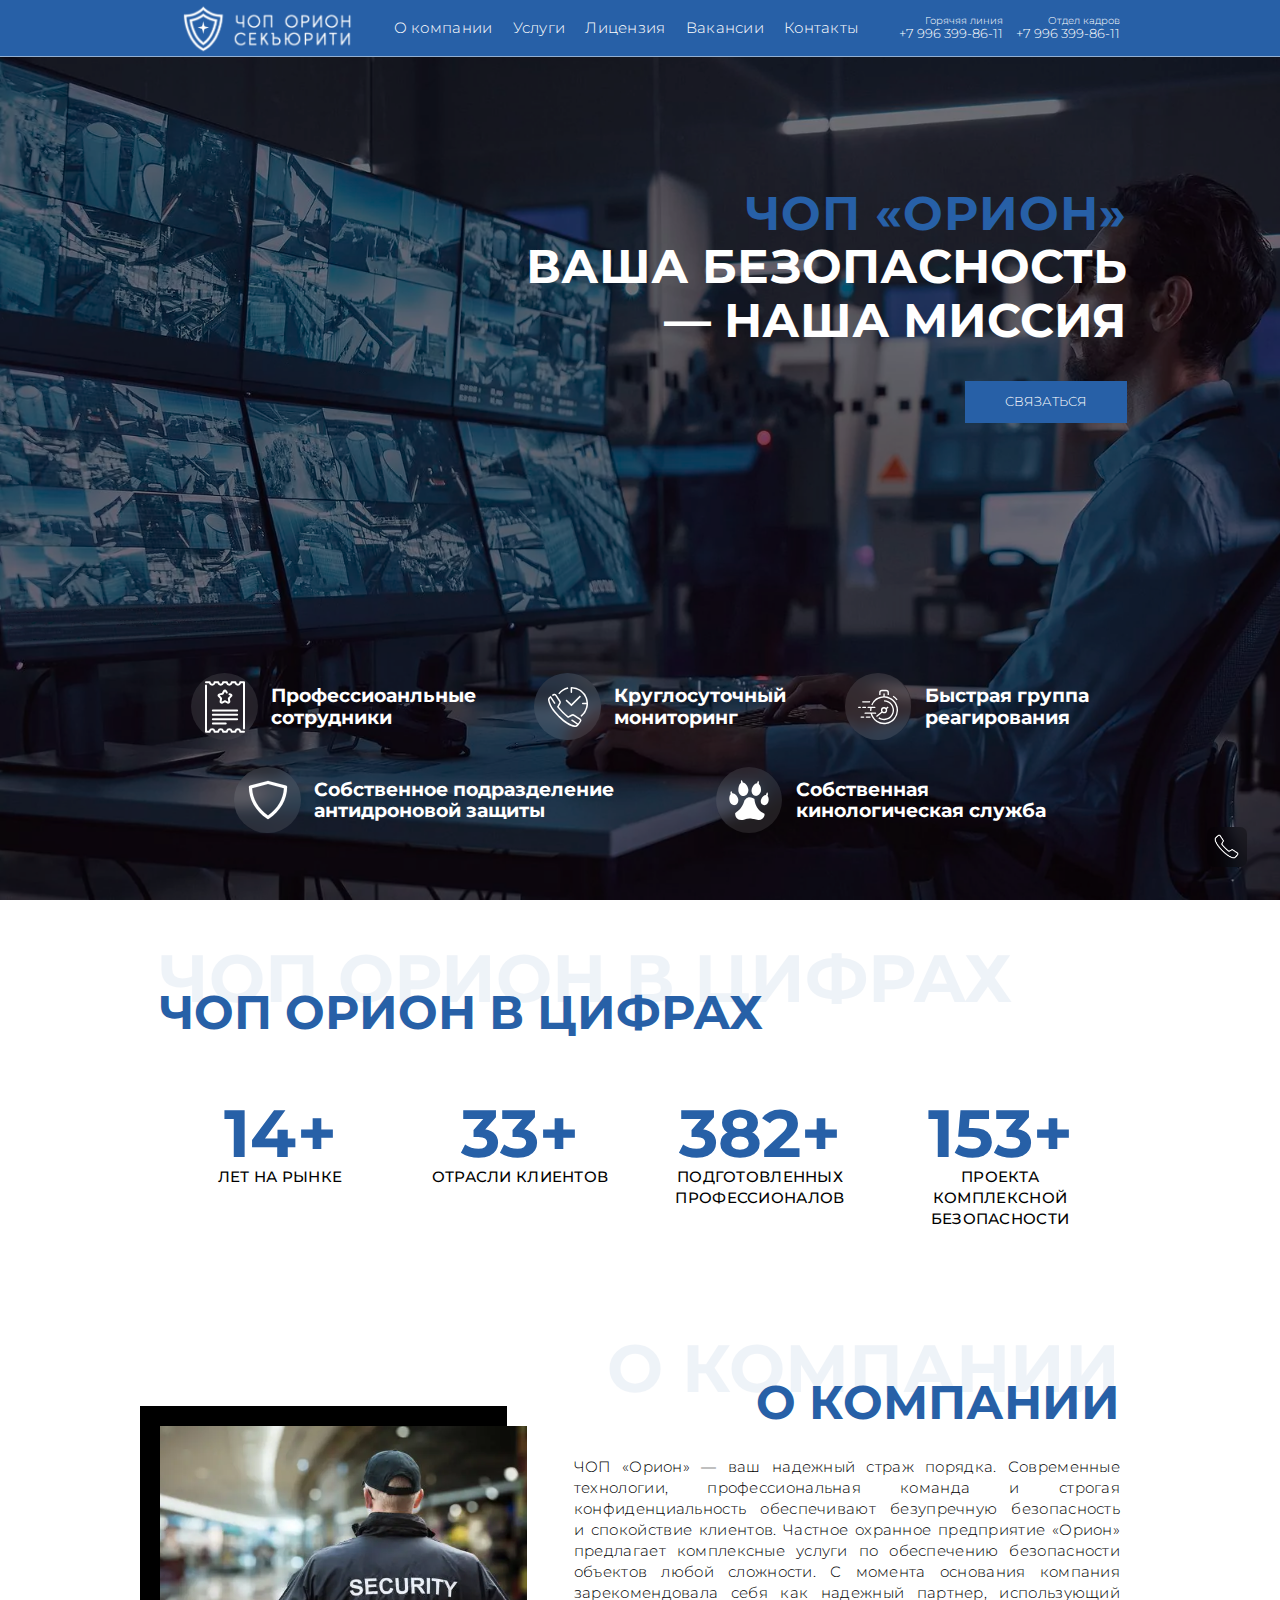
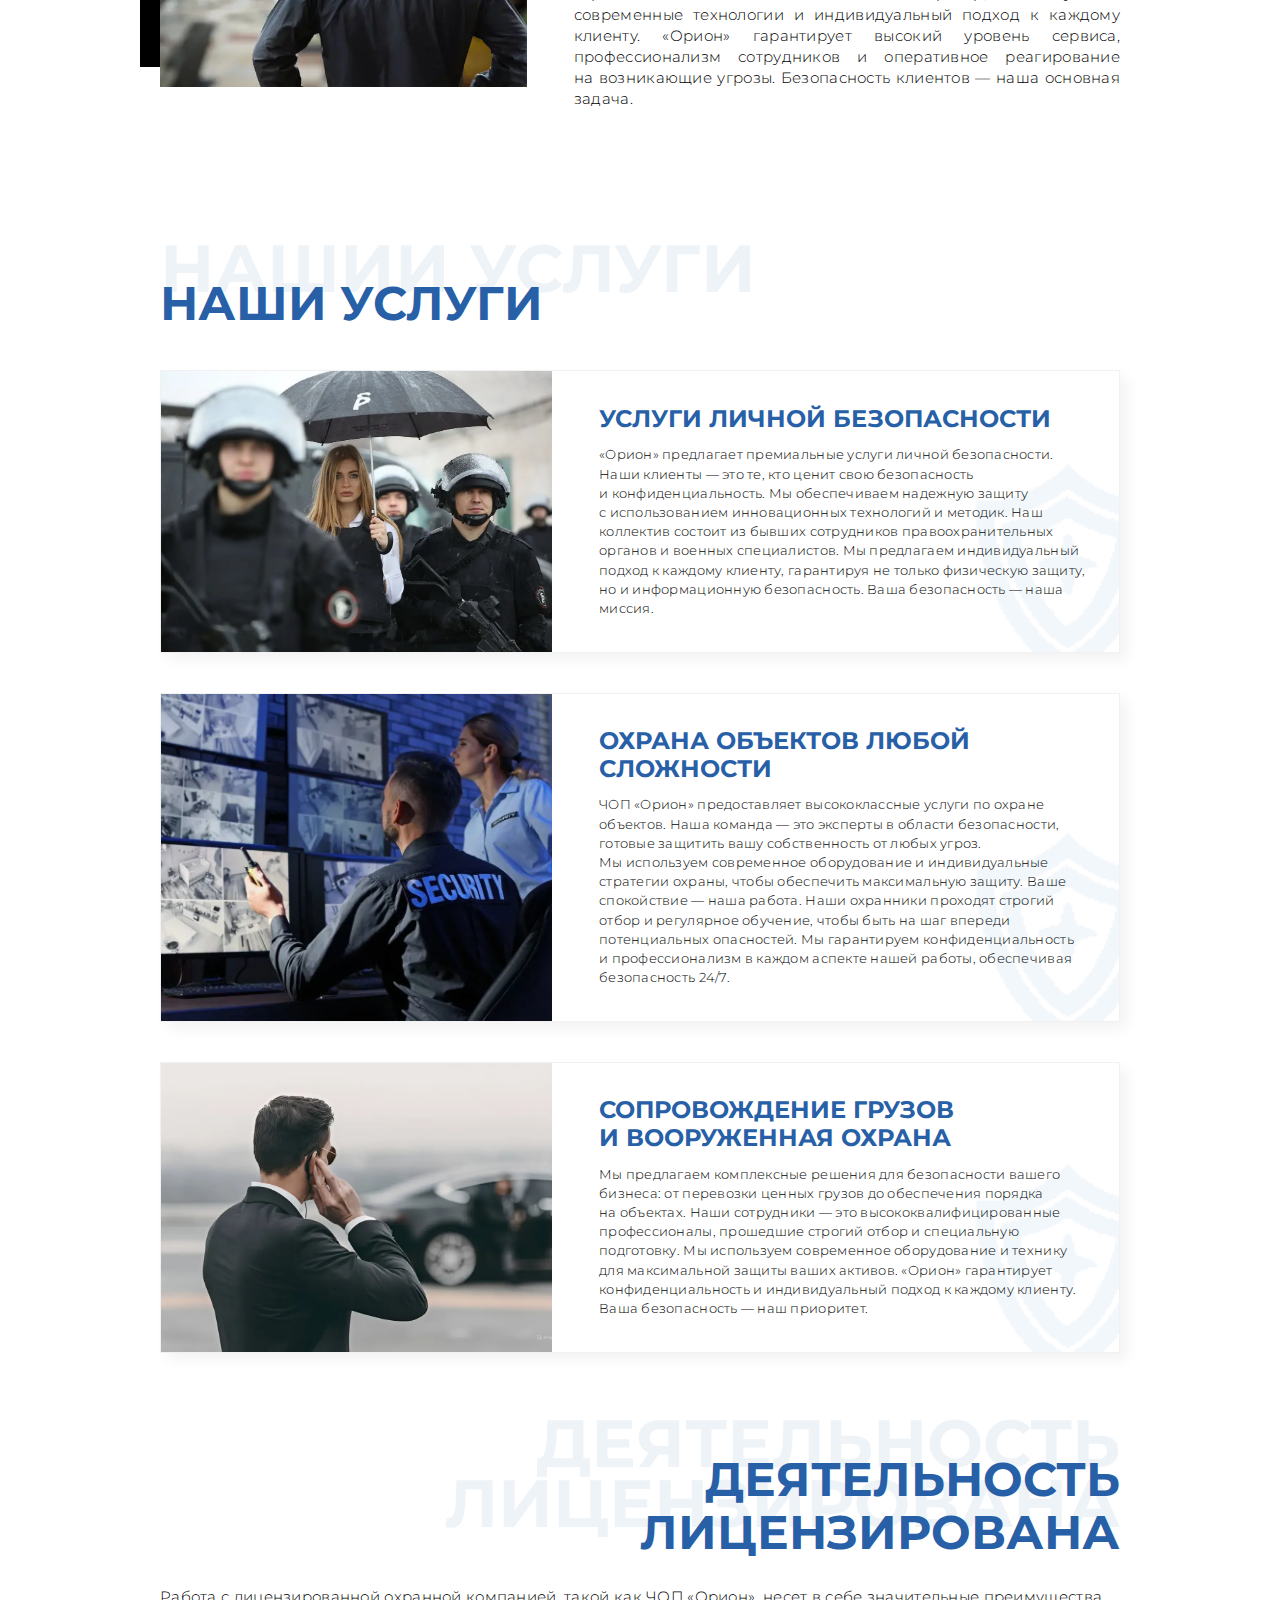
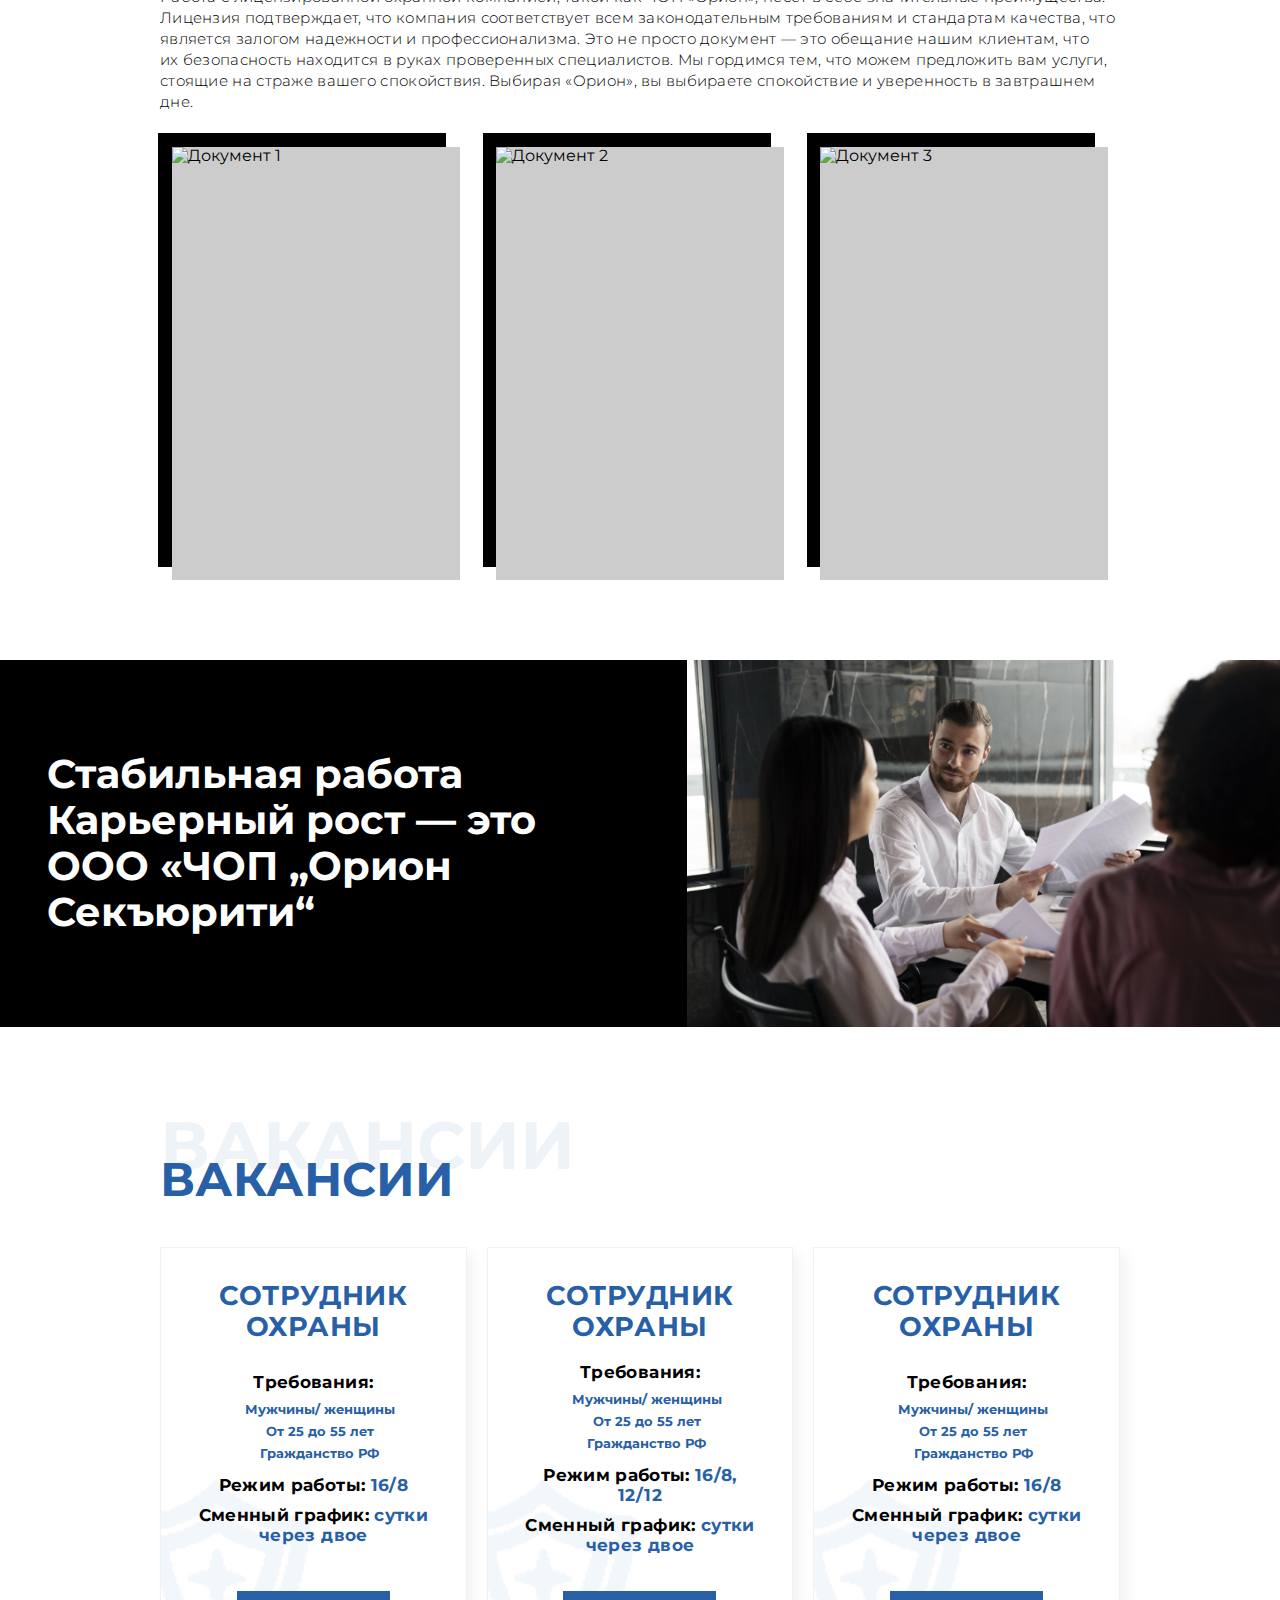
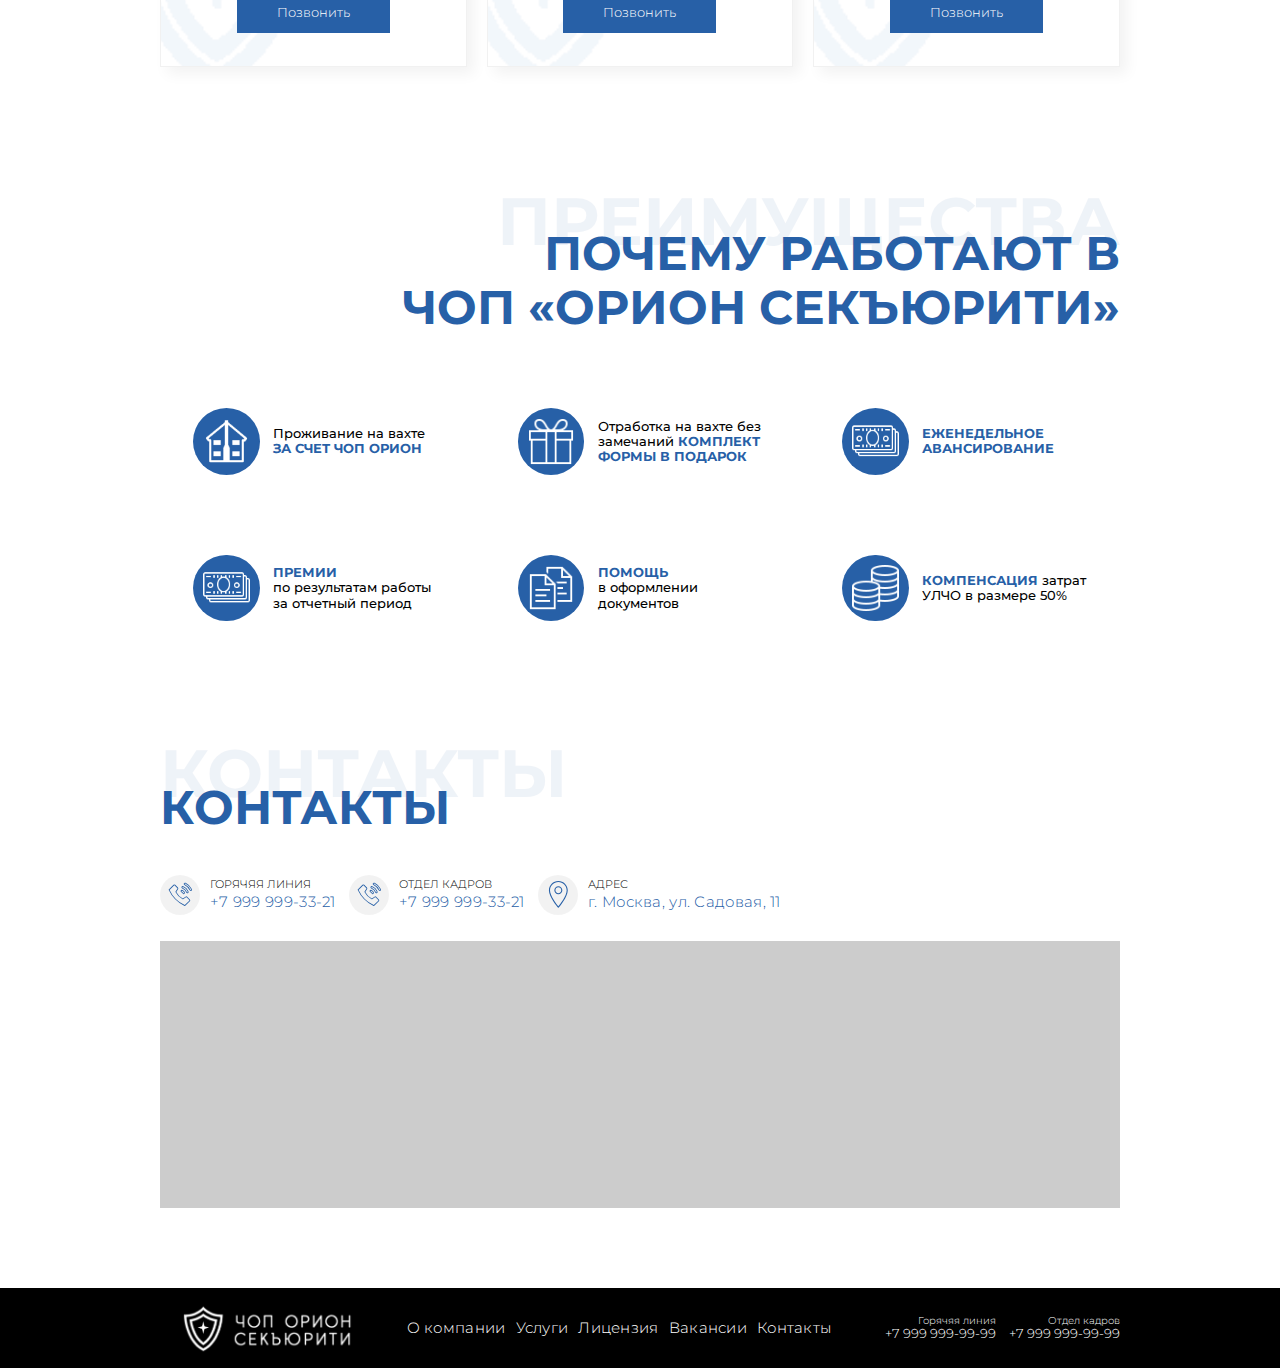
==== commit dc2f49ac: "fixed some" ====
--- a/docs/index.html
+++ b/docs/index.html
@@ -201,7 +201,7 @@
         <span class="benefits__capture">
           33+
         </span>
-        <span class="benefits__value">отрасли клиент</span>
+        <span class="benefits__value">отрасли клиентов</span>
       </div>
       <div class="benefits__item">
         <span class="benefits__capture">
@@ -288,7 +288,7 @@
           <span class="service__title">Сопровождение грузов и вооруженная охрана</span>
 
           <p class="service__desc">
-            Мы предлагаем комплексные решения для безопасности вашего бизнеса: от перевозки ценных грузов до обеспечения порядка на объектах. Наши сотрудники — это высококвалифицированные профессионалы, прошедшие строгий отбор и специальную подготовку. Мы используем современное оборудование и технику для максимальной защиты ваших активов. «Глобал Гард» гарантирует конфиденциальность и индивидуальный подход к каждому клиенту. Ваша безопасность — наш приоритет.
+            Мы предлагаем комплексные решения для безопасности вашего бизнеса: от перевозки ценных грузов до обеспечения порядка на объектах. Наши сотрудники — это высококвалифицированные профессионалы, прошедшие строгий отбор и специальную подготовку. Мы используем современное оборудование и технику для максимальной защиты ваших активов. «Орион» гарантирует конфиденциальность и индивидуальный подход к каждому клиенту. Ваша безопасность — наш приоритет.
           </p>
         </div>
       </div>
--- a/docs/css/main.css
+++ b/docs/css/main.css
@@ -622,7 +622,6 @@
 }
 .hero__capture span {
   display: block;
-  color: var(--text-color);
 }
 .hero__benefits {
   width: 100%;
@@ -754,6 +753,13 @@
 .about__title {
   margin-bottom: 4rem;
   text-align: right;
+  -webkit-box-pack: end;
+  -ms-flex-pack: end;
+  justify-content: flex-end;
+}
+.about__title::before {
+  left: unset;
+  right: 0;
 }
 @media (max-width: 576px) {
   .about__title {
@@ -1137,7 +1143,7 @@
 .licence__title::before {
   white-space: unset;
   top: unset;
-  bottom: 2rem;
+  bottom: 25%;
   line-height: 0.9;
 }
 @media (max-width: 576px) {
@@ -1156,7 +1162,6 @@
 }
 .licence__desc {
   margin-bottom: 5rem;
-  text-align: right;
 }
 @media (max-width: 576px) {
   .licence__desc {
@@ -1445,7 +1450,7 @@
   left: unset;
   right: 0;
   top: unset;
-  bottom: 60%;
+  bottom: 70%;
 }
 @media (max-width: 576px) {
   .reason__title::before {
